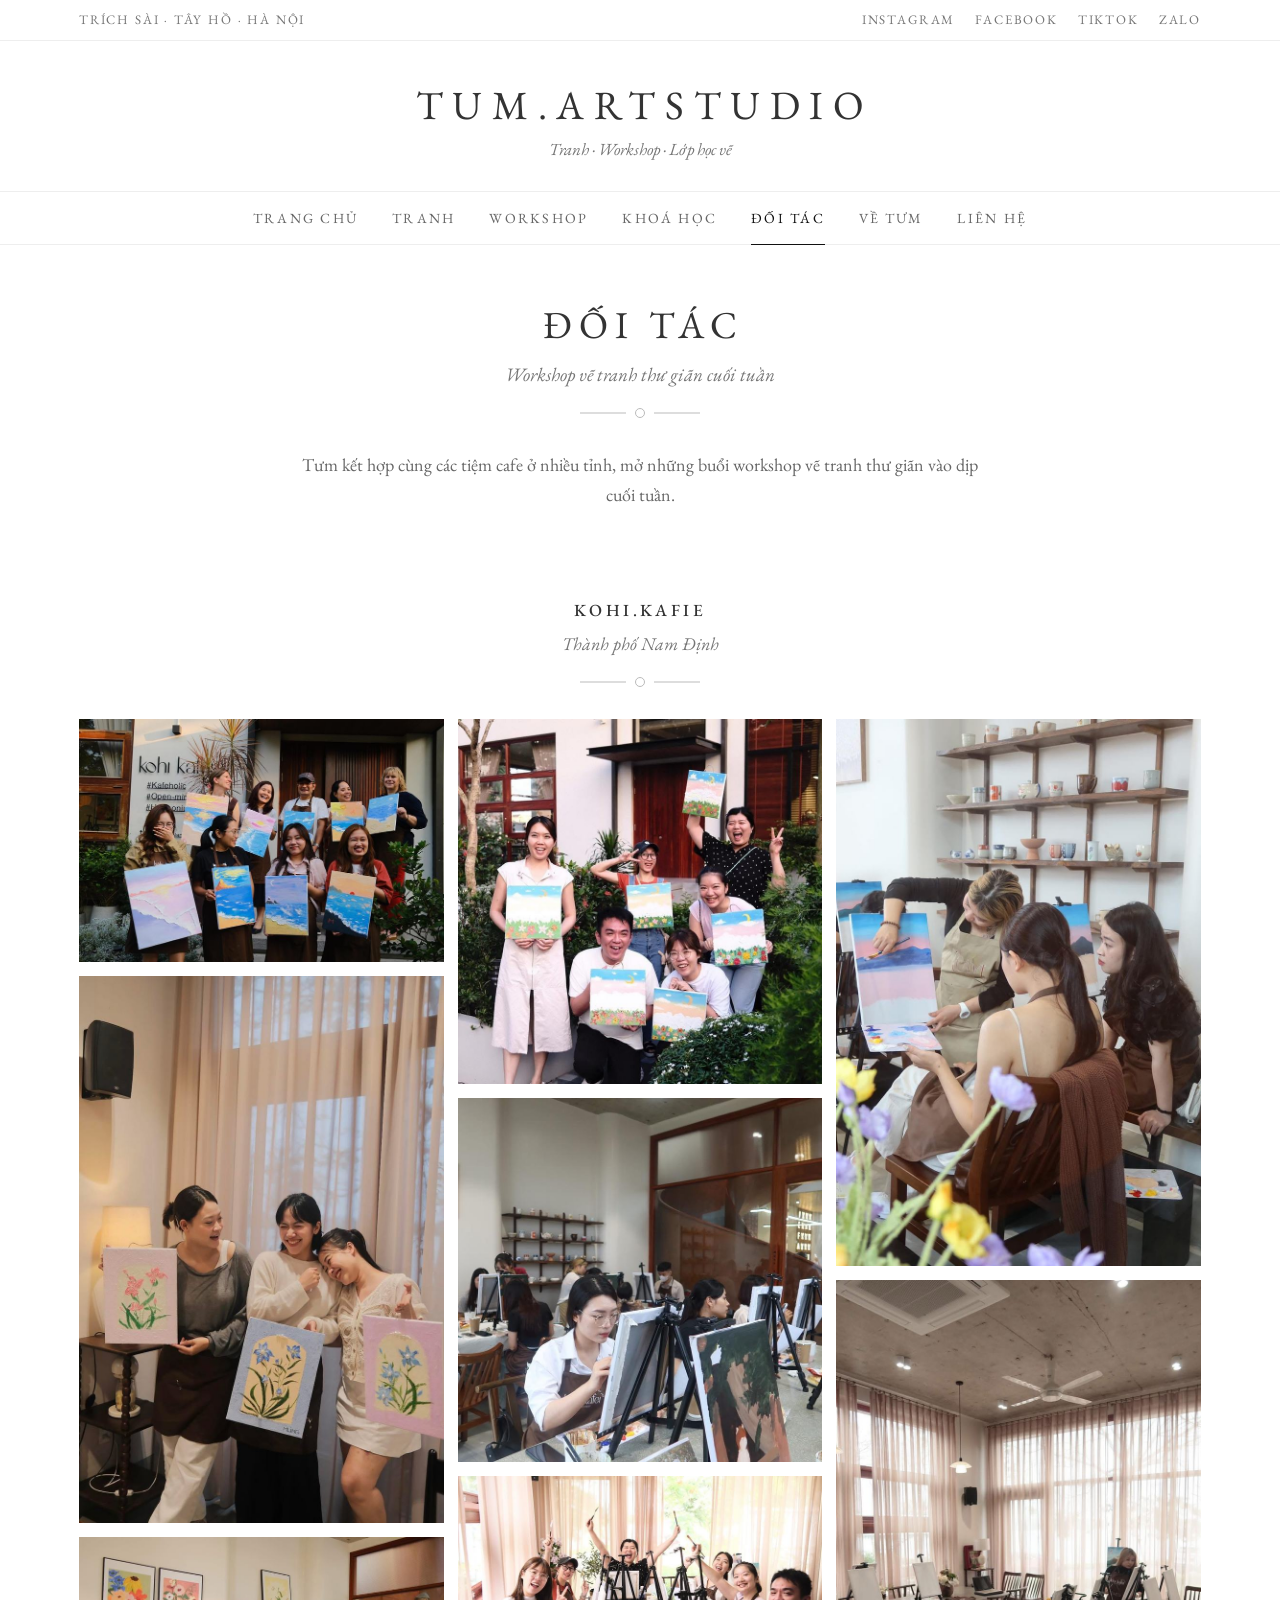
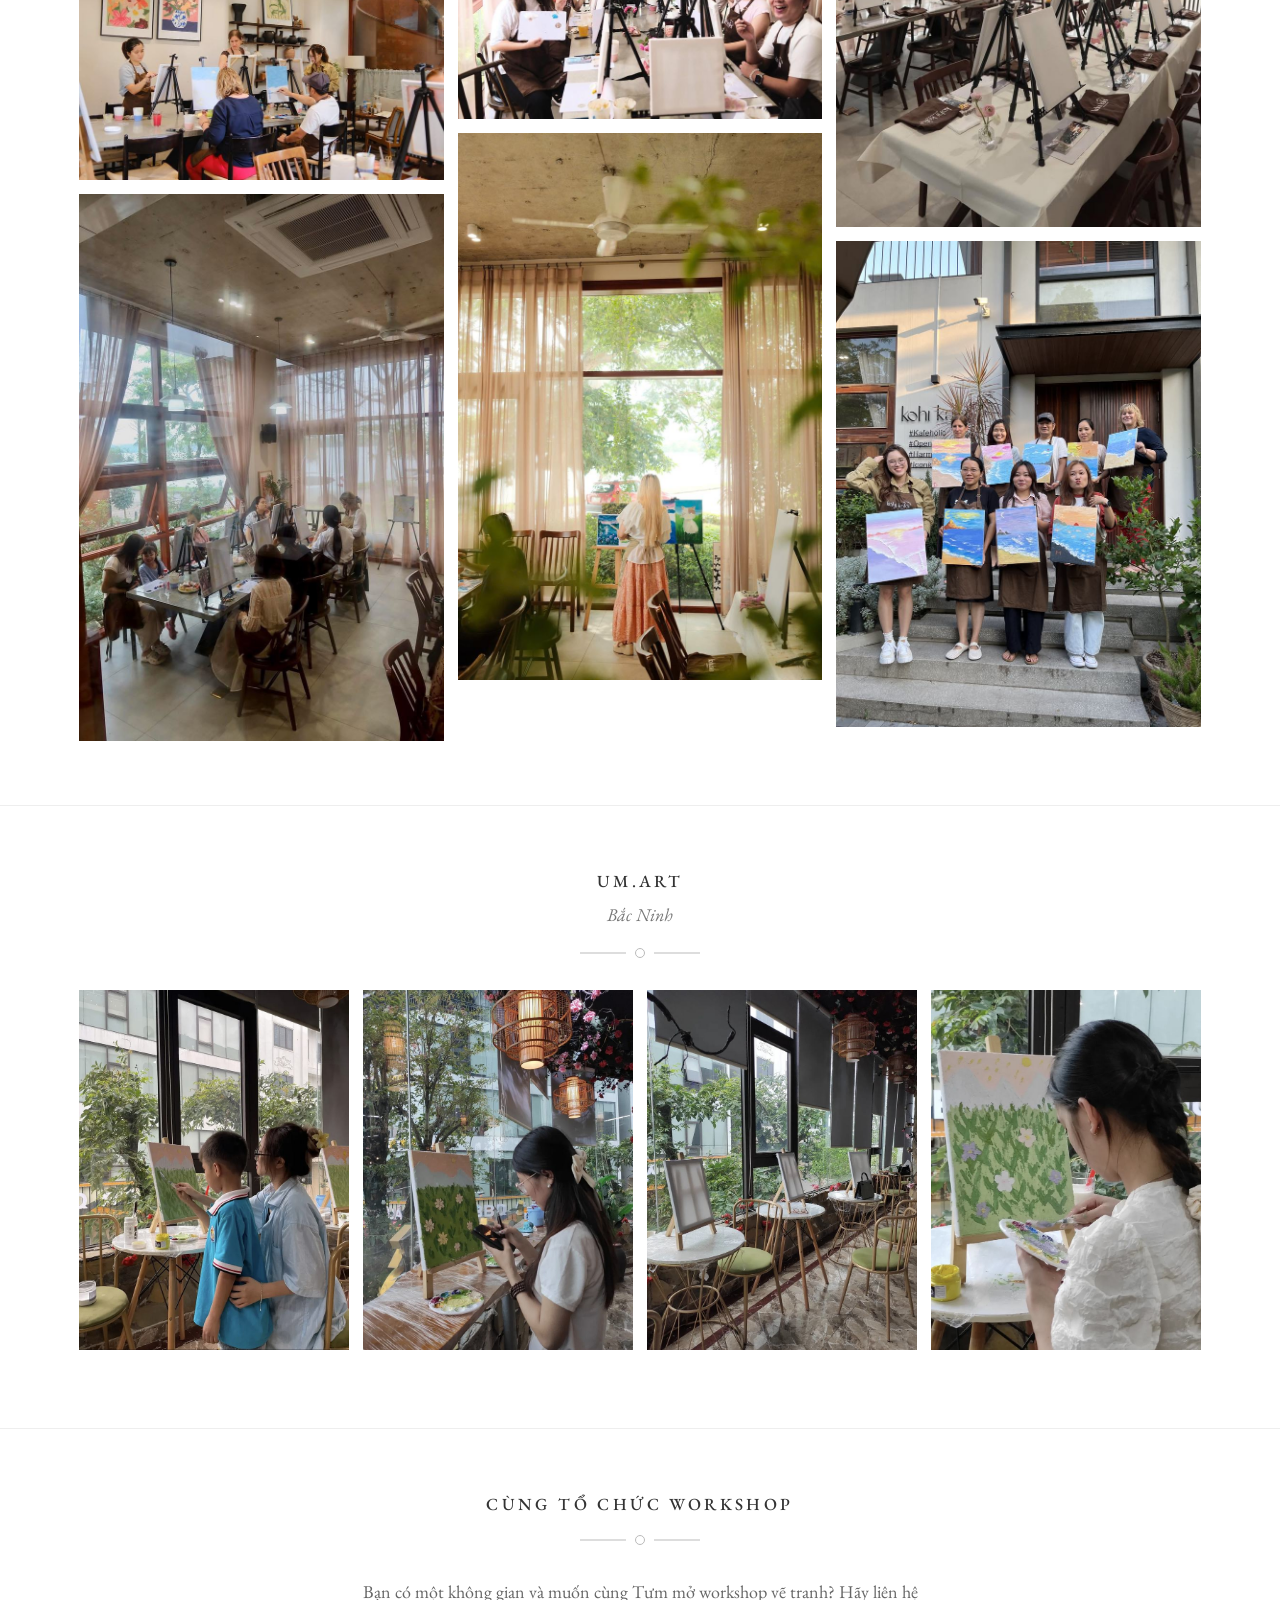
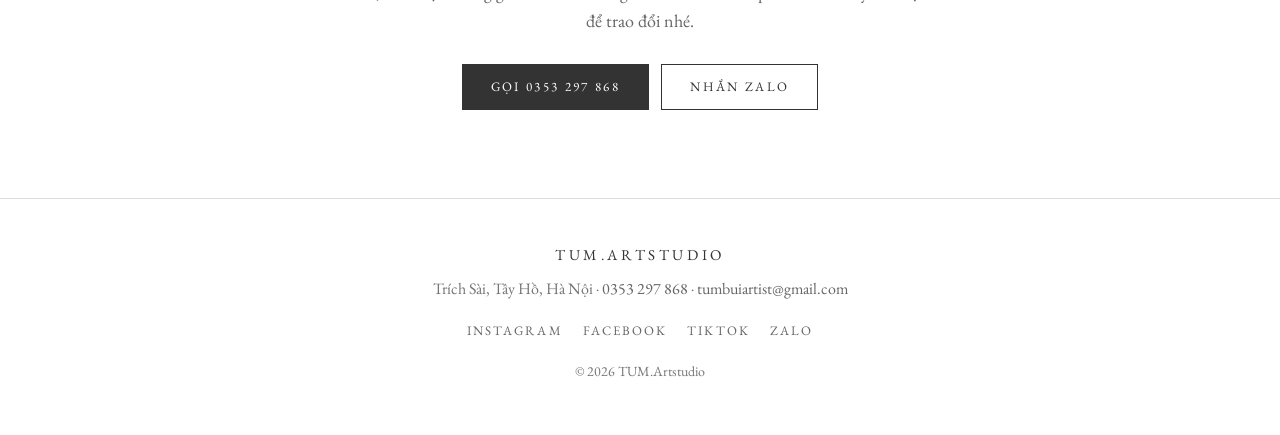
==== doi-tac.html @ c4fb4a0b "Website TUM.Artstudio – bản xem trước đầu tiên 7 trang tĩnh (trang chủ, tranh, workshop, khoá học, đ" ====
<!doctype html>
<html lang="vi">
<head>
  <meta charset="utf-8">
  <meta name="viewport" content="width=device-width, initial-scale=1">
  <title>Đối tác — TUM.Artstudio</title>
  <meta name="description" content="Workshop vẽ tranh cuối tuần cùng các tiệm cafe đối tác: Kohi.kafie (Nam Định) và Um.art (Bắc Ninh).">
  <!-- TẠM: ẩn khỏi Google khi đang duyệt — xoá dòng dưới khi công bố chính thức -->
  <meta name="robots" content="noindex">
  <meta property="og:type" content="website">
  <meta property="og:locale" content="vi_VN">
  <meta property="og:site_name" content="TUM.Artstudio">
  <meta property="og:title" content="Đối tác — TUM.Artstudio">
  <meta property="og:description" content="Workshop vẽ tranh cuối tuần cùng các tiệm cafe đối tác: Kohi.kafie (Nam Định) và Um.art (Bắc Ninh).">
  <link rel="icon" href="data:image/svg+xml,%3Csvg xmlns='http://www.w3.org/2000/svg' viewBox='0 0 64 64'%3E%3Crect width='64' height='64' fill='%23fff'/%3E%3Ctext x='32' y='47' text-anchor='middle' font-family='Georgia,serif' font-size='46' fill='%23333'%3ET%3C/text%3E%3C/svg%3E">
  <link rel="preconnect" href="https://fonts.googleapis.com">
  <link rel="preconnect" href="https://fonts.gstatic.com" crossorigin>
  <link rel="stylesheet" href="https://fonts.googleapis.com/css2?family=EB+Garamond:ital,wght@0,400;0,500;1,400&amp;display=swap">
  <link rel="stylesheet" href="assets/css/style.css">
  <noscript><style>.menu-toggle{display:none!important}.main-nav{display:block!important;position:static!important;padding:0!important}.nav-list{flex-direction:row!important}</style></noscript>
</head>
<body>
<a class="skip-link" href="#main">Bỏ qua, tới nội dung chính</a>

<div class="topbar">
  <div class="container">
    <span>Trích Sài · Tây Hồ · Hà Nội</span>
    <ul class="social"><li><a href="https://www.instagram.com/tum.artstudio/" target="_blank" rel="noopener">Instagram</a></li><!-- TẠM: kiểm tra lại link Facebook --><li><a href="https://www.facebook.com/TUM.Artstudio" target="_blank" rel="noopener">Facebook</a></li><!-- TẠM: kiểm tra lại link TikTok --><li><a href="https://www.tiktok.com/@tum.artstudio" target="_blank" rel="noopener">TikTok</a></li><li><a href="https://zalo.me/0353297868" target="_blank" rel="noopener">Zalo</a></li></ul>
  </div>
</div>

<header class="site-header">
  <div class="container">
    <p class="site-title"><a href="index.html">TUM.Artstudio</a></p>
    <p class="tagline">Tranh · Workshop · Lớp học vẽ</p>
    <button class="menu-toggle" type="button" aria-expanded="false" aria-controls="site-nav"><span class="burger" aria-hidden="true"></span>Menu</button>
  </div>
  <nav class="main-nav" id="site-nav" aria-label="Menu chính">
    <button class="nav-close" type="button" aria-label="Đóng menu"><svg width="22" height="22" viewBox="0 0 24 24" aria-hidden="true"><path d="M5 5l14 14M19 5L5 19" fill="none" stroke="currentColor" stroke-width="1.5"/></svg></button>
    <ul class="nav-list">
        <li><a href="index.html">Trang chủ</a></li>
        <li><a href="tranh.html">Tranh</a></li>
        <li><a href="workshop.html">Workshop</a></li>
        <li><a href="khoa-hoc.html">Khoá học</a></li>
        <li><a href="doi-tac.html" aria-current="page">Đối tác</a></li>
        <li><a href="ve-tum.html">Về Tưm</a></li>
        <li><a href="lien-he.html">Liên hệ</a></li>
    </ul>
    <ul class="social social--nav"><li><a href="https://www.instagram.com/tum.artstudio/" target="_blank" rel="noopener">Instagram</a></li><!-- TẠM: kiểm tra lại link Facebook --><li><a href="https://www.facebook.com/TUM.Artstudio" target="_blank" rel="noopener">Facebook</a></li><!-- TẠM: kiểm tra lại link TikTok --><li><a href="https://www.tiktok.com/@tum.artstudio" target="_blank" rel="noopener">TikTok</a></li><li><a href="https://zalo.me/0353297868" target="_blank" rel="noopener">Zalo</a></li></ul>
  </nav>
</header>

<main id="main">
<header class="page-head container">
  <h1 class="page-title">Đối tác</h1>
  <p class="page-sub">Workshop vẽ tranh thư giãn cuối tuần</p>
  <svg class="ornament" viewBox="0 0 120 14" aria-hidden="true" focusable="false"><path d="M0 7h46M74 7h46" stroke="currentColor" stroke-width="1"/><circle cx="60" cy="7" r="4.5" fill="none" stroke="currentColor" stroke-width="1"/></svg>
  <div class="block-intro"><p>Tưm kết hợp cùng các tiệm cafe ở nhiều tỉnh, mở những buổi workshop vẽ tranh thư giãn vào dịp cuối tuần.</p></div>
</header>

<section class="block" id="kohi-kafie">
  <div class="container">
    <div class="block-head"><h2 class="h-section">Kohi.kafie</h2><p class="meta">Thành phố Nam Định</p><svg class="ornament" viewBox="0 0 120 14" aria-hidden="true" focusable="false"><path d="M0 7h46M74 7h46" stroke="currentColor" stroke-width="1"/><circle cx="60" cy="7" r="4.5" fill="none" stroke="currentColor" stroke-width="1"/></svg></div>
    <div class="gallery" data-gallery>
      <a href="assets/img/doi-tac/kohi-1631.jpg" data-caption="Học viên khoe tranh biển trước quán Kohi.kafie"><img src="assets/img/doi-tac/kohi-1631-t.jpg" srcset="assets/img/doi-tac/kohi-1631-t.jpg 760w, assets/img/doi-tac/kohi-1631.jpg 1440w" sizes="(max-width: 640px) 100vw, (max-width: 992px) 50vw, 380px" width="760" height="507" alt="Học viên khoe tranh biển trước quán Kohi.kafie" loading="lazy" decoding="async"></a>
      <a href="assets/img/doi-tac/kohi-1634.jpg" data-caption="Ba bạn khoe tranh hoa vừa hoàn thành"><img src="assets/img/doi-tac/kohi-1634-t.jpg" srcset="assets/img/doi-tac/kohi-1634-t.jpg 760w, assets/img/doi-tac/kohi-1634.jpg 960w" sizes="(max-width: 640px) 100vw, (max-width: 992px) 50vw, 380px" width="760" height="1140" alt="Ba bạn khoe tranh hoa vừa hoàn thành" loading="lazy" decoding="async"></a>
      <a href="assets/img/doi-tac/kohi-1633.jpg" data-caption="Buổi workshop vẽ tranh trong quán Kohi.kafie"><img src="assets/img/doi-tac/kohi-1633-t.jpg" srcset="assets/img/doi-tac/kohi-1633-t.jpg 760w, assets/img/doi-tac/kohi-1633.jpg 1440w" sizes="(max-width: 640px) 100vw, (max-width: 992px) 50vw, 380px" width="760" height="507" alt="Buổi workshop vẽ tranh trong quán Kohi.kafie" loading="lazy" decoding="async"></a>
      <a href="assets/img/doi-tac/kohi-1640.jpg" data-caption="Không gian Kohi.kafie trong buổi workshop"><img src="assets/img/doi-tac/kohi-1640-t.jpg" srcset="assets/img/doi-tac/kohi-1640-t.jpg 760w, assets/img/doi-tac/kohi-1640.jpg 960w" sizes="(max-width: 640px) 100vw, (max-width: 992px) 50vw, 380px" width="760" height="1140" alt="Không gian Kohi.kafie trong buổi workshop" loading="lazy" decoding="async"></a>
      <a href="assets/img/doi-tac/kohi-1636.jpg" data-caption="Học viên vui vẻ khoe tranh trước quán"><img src="assets/img/doi-tac/kohi-1636-t.jpg" srcset="assets/img/doi-tac/kohi-1636-t.jpg 760w, assets/img/doi-tac/kohi-1636.jpg 913w" sizes="(max-width: 640px) 100vw, (max-width: 992px) 50vw, 380px" width="760" height="760" alt="Học viên vui vẻ khoe tranh trước quán" loading="lazy" decoding="async"></a>
      <a href="assets/img/doi-tac/kohi-1641.jpg" data-caption="Học viên tập trung vẽ tại Kohi.kafie"><img src="assets/img/doi-tac/kohi-1641-t.jpg" srcset="assets/img/doi-tac/kohi-1641-t.jpg 760w, assets/img/doi-tac/kohi-1641.jpg 956w" sizes="(max-width: 640px) 100vw, (max-width: 992px) 50vw, 380px" width="760" height="759" alt="Học viên tập trung vẽ tại Kohi.kafie" loading="lazy" decoding="async"></a>
      <a href="assets/img/doi-tac/kohi-1638.jpg" data-caption="Học viên hào hứng giơ cọ trong buổi workshop"><img src="assets/img/doi-tac/kohi-1638-t.jpg" srcset="assets/img/doi-tac/kohi-1638-t.jpg 760w, assets/img/doi-tac/kohi-1638.jpg 1440w" sizes="(max-width: 640px) 100vw, (max-width: 992px) 50vw, 380px" width="760" height="507" alt="Học viên hào hứng giơ cọ trong buổi workshop" loading="lazy" decoding="async"></a>
      <a href="assets/img/doi-tac/kohi-4723.jpg" data-caption="Góc cửa sổ của Kohi.kafie trong buổi workshop"><img src="assets/img/doi-tac/kohi-4723-t.jpg" srcset="assets/img/doi-tac/kohi-4723-t.jpg 760w, assets/img/doi-tac/kohi-4723.jpg 1066w" sizes="(max-width: 640px) 100vw, (max-width: 992px) 50vw, 380px" width="760" height="1140" alt="Góc cửa sổ của Kohi.kafie trong buổi workshop" loading="lazy" decoding="async"></a>
      <a href="assets/img/doi-tac/kohi-1643.jpg" data-caption="Học viên khoe tranh biển trong buổi workshop"><img src="assets/img/doi-tac/kohi-1643-t.jpg" srcset="assets/img/doi-tac/kohi-1643-t.jpg 760w, assets/img/doi-tac/kohi-1643.jpg 960w" sizes="(max-width: 640px) 100vw, (max-width: 992px) 50vw, 380px" width="760" height="1140" alt="Học viên khoe tranh biển trong buổi workshop" loading="lazy" decoding="async"></a>
      <a href="assets/img/doi-tac/kohi-1305.jpg" data-caption="Không gian quán bày sẵn giá vẽ trước giờ workshop"><img src="assets/img/doi-tac/kohi-1305-t.jpg" srcset="assets/img/doi-tac/kohi-1305-t.jpg 760w, assets/img/doi-tac/kohi-1305.jpg 960w" sizes="(max-width: 640px) 100vw, (max-width: 992px) 50vw, 380px" width="760" height="1140" alt="Không gian quán bày sẵn giá vẽ trước giờ workshop" loading="lazy" decoding="async"></a>
      <a href="assets/img/doi-tac/kohi-6273.jpg" data-caption="Ảnh tập thể học viên trên bậc thềm Kohi.kafie"><img src="assets/img/doi-tac/kohi-6273-t.jpg" srcset="assets/img/doi-tac/kohi-6273-t.jpg 760w, assets/img/doi-tac/kohi-6273.jpg 1200w" sizes="(max-width: 640px) 100vw, (max-width: 992px) 50vw, 380px" width="760" height="1013" alt="Ảnh tập thể học viên trên bậc thềm Kohi.kafie" loading="lazy" decoding="async"></a>
    </div>
  </div>
</section>

<section class="block" id="um-art">
  <div class="container">
    <div class="block-head"><h2 class="h-section">Um.art</h2><p class="meta">Bắc Ninh</p><svg class="ornament" viewBox="0 0 120 14" aria-hidden="true" focusable="false"><path d="M0 7h46M74 7h46" stroke="currentColor" stroke-width="1"/><circle cx="60" cy="7" r="4.5" fill="none" stroke="currentColor" stroke-width="1"/></svg></div>
    <div class="gallery gallery--4" data-gallery>
      <a href="assets/img/doi-tac/umart-1622.jpg" data-caption="Mẹ và bé cùng vẽ tại Um.art"><img src="assets/img/doi-tac/umart-1622-t.jpg" srcset="assets/img/doi-tac/umart-1622-t.jpg 760w, assets/img/doi-tac/umart-1622.jpg 1097w" sizes="(max-width: 640px) 100vw, (max-width: 992px) 50vw, 380px" width="760" height="1014" alt="Mẹ và bé cùng vẽ tại Um.art" loading="lazy" decoding="async"></a>
      <a href="assets/img/doi-tac/umart-1623.jpg" data-caption="Học viên vẽ tranh đồng cỏ hoa tại Um.art"><img src="assets/img/doi-tac/umart-1623-t.jpg" srcset="assets/img/doi-tac/umart-1623-t.jpg 760w, assets/img/doi-tac/umart-1623.jpg 1088w" sizes="(max-width: 640px) 100vw, (max-width: 992px) 50vw, 380px" width="760" height="1014" alt="Học viên vẽ tranh đồng cỏ hoa tại Um.art" loading="lazy" decoding="async"></a>
      <a href="assets/img/doi-tac/umart-1627.jpg" data-caption="Không gian Um.art bày sẵn giá vẽ bên cửa kính"><img src="assets/img/doi-tac/umart-1627-t.jpg" srcset="assets/img/doi-tac/umart-1627-t.jpg 760w, assets/img/doi-tac/umart-1627.jpg 1086w" sizes="(max-width: 640px) 100vw, (max-width: 992px) 50vw, 380px" width="760" height="1013" alt="Không gian Um.art bày sẵn giá vẽ bên cửa kính" loading="lazy" decoding="async"></a>
      <a href="assets/img/doi-tac/umart-1624.jpg" data-caption="Học viên cầm bảng màu vẽ tranh cỏ hoa"><img src="assets/img/doi-tac/umart-1624-t.jpg" srcset="assets/img/doi-tac/umart-1624-t.jpg 760w, assets/img/doi-tac/umart-1624.jpg 1092w" sizes="(max-width: 640px) 100vw, (max-width: 992px) 50vw, 380px" width="760" height="1013" alt="Học viên cầm bảng màu vẽ tranh cỏ hoa" loading="lazy" decoding="async"></a>
    </div>
  </div>
</section>

<section class="section section--line cta">
  <div class="container">
    <h2 class="h-section">Cùng tổ chức workshop</h2>
    <svg class="ornament" viewBox="0 0 120 14" aria-hidden="true" focusable="false"><path d="M0 7h46M74 7h46" stroke="currentColor" stroke-width="1"/><circle cx="60" cy="7" r="4.5" fill="none" stroke="currentColor" stroke-width="1"/></svg>
    <p>Bạn có một không gian và muốn cùng Tưm mở workshop vẽ tranh? Hãy liên hệ để trao đổi nhé.</p>
    <div class="btn-row">
      <a class="btn btn--solid" href="tel:+84353297868">Gọi 0353 297 868</a>
      <a class="btn" href="https://zalo.me/0353297868" target="_blank" rel="noopener">Nhắn Zalo</a>
    </div>
  </div>
</section>
</main>

<footer class="site-footer">
  <div class="container">
    <p class="footer-title">TUM.Artstudio</p>
    <p>Trích Sài, Tây Hồ, Hà Nội · <a href="tel:+84353297868">0353 297 868</a> · <a href="mailto:tumbuiartist@gmail.com">tumbuiartist@gmail.com</a></p>
    <ul class="social"><li><a href="https://www.instagram.com/tum.artstudio/" target="_blank" rel="noopener">Instagram</a></li><!-- TẠM: kiểm tra lại link Facebook --><li><a href="https://www.facebook.com/TUM.Artstudio" target="_blank" rel="noopener">Facebook</a></li><!-- TẠM: kiểm tra lại link TikTok --><li><a href="https://www.tiktok.com/@tum.artstudio" target="_blank" rel="noopener">TikTok</a></li><li><a href="https://zalo.me/0353297868" target="_blank" rel="noopener">Zalo</a></li></ul>
    <p class="copy">© <span data-year>2026</span> TUM.Artstudio</p>
  </div>
</footer>

<script src="assets/js/main.js" defer></script>
</body>
</html>
---- assets/css/style.css ----
/* =========================================================
   TUM.Artstudio — stylesheet
   Phong cách tối giản theo trang mẫu (FASO, template "jeremy2"):
   nền trắng, chữ xám, một font serif cổ điển (EB Garamond),
   để ảnh là thứ duy nhất có màu.
   ========================================================= */

:root {
  /* Màu */
  --bg: #ffffff;
  --text: #666666;      /* chữ thường — giống trang mẫu */
  --heading: #333333;   /* tiêu đề */
  --ink: #111111;       /* hover / mục đang chọn */
  --muted: #767676;     /* chữ phụ — mức xám nhạt nhất vẫn đủ tương phản */
  --line: #dddddd;
  --line-soft: #eeeeee;
  --tint: #f5f5f5;      /* nền chờ ảnh tải */
  --overlay: #141414;

  /* Chữ */
  --font: "EB Garamond", Garamond, Georgia, "Times New Roman", serif;

  /* Bố cục */
  --max: 1170px;
  --text-max: 700px;
  --gutter: 16px;
}

@media (min-width: 768px) {
  :root { --gutter: 24px; }
}

/* ---------- Nền tảng ---------- */

*, *::before, *::after { box-sizing: border-box; }

html { -webkit-text-size-adjust: 100%; }

@media (prefers-reduced-motion: no-preference) {
  html { scroll-behavior: smooth; }
}

body {
  margin: 0;
  background: var(--bg);
  color: var(--text);
  font: 400 18px/1.65 var(--font);
  -webkit-font-smoothing: antialiased;
  text-rendering: optimizeLegibility;
}

body.no-scroll { overflow: hidden; }

img { display: block; max-width: 100%; height: auto; }

a { color: var(--heading); text-decoration-thickness: 1px; text-underline-offset: 3px; }
a:hover { color: var(--ink); }

:focus-visible { outline: 2px solid var(--ink); outline-offset: 3px; }

p { margin: 0 0 1em; }

.container {
  max-width: var(--max);
  margin: 0 auto;
  padding: 0 var(--gutter);
}

.visually-hidden {
  position: absolute !important;
  width: 1px; height: 1px;
  margin: -1px; padding: 0;
  overflow: hidden;
  clip: rect(0 0 0 0);
  white-space: nowrap;
  border: 0;
}

.skip-link {
  position: absolute;
  left: 16px; top: -60px;
  z-index: 2000;
  padding: 10px 16px;
  background: var(--bg);
  color: var(--ink);
  border: 1px solid var(--ink);
}
.skip-link:focus { top: 16px; }

/* ---------- Thanh trên cùng ---------- */

.topbar {
  border-bottom: 1px solid var(--line-soft);
  font-size: 13px;
  letter-spacing: 0.14em;
  text-transform: uppercase;
  color: var(--muted);
}
.topbar .container {
  display: flex;
  align-items: center;
  justify-content: space-between;
  gap: 16px;
  min-height: 40px;
}
.topbar a { color: var(--muted); text-decoration: none; }
.topbar a:hover { color: var(--ink); }

.social {
  display: flex;
  flex-wrap: wrap;
  gap: 4px 20px;
  margin: 0;
  padding: 0;
  list-style: none;
}

/* ---------- Header ---------- */

.site-header { text-align: center; padding-top: 40px; }

.site-title {
  margin: 0;
  font-size: clamp(26px, 4.4vw, 40px);
  font-weight: 400;
  line-height: 1.2;
  letter-spacing: 0.24em;
  text-transform: uppercase;
  padding-left: 0.24em; /* bù khoảng cách chữ để chữ nằm giữa */
}
.site-title a { color: var(--heading); text-decoration: none; }

.tagline {
  margin: 6px 0 0;
  font-size: 17px;
  font-style: italic;
  color: var(--muted);
}

.main-nav {
  margin-top: 28px;
  border-top: 1px solid var(--line-soft);
  border-bottom: 1px solid var(--line-soft);
}
.nav-list {
  display: flex;
  flex-wrap: wrap;
  justify-content: center;
  gap: 0 34px;
  margin: 0;
  padding: 0 var(--gutter);
  list-style: none;
}
.nav-list a {
  display: block;
  padding: 15px 0 14px;
  margin-bottom: -1px;
  border-bottom: 1px solid transparent;
  font-size: 14px;
  letter-spacing: 0.16em;
  text-transform: uppercase;
  color: var(--text);
  text-decoration: none;
  transition: color 0.2s, border-color 0.2s;
}
.nav-list a:hover { color: var(--ink); }
.nav-list a[aria-current="page"] { color: var(--ink); border-bottom-color: var(--ink); }

.menu-toggle, .nav-close, .social--nav { display: none; }

@media (max-width: 900px) {
  .topbar { display: none; }
  .site-header { padding-top: 28px; padding-bottom: 8px; }

  .menu-toggle {
    display: inline-flex;
    align-items: center;
    gap: 10px;
    min-height: 44px;
    margin-top: 18px;
    padding: 8px 20px;
    border: 1px solid var(--line);
    background: none;
    font: inherit;
    font-size: 13px;
    letter-spacing: 0.2em;
    text-transform: uppercase;
    color: var(--heading);
    cursor: pointer;
  }
  .burger, .burger::before, .burger::after {
    display: block;
    width: 18px; height: 1px;
    background: currentColor;
  }
  .burger { position: relative; }
  .burger::before, .burger::after { content: ""; position: absolute; left: 0; }
  .burger::before { top: -6px; }
  .burger::after { top: 6px; }

  .main-nav {
    display: none;
    position: fixed;
    inset: 0;
    z-index: 900;
    margin: 0;
    padding: 72px 24px 40px;
    border: 0;
    background: var(--bg);
    overflow-y: auto;
  }
  body.nav-open .main-nav {
    display: flex;
    flex-direction: column;
    align-items: center;
    justify-content: center;
  }
  .nav-list { flex-direction: column; align-items: center; gap: 2px; }
  .nav-list a { font-size: 19px; padding: 10px 0; }

  .nav-close {
    display: grid;
    place-items: center;
    position: absolute;
    top: 12px; right: 12px;
    width: 48px; height: 48px;
    border: 0;
    background: none;
    color: var(--heading);
    cursor: pointer;
  }
  .social--nav {
    display: flex;
    justify-content: center;
    margin-top: 32px;
    font-size: 13px;
    letter-spacing: 0.16em;
    text-transform: uppercase;
  }
  .social--nav a { color: var(--muted); text-decoration: none; }
}

/* ---------- Tiêu đề & chữ ---------- */

.page-head { text-align: center; padding-top: 56px; padding-bottom: 8px; }

.page-title {
  margin: 0;
  font-size: clamp(28px, 4vw, 38px);
  font-weight: 400;
  line-height: 1.25;
  letter-spacing: 0.18em;
  text-transform: uppercase;
  color: var(--heading);
  padding-left: 0.18em;
}

.page-sub { margin: 10px 0 0; font-size: 19px; font-style: italic; color: var(--muted); }

.h-section {
  margin: 0;
  font-size: 17px;
  font-weight: 500;
  line-height: 1.4;
  letter-spacing: 0.2em;
  text-transform: uppercase;
  text-align: center;
  color: var(--heading);
}

.h-sub {
  margin: 2em 0 0.5em;
  font-size: 22px;
  font-weight: 400;
  font-style: italic;
  color: var(--heading);
}

.h-mini {
  margin: 0 0 12px;
  font-size: 14px;
  font-weight: 500;
  letter-spacing: 0.2em;
  text-transform: uppercase;
  color: var(--heading);
}

.ornament {
  display: block;
  width: 120px; height: 14px;
  margin: 16px auto 30px;
  color: #bbbbbb;
}

.prose { max-width: var(--text-max); margin: 0 auto; }
.prose > .h-section + .ornament { margin-bottom: 34px; }

.lead { font-size: 21px; line-height: 1.6; color: #555555; }
.center { text-align: center; }

.link-more {
  font-size: 14px;
  letter-spacing: 0.18em;
  text-transform: uppercase;
  text-decoration: none;
  border-bottom: 1px solid var(--line);
  padding-bottom: 4px;
}
.link-more:hover { border-color: var(--ink); }

/* ---------- Khối & nút ---------- */

.section { padding: 64px 0; }
.section--line { border-top: 1px solid var(--line-soft); }

.btn {
  display: inline-flex;
  align-items: center;
  justify-content: center;
  min-height: 46px;
  padding: 10px 28px;
  border: 1px solid var(--heading);
  background: transparent;
  color: var(--heading);
  font-size: 13px;
  letter-spacing: 0.18em;
  text-transform: uppercase;
  text-decoration: none;
  transition: background 0.2s, color 0.2s;
}
.btn:hover { background: var(--heading); color: #ffffff; }
.btn--solid { background: var(--heading); color: #ffffff; }
.btn--solid:hover { background: var(--ink); border-color: var(--ink); }

.btn-row {
  display: flex;
  flex-wrap: wrap;
  justify-content: center;
  gap: 12px;
  margin-top: 28px;
}
.btn-row--left { justify-content: flex-start; }

.cta { text-align: center; }
.cta p { max-width: 560px; margin-left: auto; margin-right: auto; }

/* ---------- Slideshow trang chủ ---------- */

.hero { padding-top: 32px; }

.slideshow { position: relative; }

.slides {
  position: relative;
  height: clamp(340px, 74vh, 780px);
}

.slide {
  position: absolute;
  inset: 0;
  display: grid;
  grid-template-rows: minmax(0, 1fr) auto;
  margin: 0;
  opacity: 0;
  visibility: hidden;
  transition: opacity 0.9s ease, visibility 0s linear 0.9s;
}
.slide.is-active {
  opacity: 1;
  visibility: visible;
  transition: opacity 0.9s ease;
}
.slide img { width: 100%; height: 100%; object-fit: contain; }
.slide figcaption {
  padding-top: 14px;
  text-align: center;
  font-size: 17px;
  color: var(--muted);
}
.slide figcaption em { color: var(--heading); }

.slide-arrow {
  position: absolute;
  top: calc(50% - 22px);
  transform: translateY(-50%);
  display: grid;
  place-items: center;
  width: 48px; height: 48px;
  border: 0;
  border-radius: 50%;
  background: rgba(255, 255, 255, 0.75);
  color: var(--heading);
  cursor: pointer;
  transition: background 0.2s;
}
.slide-arrow:hover { background: #ffffff; color: var(--ink); }
.slide-prev { left: 0; }
.slide-next { right: 0; }

.slide-dots {
  display: flex;
  justify-content: center;
  flex-wrap: wrap;
  margin-top: 6px;
}
.slide-dots button {
  width: 30px; height: 30px;
  padding: 0;
  border: 0;
  background: none;
  cursor: pointer;
}
.slide-dots button::before {
  content: "";
  display: block;
  width: 8px; height: 8px;
  margin: auto;
  border: 1px solid #999999;
  border-radius: 50%;
  transition: background 0.2s;
}
.slide-dots button[aria-current="true"]::before { background: var(--heading); border-color: var(--heading); }

@media (max-width: 640px) {
  .slides { height: clamp(320px, 66vh, 620px); }
  .slide-arrow { width: 40px; height: 40px; }
}

@media (prefers-reduced-motion: reduce) {
  .slide, .slide.is-active { transition: none; }
}

/* ---------- Ô hoạt động (trang chủ) ---------- */

.tiles {
  display: grid;
  grid-template-columns: repeat(4, 1fr);
  gap: 32px 28px;
}
@media (max-width: 992px) { .tiles { grid-template-columns: repeat(2, 1fr); } }
@media (max-width: 560px) {
  .tiles { gap: 24px 12px; }
  .tile h3 { margin-top: 12px; font-size: 13px; letter-spacing: 0.16em; }
  .tile p { font-size: 15px; line-height: 1.45; }
}

.tile { display: block; text-align: center; color: inherit; text-decoration: none; }
.tile img {
  width: 100%;
  aspect-ratio: 4 / 5;
  object-fit: cover;
  background: var(--tint);
  transition: opacity 0.3s;
}
.tile:hover img { opacity: 0.85; }
.tile h3 {
  margin: 18px 0 4px;
  font-size: 15px;
  font-weight: 500;
  letter-spacing: 0.2em;
  text-transform: uppercase;
  color: var(--heading);
}
.tile p { margin: 0; font-size: 17px; font-style: italic; color: var(--muted); }

/* ---------- Trích dẫn ---------- */

.quote {
  max-width: 820px;
  margin: 0 auto;
  text-align: center;
  font-size: clamp(22px, 3vw, 30px);
  font-style: italic;
  line-height: 1.45;
  color: var(--heading);
}
.quote p { margin: 0; }
.quote footer {
  margin-top: 16px;
  font-size: 14px;
  font-style: normal;
  letter-spacing: 0.2em;
  text-transform: uppercase;
  color: var(--muted);
}

/* ---------- Thư viện ảnh ---------- */

.gallery { columns: 3 280px; column-gap: 14px; }
.gallery a {
  display: block;
  margin: 0 0 14px;
  break-inside: avoid;
  cursor: zoom-in;
}
.gallery img { width: 100%; background: var(--tint); transition: opacity 0.3s; }
.gallery a:hover img { opacity: 0.88; }

.thumbs {
  display: grid;
  grid-template-columns: repeat(4, 1fr);
  gap: 12px;
  margin-top: 32px;
}
@media (max-width: 640px) { .thumbs { grid-template-columns: repeat(2, 1fr); } }
.thumbs a { position: relative; display: block; cursor: zoom-in; }
.thumbs img {
  width: 100%;
  aspect-ratio: 3 / 4;
  object-fit: cover;
  background: var(--tint);
  transition: opacity 0.3s;
}
.thumbs a:hover img { opacity: 0.88; }
.thumbs .more {
  position: absolute;
  inset: 0;
  display: grid;
  place-items: center;
  background: rgba(255, 255, 255, 0.7);
  font-size: 15px;
  letter-spacing: 0.16em;
  text-transform: uppercase;
  color: var(--ink);
}

.figure { margin: 0; }
.figure img { width: 100%; background: var(--tint); }
.figure figcaption { padding-top: 10px; font-size: 16px; font-style: italic; color: var(--muted); text-align: center; }

/* ---------- Trang Workshop / Đối tác ---------- */

.block { padding: 64px 0; }
.block + .block { border-top: 1px solid var(--line-soft); }
.block-head { text-align: center; }
.block-head .meta { margin: 6px 0 0; font-style: italic; color: var(--muted); }
.block-intro { max-width: var(--text-max); margin: 0 auto 40px; }

/* ---------- Trang Khoá học ---------- */

.subnav {
  display: flex;
  flex-wrap: wrap;
  justify-content: center;
  gap: 8px 24px;
  margin: 30px 0 0;
  padding: 0;
  list-style: none;
}
.subnav a {
  display: inline-block;
  padding: 6px 0;
  border-bottom: 1px solid var(--line);
  font-size: 13px;
  letter-spacing: 0.16em;
  text-transform: uppercase;
  color: var(--text);
  text-decoration: none;
}
.subnav a:hover { color: var(--ink); border-color: var(--ink); }

.course { padding: 64px 0; border-top: 1px solid var(--line-soft); scroll-margin-top: 16px; }
.course-head { text-align: center; }
.course-meta { margin: 6px 0 0; font-style: italic; color: var(--muted); }

.course-cols {
  display: grid;
  grid-template-columns: 1fr 1fr;
  gap: 48px;
  max-width: 980px;
  margin: 0 auto;
}
.course-text { max-width: var(--text-max); margin: 0 auto; }

.steps { margin: 0; padding: 0; list-style: none; }
.steps li {
  display: flex;
  justify-content: space-between;
  gap: 16px;
  padding: 9px 0;
  border-bottom: 1px solid var(--line-soft);
}
.steps li:first-child { border-top: 1px solid var(--line-soft); }
.steps .when { flex: none; font-style: italic; color: var(--muted); }

.ticks { margin: 0; padding-left: 1.1em; }
.ticks li { margin: 0 0 8px; padding-left: 4px; }
.ticks li::marker { color: #aaaaaa; }

.kids { display: grid; grid-template-columns: 1fr 1fr; gap: 56px; }
.kid-class .age { display: block; margin-top: 4px; font-size: 17px; font-style: italic; font-weight: 400; letter-spacing: 0; text-transform: none; color: var(--muted); }
.kid-class .ask { margin: 0 0 10px; font-style: italic; color: var(--heading); }
.kid-class .thumbs { grid-template-columns: repeat(2, 1fr); }

.course-pair { display: grid; grid-template-columns: 1fr 1fr; gap: 56px; }
.course-pair .course-head { margin-bottom: 0; }
.course-pair .h-mini { margin-top: 28px; }

@media (max-width: 820px) {
  .course-cols, .kids, .course-pair { grid-template-columns: 1fr; gap: 40px; }
}

/* ---------- Trang Về Tưm ---------- */

.story .h-sub { text-align: center; }
.story .figure { margin: 40px auto; max-width: 560px; }
.story .pull {
  margin: 44px 0;
  padding: 26px 0;
  border-top: 1px solid var(--line);
  border-bottom: 1px solid var(--line);
  font-size: 24px;
  font-style: italic;
  line-height: 1.5;
  text-align: center;
  color: var(--heading);
}
.story .closing { margin-top: 48px; text-align: center; }
.story .closing strong {
  display: block;
  margin-bottom: 8px;
  font-size: 15px;
  font-weight: 500;
  letter-spacing: 0.2em;
  text-transform: uppercase;
  color: var(--heading);
}

/* ---------- Trang Liên hệ ---------- */

.contact-grid {
  display: grid;
  grid-template-columns: 1.1fr 0.9fr;
  gap: 56px;
  align-items: start;
}
@media (max-width: 820px) { .contact-grid { grid-template-columns: 1fr; gap: 40px; } }

.contact-list {
  display: grid;
  grid-template-columns: auto 1fr;
  gap: 14px 28px;
  margin: 0;
}
.contact-list dt {
  padding-top: 5px;
  font-size: 13px;
  letter-spacing: 0.18em;
  text-transform: uppercase;
  color: var(--muted);
}
.contact-list dd { margin: 0; font-size: 20px; color: var(--heading); }
.contact-list .small-link { font-size: 16px; }

@media (max-width: 480px) {
  .contact-list { grid-template-columns: 1fr; gap: 2px; }
  .contact-list dd { margin-bottom: 14px; }
}

/* ---------- Footer ---------- */

.site-footer {
  margin-top: 24px;
  padding: 44px 0 52px;
  border-top: 1px solid var(--line);
  text-align: center;
  font-size: 16px;
  color: var(--muted);
}
.site-footer a { color: var(--text); text-decoration: none; }
.site-footer a:hover { color: var(--ink); text-decoration: underline; }
.footer-title {
  margin: 0 0 8px;
  font-size: 15px;
  letter-spacing: 0.24em;
  text-transform: uppercase;
  color: var(--heading);
}
.site-footer .social {
  justify-content: center;
  margin: 18px 0;
  font-size: 13px;
  letter-spacing: 0.16em;
  text-transform: uppercase;
}
.site-footer .copy { margin: 0; font-size: 14px; }

/* ---------- Lightbox xem ảnh lớn ---------- */

.lightbox {
  position: fixed;
  inset: 0;
  z-index: 1000;
  padding: 60px 72px 20px;
  background: var(--overlay);
}
.lightbox[hidden] { display: none; }
.lightbox figure {
  display: grid;
  grid-template-rows: minmax(0, 1fr) auto;
  height: 100%;
  margin: 0;
}
.lightbox img { width: 100%; height: 100%; object-fit: contain; }
.lightbox figcaption {
  min-height: 2.4em;
  padding-top: 12px;
  text-align: center;
  font-style: italic;
  color: #dddddd;
}
.lb-count {
  position: absolute;
  top: 18px; left: 22px;
  margin: 0;
  font-size: 14px;
  letter-spacing: 0.16em;
  color: #bbbbbb;
}
.lb-btn {
  position: absolute;
  display: grid;
  place-items: center;
  width: 52px; height: 52px;
  border: 0;
  background: none;
  color: #ffffff;
  opacity: 0.8;
  cursor: pointer;
}
.lb-btn:hover { opacity: 1; }
.lb-close { top: 6px; right: 8px; }
.lb-prev, .lb-next { top: 50%; transform: translateY(-50%); }
.lb-prev { left: 8px; }
.lb-next { right: 8px; }

@media (max-width: 640px) {
  .lightbox { padding: 60px 6px 16px; }
  .lb-prev, .lb-next { top: auto; bottom: 8px; transform: none; }
  .lightbox figcaption { padding: 12px 56px 0; }
}

/* ---------- Bổ sung ---------- */

.section--tight { padding-top: 8px; }
.more-row { margin-top: 36px; text-align: center; }

.kid-class { display: flex; flex-direction: column; }
.kid-class .ticks { margin-bottom: 28px; }
.kid-class .thumbs { margin-top: auto; }

.course-pair article { scroll-margin-top: 16px; }
.page-head .block-intro { margin-bottom: 0; }
.gallery--4 { columns: 4 200px; }
.lightbox :focus-visible { outline-color: #ffffff; }

/* Chừa vùng "tai thỏ" trên điện thoại cho các lớp phủ toàn màn hình */
@media (max-width: 900px) {
  .main-nav { padding-top: calc(72px + env(safe-area-inset-top, 0px)); }
  .nav-close { top: calc(12px + env(safe-area-inset-top, 0px)); }
}
.lightbox { padding-top: calc(60px + env(safe-area-inset-top, 0px)); padding-bottom: calc(20px + env(safe-area-inset-bottom, 0px)); }
.lb-close { top: calc(6px + env(safe-area-inset-top, 0px)); }
.lb-count { top: calc(18px + env(safe-area-inset-top, 0px)); }
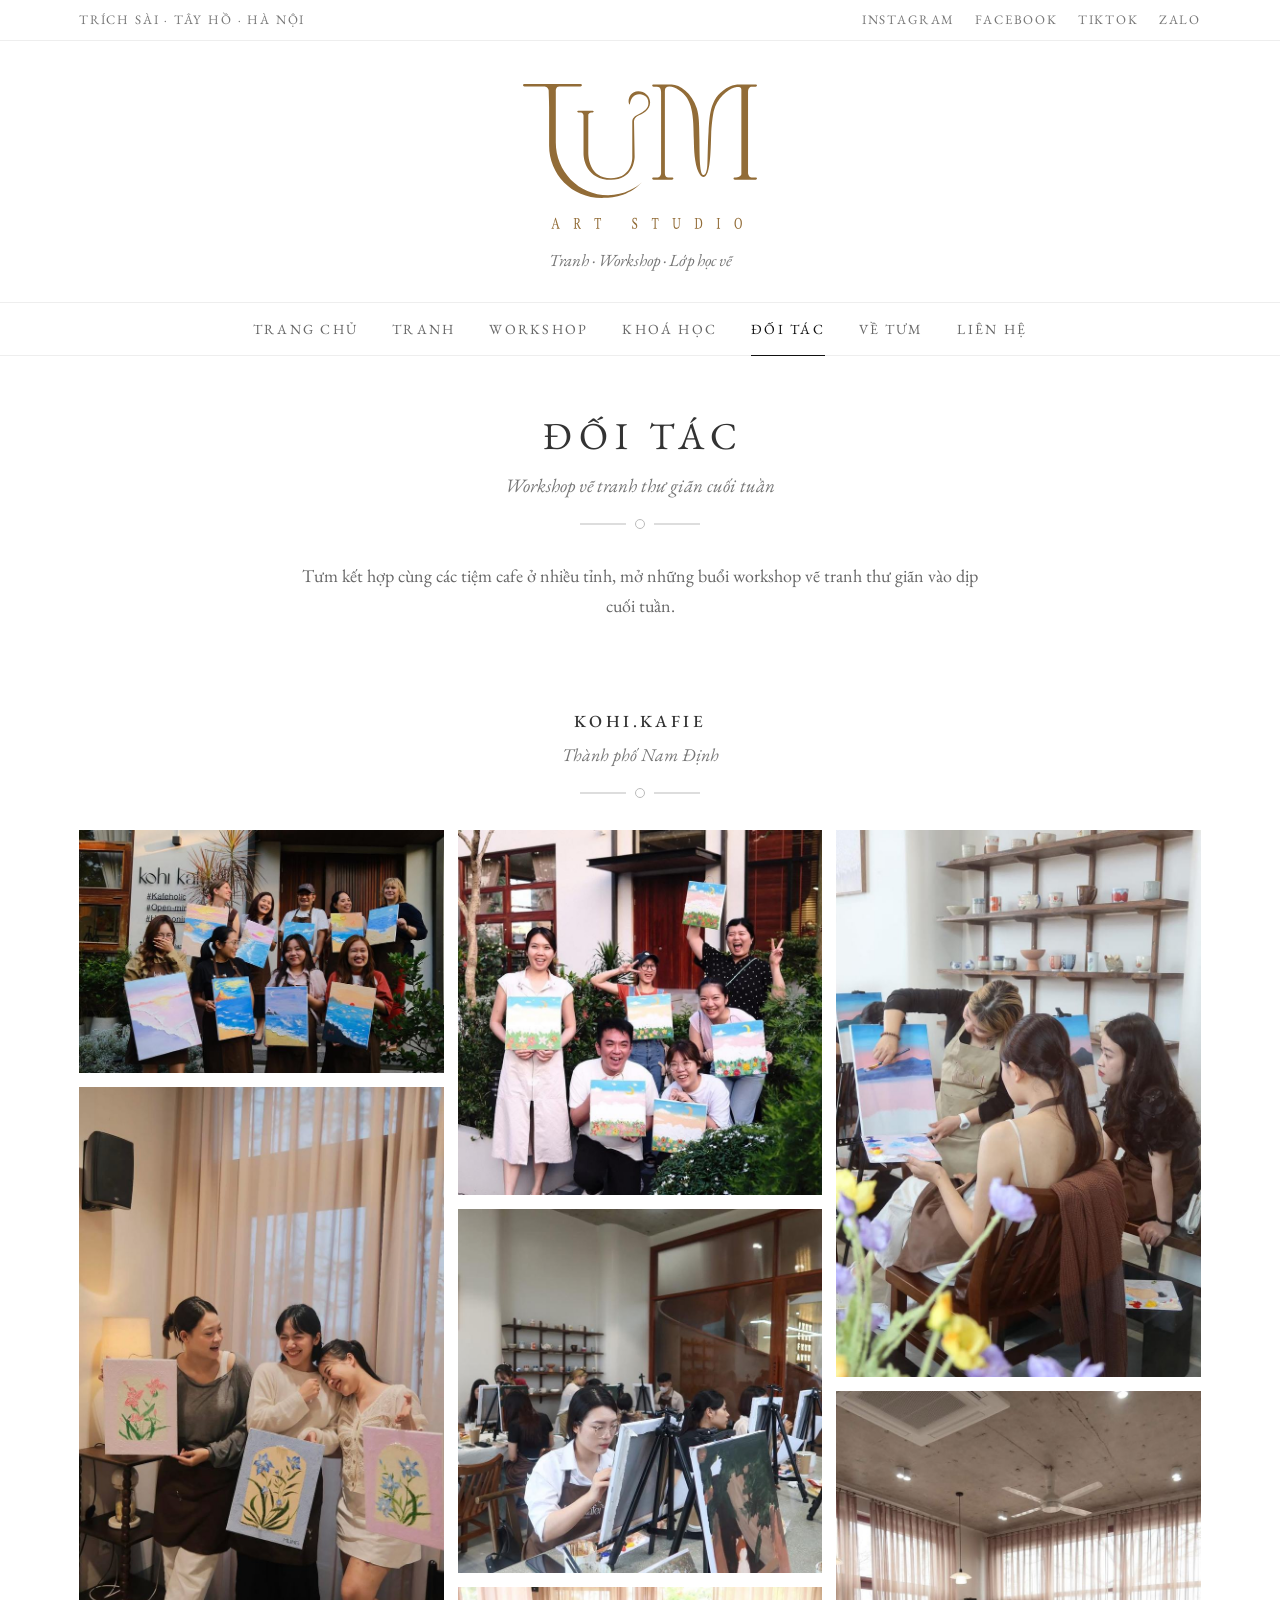
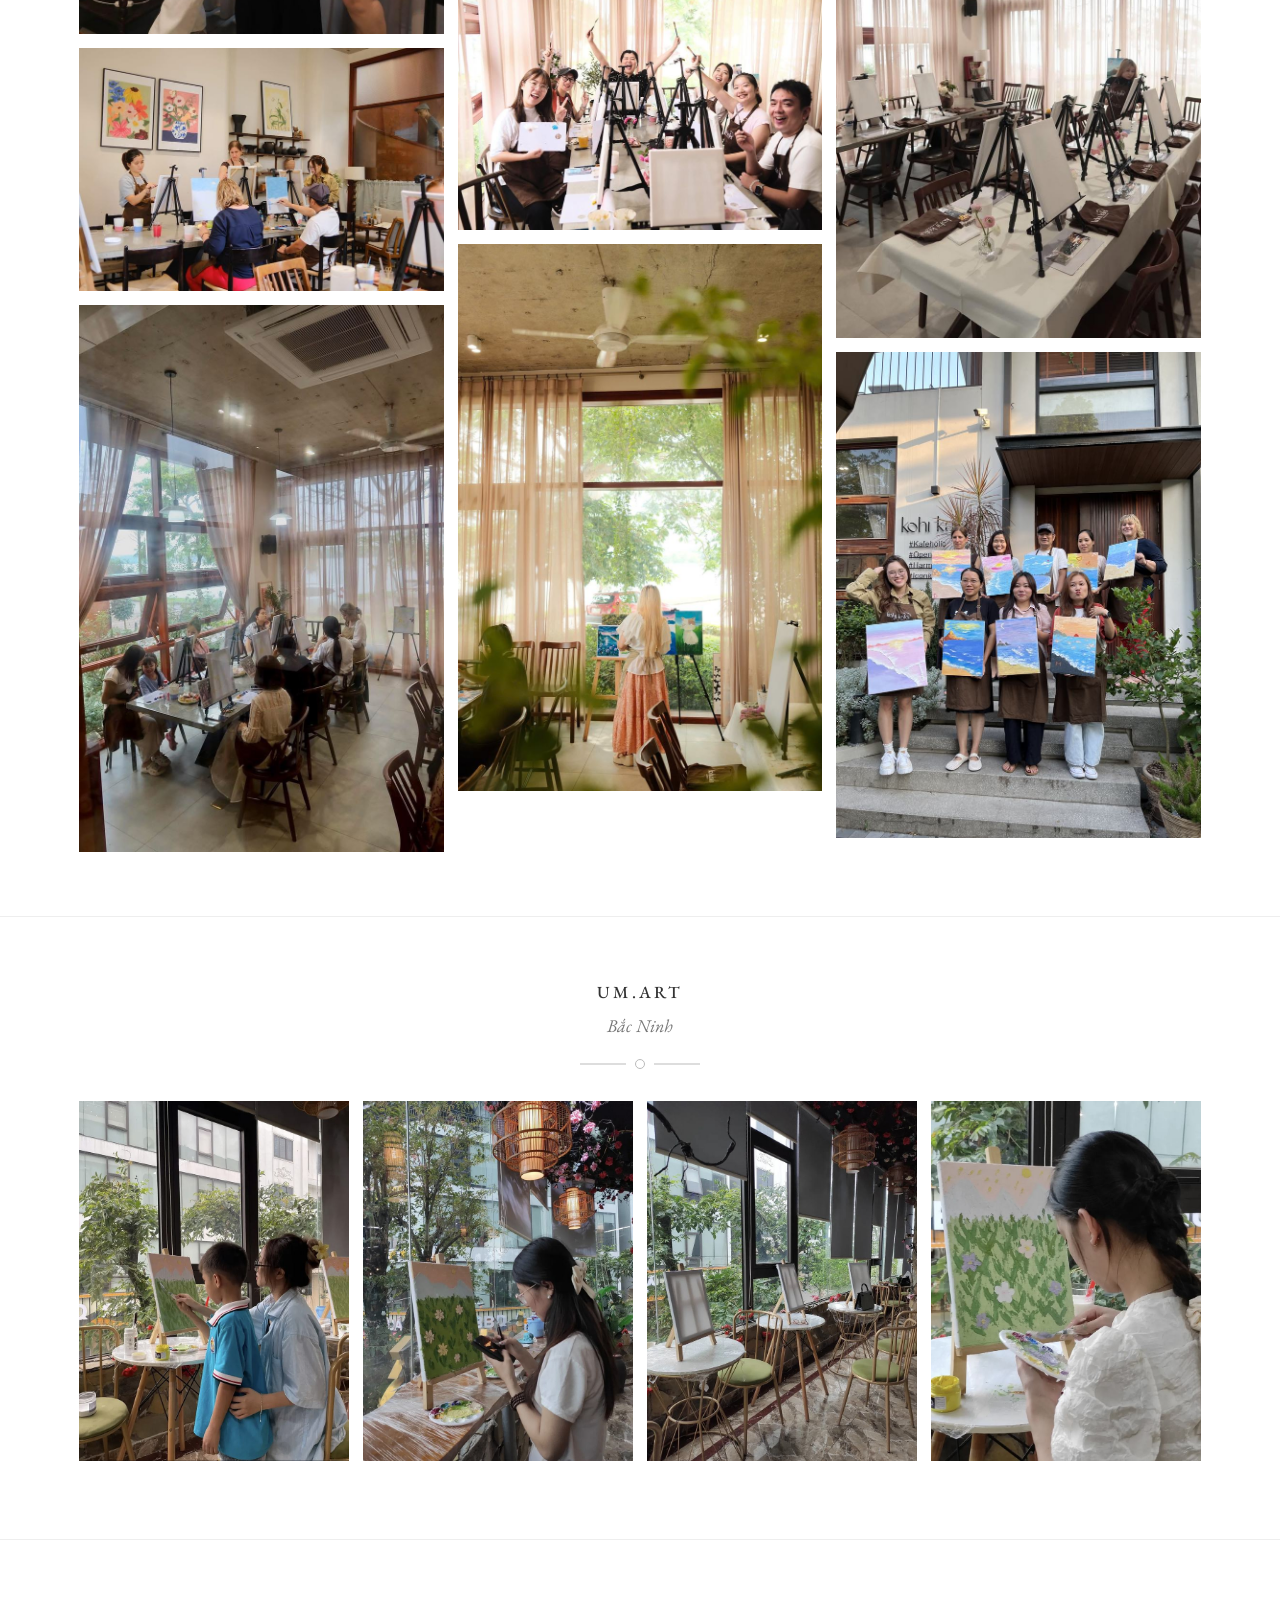
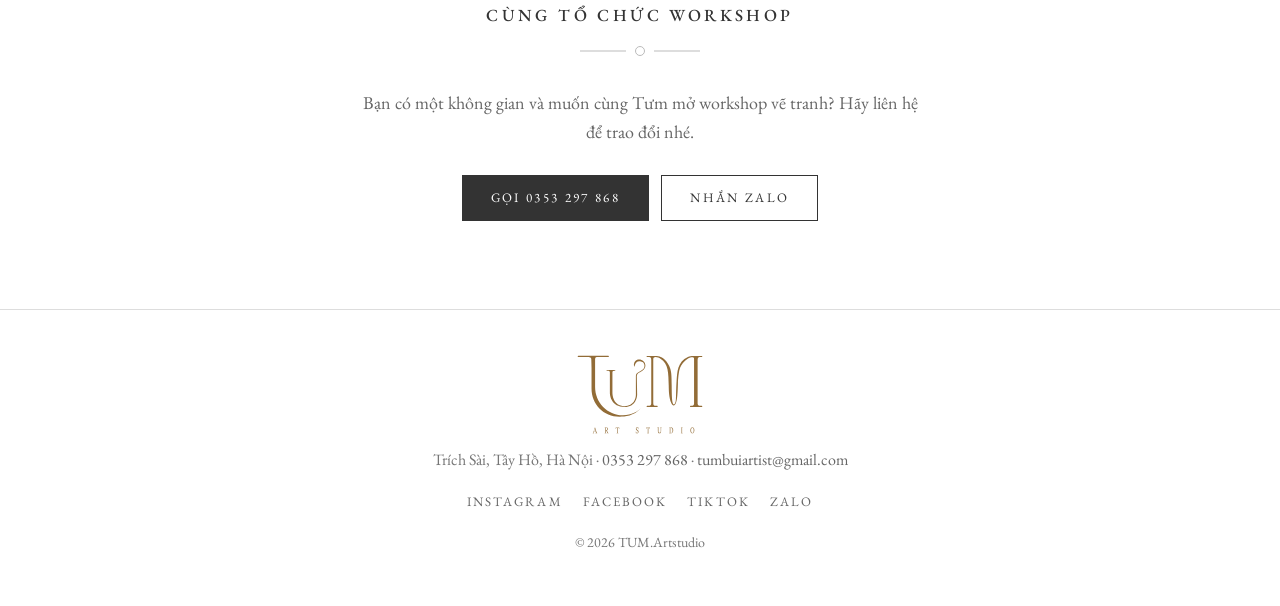
==== commit 360a46f7: "Thêm logo TUM Art Studio dạng vector (SVG) Logo vẽ lại từ ảnh gốc thành SVG chuẩn, màu #926C37: dùng" ====
--- a/doi-tac.html
+++ b/doi-tac.html
@@ -12,7 +12,12 @@
   <meta property="og:site_name" content="TUM.Artstudio">
   <meta property="og:title" content="Đối tác — TUM.Artstudio">
   <meta property="og:description" content="Workshop vẽ tranh cuối tuần cùng các tiệm cafe đối tác: Kohi.kafie (Nam Định) và Um.art (Bắc Ninh).">
-  <link rel="icon" href="data:image/svg+xml,%3Csvg xmlns='http://www.w3.org/2000/svg' viewBox='0 0 64 64'%3E%3Crect width='64' height='64' fill='%23fff'/%3E%3Ctext x='32' y='47' text-anchor='middle' font-family='Georgia,serif' font-size='46' fill='%23333'%3ET%3C/text%3E%3C/svg%3E">
+  <meta property="og:image" content="https://adrian9596.github.io/tum-artstudio/assets/img/logo/og-image.png">
+  <meta property="og:image:width" content="1200">
+  <meta property="og:image:height" content="630">
+  <link rel="icon" href="assets/img/logo/favicon-32.png" type="image/png" sizes="32x32">
+  <link rel="icon" href="assets/img/logo/tum-favicon.svg" type="image/svg+xml">
+  <link rel="apple-touch-icon" href="assets/img/logo/apple-touch-icon.png">
   <link rel="preconnect" href="https://fonts.googleapis.com">
   <link rel="preconnect" href="https://fonts.gstatic.com" crossorigin>
   <link rel="stylesheet" href="https://fonts.googleapis.com/css2?family=EB+Garamond:ital,wght@0,400;0,500;1,400&amp;display=swap">
@@ -31,7 +36,7 @@
 
 <header class="site-header">
   <div class="container">
-    <p class="site-title"><a href="index.html">TUM.Artstudio</a></p>
+    <p class="site-title"><a href="index.html"><img src="assets/img/logo/tum-logo.svg" width="626" height="394" alt="TUM Art Studio"></a></p>
     <p class="tagline">Tranh · Workshop · Lớp học vẽ</p>
     <button class="menu-toggle" type="button" aria-expanded="false" aria-controls="site-nav"><span class="burger" aria-hidden="true"></span>Menu</button>
   </div>
@@ -104,7 +109,7 @@
 
 <footer class="site-footer">
   <div class="container">
-    <p class="footer-title">TUM.Artstudio</p>
+    <p class="footer-logo"><img src="assets/img/logo/tum-logo.svg" width="626" height="394" alt="TUM Art Studio" loading="lazy" decoding="async"></p>
     <p>Trích Sài, Tây Hồ, Hà Nội · <a href="tel:+84353297868">0353 297 868</a> · <a href="mailto:tumbuiartist@gmail.com">tumbuiartist@gmail.com</a></p>
     <ul class="social"><li><a href="https://www.instagram.com/tum.artstudio/" target="_blank" rel="noopener">Instagram</a></li><!-- TẠM: kiểm tra lại link Facebook --><li><a href="https://www.facebook.com/TUM.Artstudio" target="_blank" rel="noopener">Facebook</a></li><!-- TẠM: kiểm tra lại link TikTok --><li><a href="https://www.tiktok.com/@tum.artstudio" target="_blank" rel="noopener">TikTok</a></li><li><a href="https://zalo.me/0353297868" target="_blank" rel="noopener">Zalo</a></li></ul>
     <p class="copy">© <span data-year>2026</span> TUM.Artstudio</p>
--- a/assets/css/style.css
+++ b/assets/css/style.css
@@ -119,19 +119,12 @@
 
 .site-header { text-align: center; padding-top: 40px; }
 
-.site-title {
-  margin: 0;
-  font-size: clamp(26px, 4.4vw, 40px);
-  font-weight: 400;
-  line-height: 1.2;
-  letter-spacing: 0.24em;
-  text-transform: uppercase;
-  padding-left: 0.24em; /* bù khoảng cách chữ để chữ nằm giữa */
-}
-.site-title a { color: var(--heading); text-decoration: none; }
+.site-title { margin: 0; line-height: 0; }
+.site-title a { display: inline-block; }
+.site-title img { width: 240px; height: auto; }
 
 .tagline {
-  margin: 6px 0 0;
+  margin: 14px 0 0;
   font-size: 17px;
   font-style: italic;
   color: var(--muted);
@@ -171,6 +164,7 @@
 @media (max-width: 900px) {
   .topbar { display: none; }
   .site-header { padding-top: 28px; padding-bottom: 8px; }
+  .site-title img { width: 184px; }
 
   .menu-toggle {
     display: inline-flex;
@@ -669,13 +663,8 @@
 }
 .site-footer a { color: var(--text); text-decoration: none; }
 .site-footer a:hover { color: var(--ink); text-decoration: underline; }
-.footer-title {
-  margin: 0 0 8px;
-  font-size: 15px;
-  letter-spacing: 0.24em;
-  text-transform: uppercase;
-  color: var(--heading);
-}
+.footer-logo { margin: 0 0 12px; line-height: 0; }
+.footer-logo img { width: 128px; height: auto; margin: 0 auto; }
 .site-footer .social {
   justify-content: center;
   margin: 18px 0;
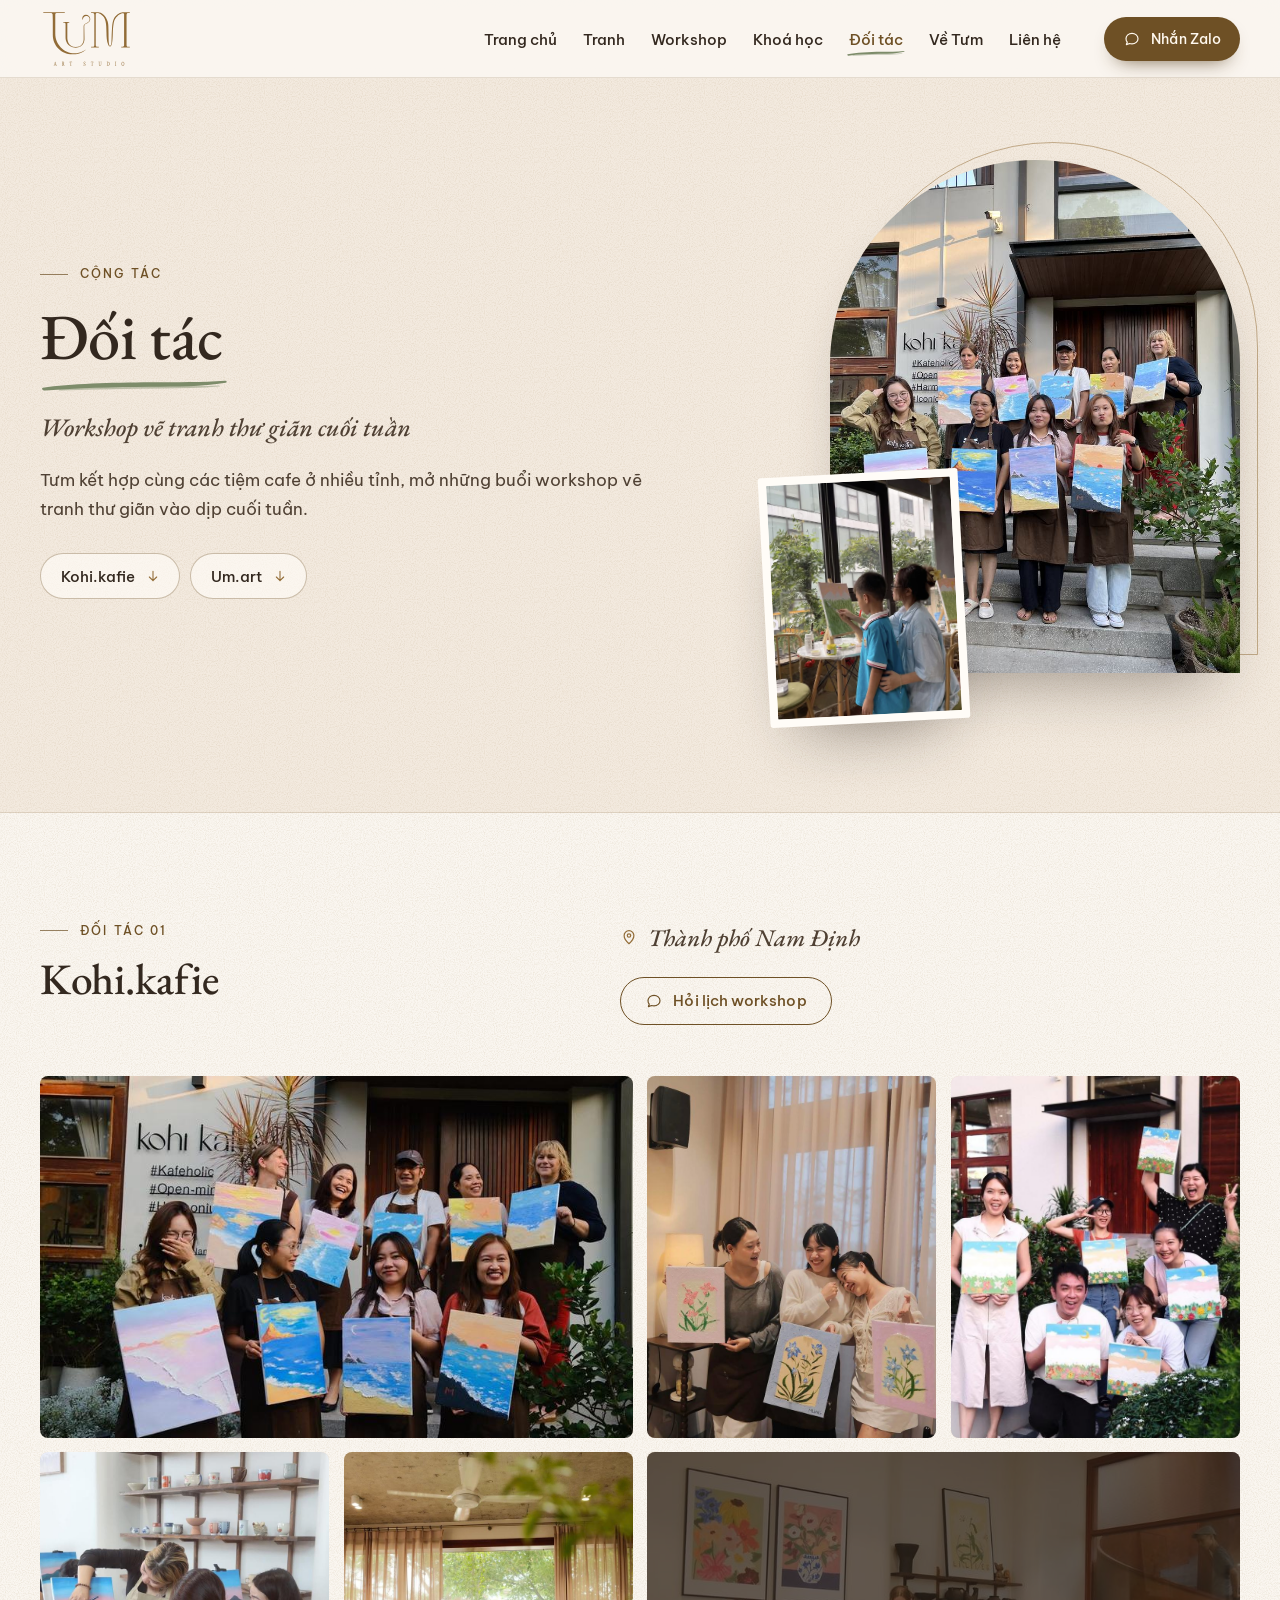
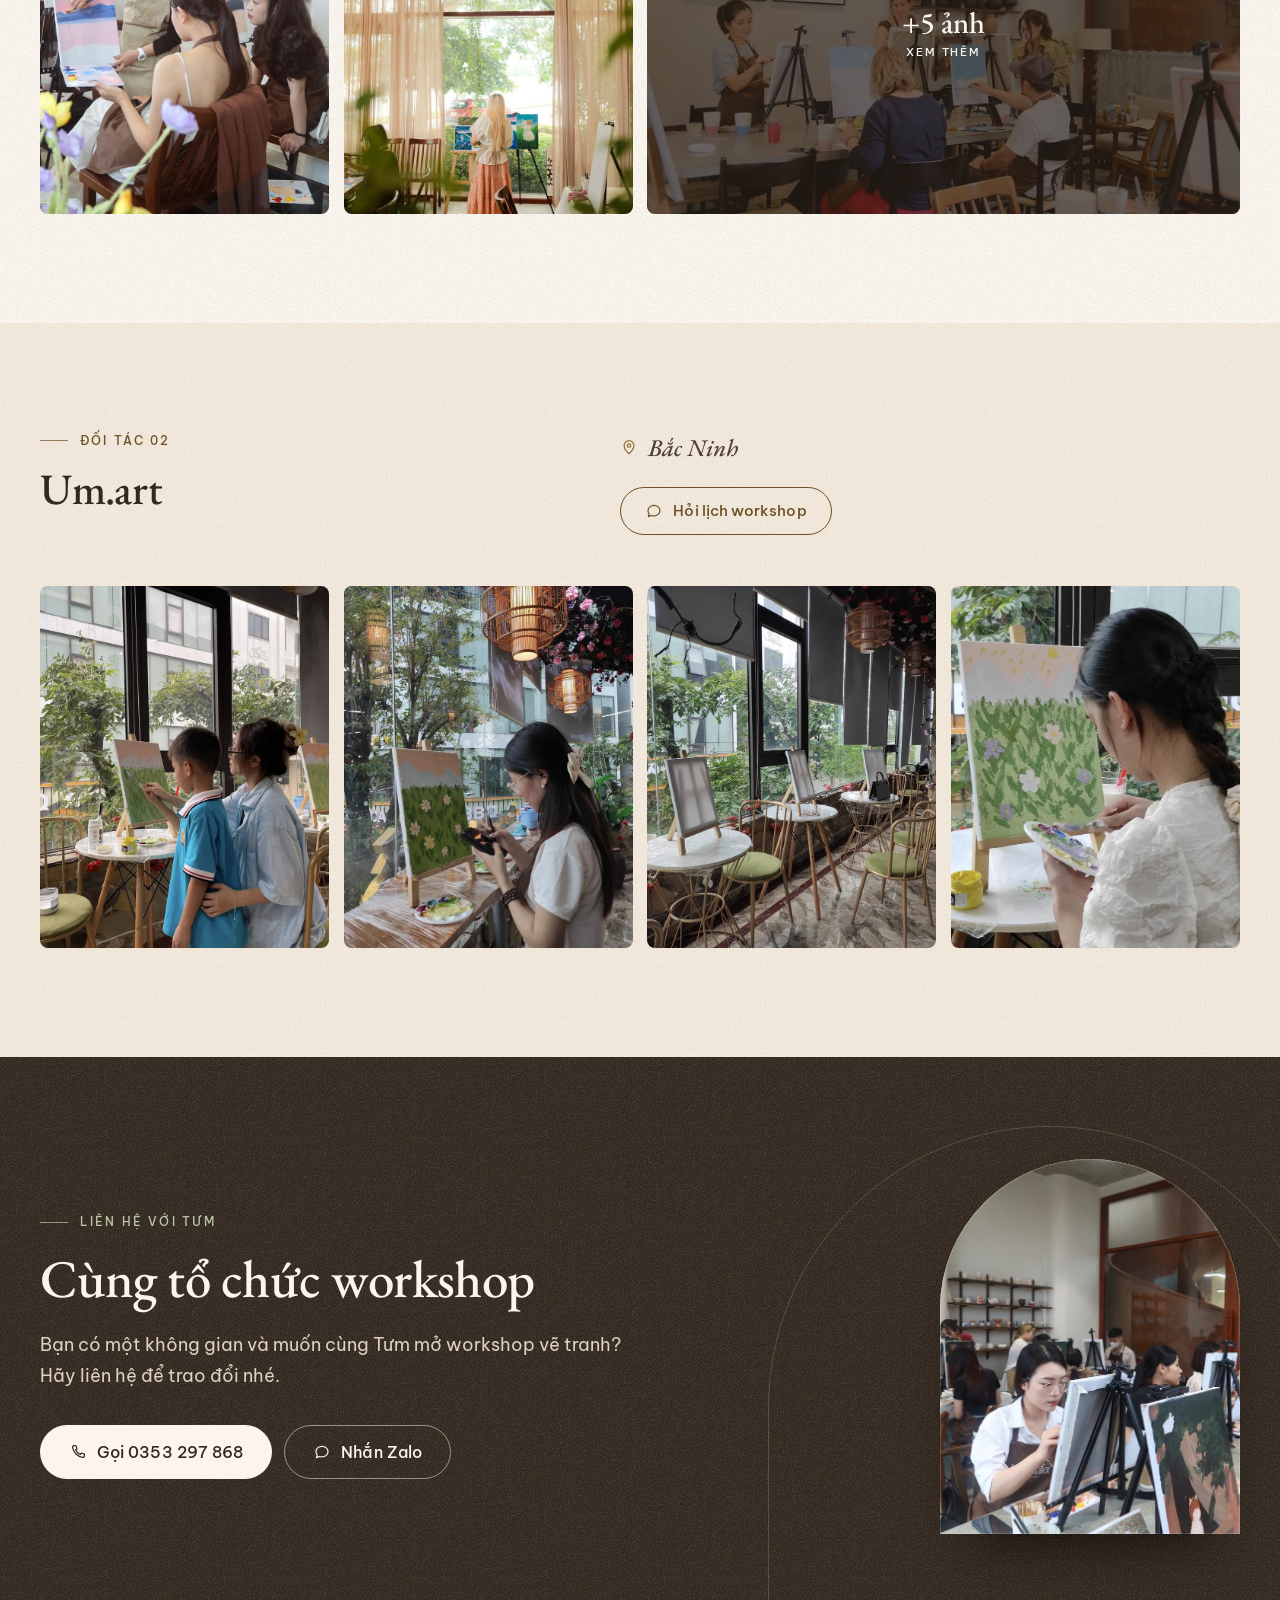
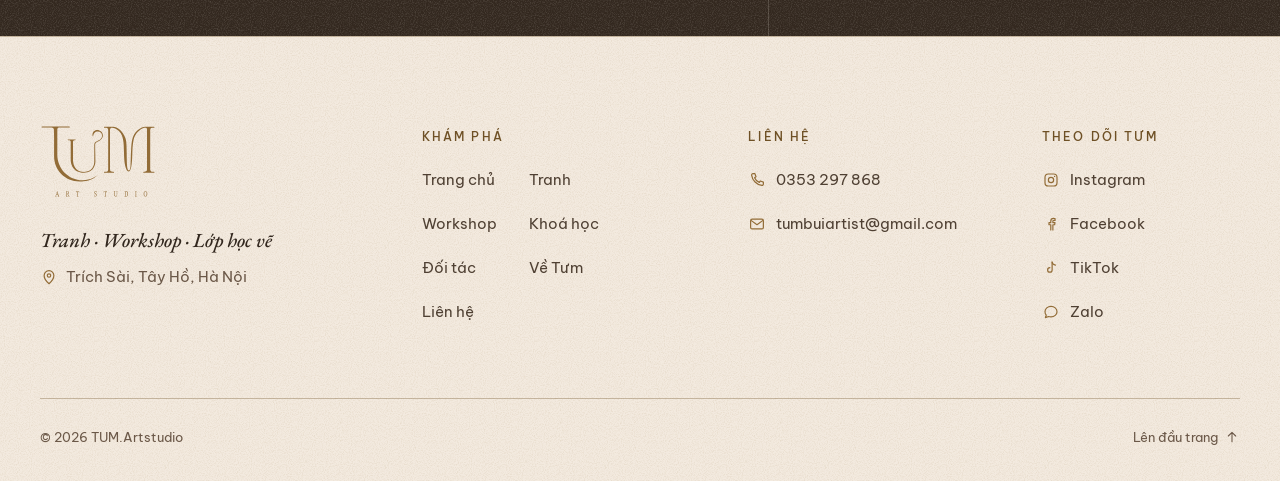
==== commit 12c62432: "Làm mới giao diện: phong cách xưởng vẽ ấm áp Nền giấy kem, chữ nâu theo màu logo, khung ảnh vòm, hea" ====
--- a/doi-tac.html
+++ b/doi-tac.html
@@ -7,6 +7,7 @@
   <meta name="description" content="Workshop vẽ tranh cuối tuần cùng các tiệm cafe đối tác: Kohi.kafie (Nam Định) và Um.art (Bắc Ninh).">
   <!-- TẠM: ẩn khỏi Google khi đang duyệt — xoá dòng dưới khi công bố chính thức -->
   <meta name="robots" content="noindex">
+  <meta name="theme-color" content="#FAF6F0">
   <meta property="og:type" content="website">
   <meta property="og:locale" content="vi_VN">
   <meta property="og:site_name" content="TUM.Artstudio">
@@ -20,99 +21,164 @@
   <link rel="apple-touch-icon" href="assets/img/logo/apple-touch-icon.png">
   <link rel="preconnect" href="https://fonts.googleapis.com">
   <link rel="preconnect" href="https://fonts.gstatic.com" crossorigin>
-  <link rel="stylesheet" href="https://fonts.googleapis.com/css2?family=EB+Garamond:ital,wght@0,400;0,500;1,400&amp;display=swap">
+  <link rel="stylesheet" href="https://fonts.googleapis.com/css2?family=Be+Vietnam+Pro:wght@400;500&amp;family=EB+Garamond:ital,wght@0,500;1,500&amp;display=swap">
   <link rel="stylesheet" href="assets/css/style.css">
-  <noscript><style>.menu-toggle{display:none!important}.main-nav{display:block!important;position:static!important;padding:0!important}.nav-list{flex-direction:row!important}</style></noscript>
+  <noscript><style>.menu-toggle{display:none!important}.main-nav{display:block!important;position:static!important;inset:auto!important;padding:0!important;background:none!important;overflow:visible!important;width:auto!important}.nav-top,.nav-extra{display:none!important}.nav-list{display:flex!important;flex-wrap:wrap!important;margin:0!important}.nav-list li{border:0!important}.nav-list a{min-height:44px!important;font:500 15px/1.4 "Be Vietnam Pro",sans-serif!important;padding:10px!important}.nav-list a::after{display:none!important}@media (max-width:959px){.site-header{position:relative!important}.header-bar{flex-wrap:wrap!important;padding-bottom:6px}.main-nav{order:3;width:100%!important}}</style></noscript>
 </head>
 <body>
 <a class="skip-link" href="#main">Bỏ qua, tới nội dung chính</a>
 
-<div class="topbar">
-  <div class="container">
-    <span>Trích Sài · Tây Hồ · Hà Nội</span>
-    <ul class="social"><li><a href="https://www.instagram.com/tum.artstudio/" target="_blank" rel="noopener">Instagram</a></li><!-- TẠM: kiểm tra lại link Facebook --><li><a href="https://www.facebook.com/TUM.Artstudio" target="_blank" rel="noopener">Facebook</a></li><!-- TẠM: kiểm tra lại link TikTok --><li><a href="https://www.tiktok.com/@tum.artstudio" target="_blank" rel="noopener">TikTok</a></li><li><a href="https://zalo.me/0353297868" target="_blank" rel="noopener">Zalo</a></li></ul>
+<header class="site-header" data-header>
+  <div class="container header-bar">
+    <p class="brand"><a href="index.html"><img src="assets/img/logo/tum-logo.svg" width="626" height="394" alt="TUM Art Studio"></a></p>
+    <nav class="main-nav" id="site-nav" aria-label="Menu chính">
+      <div class="nav-top">
+        <img class="nav-logo" src="assets/img/logo/tum-logo.svg" width="626" height="394" alt="">
+        <button class="nav-close" type="button" aria-label="Đóng menu"><svg class="icon" width="24" height="24" viewBox="0 0 24 24" aria-hidden="true" focusable="false" fill="none" stroke="currentColor" stroke-width="1.6" stroke-linecap="round" stroke-linejoin="round"><path d="M6 6l12 12M18 6 6 18"/></svg></button>
+      </div>
+      <ul class="nav-list">
+          <li><a href="index.html">Trang chủ</a></li>
+          <li><a href="tranh.html">Tranh</a></li>
+          <li><a href="workshop.html">Workshop</a></li>
+          <li><a href="khoa-hoc.html">Khoá học</a></li>
+          <li><a href="doi-tac.html" aria-current="page">Đối tác</a></li>
+          <li><a href="ve-tum.html">Về Tưm</a></li>
+          <li><a href="lien-he.html">Liên hệ</a></li>
+      </ul>
+      <div class="nav-extra">
+        <p class="nav-extra-title">Trích Sài · Tây Hồ · Hà Nội</p>
+        <div class="btn-row">
+          <a class="btn btn--primary" href="tel:+84353297868"><svg class="icon" width="20" height="20" viewBox="0 0 24 24" aria-hidden="true" focusable="false" fill="none" stroke="currentColor" stroke-width="1.6" stroke-linecap="round" stroke-linejoin="round"><path d="M6.6 3.5h2.6l1.5 4.1-1.9 1.3a11.5 11.5 0 0 0 6.3 6.3l1.3-1.9 4.1 1.5v2.6a1.8 1.8 0 0 1-1.9 1.8A16.2 16.2 0 0 1 4.8 5.4a1.8 1.8 0 0 1 1.8-1.9z"/></svg><span>Gọi 0353 297 868</span></a>
+          <a class="btn btn--ghost" href="https://zalo.me/0353297868" target="_blank" rel="noopener"><svg class="icon" width="20" height="20" viewBox="0 0 24 24" aria-hidden="true" focusable="false" fill="none" stroke="currentColor" stroke-width="1.6" stroke-linecap="round" stroke-linejoin="round"><path d="M20 11.5c0 4-3.6 7-8 7-1.1 0-2.2-.2-3.1-.5l-4.4 1.5 1.2-3.4A6.7 6.7 0 0 1 4 11.5c0-4 3.6-7 8-7s8 3 8 7z"/></svg><span>Nhắn Zalo</span></a>
+        </div>
+        <ul class="social social--nav"><li><a href="https://www.instagram.com/tum.artstudio/" target="_blank" rel="noopener"><span>Instagram</span></a></li><!-- TẠM: kiểm tra lại link Facebook --><li><a href="https://www.facebook.com/TUM.Artstudio" target="_blank" rel="noopener"><span>Facebook</span></a></li><!-- TẠM: kiểm tra lại link TikTok --><li><a href="https://www.tiktok.com/@tum.artstudio" target="_blank" rel="noopener"><span>TikTok</span></a></li><li><a href="https://zalo.me/0353297868" target="_blank" rel="noopener"><span>Zalo</span></a></li></ul>
+      </div>
+    </nav>
+    <div class="header-actions">
+      <a class="btn btn--primary btn--sm header-zalo" href="https://zalo.me/0353297868" target="_blank" rel="noopener"><svg class="icon" width="18" height="18" viewBox="0 0 24 24" aria-hidden="true" focusable="false" fill="none" stroke="currentColor" stroke-width="1.6" stroke-linecap="round" stroke-linejoin="round"><path d="M20 11.5c0 4-3.6 7-8 7-1.1 0-2.2-.2-3.1-.5l-4.4 1.5 1.2-3.4A6.7 6.7 0 0 1 4 11.5c0-4 3.6-7 8-7s8 3 8 7z"/></svg><span><span class="hide-xs">Nhắn </span>Zalo</span></a>
+      <button class="menu-toggle" type="button" aria-expanded="false" aria-controls="site-nav"><span class="burger" aria-hidden="true"></span>Menu</button>
+    </div>
   </div>
-</div>
-
-<header class="site-header">
-  <div class="container">
-    <p class="site-title"><a href="index.html"><img src="assets/img/logo/tum-logo.svg" width="626" height="394" alt="TUM Art Studio"></a></p>
-    <p class="tagline">Tranh · Workshop · Lớp học vẽ</p>
-    <button class="menu-toggle" type="button" aria-expanded="false" aria-controls="site-nav"><span class="burger" aria-hidden="true"></span>Menu</button>
-  </div>
-  <nav class="main-nav" id="site-nav" aria-label="Menu chính">
-    <button class="nav-close" type="button" aria-label="Đóng menu"><svg width="22" height="22" viewBox="0 0 24 24" aria-hidden="true"><path d="M5 5l14 14M19 5L5 19" fill="none" stroke="currentColor" stroke-width="1.5"/></svg></button>
-    <ul class="nav-list">
-        <li><a href="index.html">Trang chủ</a></li>
-        <li><a href="tranh.html">Tranh</a></li>
-        <li><a href="workshop.html">Workshop</a></li>
-        <li><a href="khoa-hoc.html">Khoá học</a></li>
-        <li><a href="doi-tac.html" aria-current="page">Đối tác</a></li>
-        <li><a href="ve-tum.html">Về Tưm</a></li>
-        <li><a href="lien-he.html">Liên hệ</a></li>
-    </ul>
-    <ul class="social social--nav"><li><a href="https://www.instagram.com/tum.artstudio/" target="_blank" rel="noopener">Instagram</a></li><!-- TẠM: kiểm tra lại link Facebook --><li><a href="https://www.facebook.com/TUM.Artstudio" target="_blank" rel="noopener">Facebook</a></li><!-- TẠM: kiểm tra lại link TikTok --><li><a href="https://www.tiktok.com/@tum.artstudio" target="_blank" rel="noopener">TikTok</a></li><li><a href="https://zalo.me/0353297868" target="_blank" rel="noopener">Zalo</a></li></ul>
-  </nav>
 </header>
 
 <main id="main">
-<header class="page-head container">
-  <h1 class="page-title">Đối tác</h1>
-  <p class="page-sub">Workshop vẽ tranh thư giãn cuối tuần</p>
-  <svg class="ornament" viewBox="0 0 120 14" aria-hidden="true" focusable="false"><path d="M0 7h46M74 7h46" stroke="currentColor" stroke-width="1"/><circle cx="60" cy="7" r="4.5" fill="none" stroke="currentColor" stroke-width="1"/></svg>
-  <div class="block-intro"><p>Tưm kết hợp cùng các tiệm cafe ở nhiều tỉnh, mở những buổi workshop vẽ tranh thư giãn vào dịp cuối tuần.</p></div>
-</header>
-
-<section class="block" id="kohi-kafie">
-  <div class="container">
-    <div class="block-head"><h2 class="h-section">Kohi.kafie</h2><p class="meta">Thành phố Nam Định</p><svg class="ornament" viewBox="0 0 120 14" aria-hidden="true" focusable="false"><path d="M0 7h46M74 7h46" stroke="currentColor" stroke-width="1"/><circle cx="60" cy="7" r="4.5" fill="none" stroke="currentColor" stroke-width="1"/></svg></div>
-    <div class="gallery" data-gallery>
-      <a href="assets/img/doi-tac/kohi-1631.jpg" data-caption="Học viên khoe tranh biển trước quán Kohi.kafie"><img src="assets/img/doi-tac/kohi-1631-t.jpg" srcset="assets/img/doi-tac/kohi-1631-t.jpg 760w, assets/img/doi-tac/kohi-1631.jpg 1440w" sizes="(max-width: 640px) 100vw, (max-width: 992px) 50vw, 380px" width="760" height="507" alt="Học viên khoe tranh biển trước quán Kohi.kafie" loading="lazy" decoding="async"></a>
-      <a href="assets/img/doi-tac/kohi-1634.jpg" data-caption="Ba bạn khoe tranh hoa vừa hoàn thành"><img src="assets/img/doi-tac/kohi-1634-t.jpg" srcset="assets/img/doi-tac/kohi-1634-t.jpg 760w, assets/img/doi-tac/kohi-1634.jpg 960w" sizes="(max-width: 640px) 100vw, (max-width: 992px) 50vw, 380px" width="760" height="1140" alt="Ba bạn khoe tranh hoa vừa hoàn thành" loading="lazy" decoding="async"></a>
-      <a href="assets/img/doi-tac/kohi-1633.jpg" data-caption="Buổi workshop vẽ tranh trong quán Kohi.kafie"><img src="assets/img/doi-tac/kohi-1633-t.jpg" srcset="assets/img/doi-tac/kohi-1633-t.jpg 760w, assets/img/doi-tac/kohi-1633.jpg 1440w" sizes="(max-width: 640px) 100vw, (max-width: 992px) 50vw, 380px" width="760" height="507" alt="Buổi workshop vẽ tranh trong quán Kohi.kafie" loading="lazy" decoding="async"></a>
-      <a href="assets/img/doi-tac/kohi-1640.jpg" data-caption="Không gian Kohi.kafie trong buổi workshop"><img src="assets/img/doi-tac/kohi-1640-t.jpg" srcset="assets/img/doi-tac/kohi-1640-t.jpg 760w, assets/img/doi-tac/kohi-1640.jpg 960w" sizes="(max-width: 640px) 100vw, (max-width: 992px) 50vw, 380px" width="760" height="1140" alt="Không gian Kohi.kafie trong buổi workshop" loading="lazy" decoding="async"></a>
-      <a href="assets/img/doi-tac/kohi-1636.jpg" data-caption="Học viên vui vẻ khoe tranh trước quán"><img src="assets/img/doi-tac/kohi-1636-t.jpg" srcset="assets/img/doi-tac/kohi-1636-t.jpg 760w, assets/img/doi-tac/kohi-1636.jpg 913w" sizes="(max-width: 640px) 100vw, (max-width: 992px) 50vw, 380px" width="760" height="760" alt="Học viên vui vẻ khoe tranh trước quán" loading="lazy" decoding="async"></a>
-      <a href="assets/img/doi-tac/kohi-1641.jpg" data-caption="Học viên tập trung vẽ tại Kohi.kafie"><img src="assets/img/doi-tac/kohi-1641-t.jpg" srcset="assets/img/doi-tac/kohi-1641-t.jpg 760w, assets/img/doi-tac/kohi-1641.jpg 956w" sizes="(max-width: 640px) 100vw, (max-width: 992px) 50vw, 380px" width="760" height="759" alt="Học viên tập trung vẽ tại Kohi.kafie" loading="lazy" decoding="async"></a>
-      <a href="assets/img/doi-tac/kohi-1638.jpg" data-caption="Học viên hào hứng giơ cọ trong buổi workshop"><img src="assets/img/doi-tac/kohi-1638-t.jpg" srcset="assets/img/doi-tac/kohi-1638-t.jpg 760w, assets/img/doi-tac/kohi-1638.jpg 1440w" sizes="(max-width: 640px) 100vw, (max-width: 992px) 50vw, 380px" width="760" height="507" alt="Học viên hào hứng giơ cọ trong buổi workshop" loading="lazy" decoding="async"></a>
-      <a href="assets/img/doi-tac/kohi-4723.jpg" data-caption="Góc cửa sổ của Kohi.kafie trong buổi workshop"><img src="assets/img/doi-tac/kohi-4723-t.jpg" srcset="assets/img/doi-tac/kohi-4723-t.jpg 760w, assets/img/doi-tac/kohi-4723.jpg 1066w" sizes="(max-width: 640px) 100vw, (max-width: 992px) 50vw, 380px" width="760" height="1140" alt="Góc cửa sổ của Kohi.kafie trong buổi workshop" loading="lazy" decoding="async"></a>
-      <a href="assets/img/doi-tac/kohi-1643.jpg" data-caption="Học viên khoe tranh biển trong buổi workshop"><img src="assets/img/doi-tac/kohi-1643-t.jpg" srcset="assets/img/doi-tac/kohi-1643-t.jpg 760w, assets/img/doi-tac/kohi-1643.jpg 960w" sizes="(max-width: 640px) 100vw, (max-width: 992px) 50vw, 380px" width="760" height="1140" alt="Học viên khoe tranh biển trong buổi workshop" loading="lazy" decoding="async"></a>
-      <a href="assets/img/doi-tac/kohi-1305.jpg" data-caption="Không gian quán bày sẵn giá vẽ trước giờ workshop"><img src="assets/img/doi-tac/kohi-1305-t.jpg" srcset="assets/img/doi-tac/kohi-1305-t.jpg 760w, assets/img/doi-tac/kohi-1305.jpg 960w" sizes="(max-width: 640px) 100vw, (max-width: 992px) 50vw, 380px" width="760" height="1140" alt="Không gian quán bày sẵn giá vẽ trước giờ workshop" loading="lazy" decoding="async"></a>
-      <a href="assets/img/doi-tac/kohi-6273.jpg" data-caption="Ảnh tập thể học viên trên bậc thềm Kohi.kafie"><img src="assets/img/doi-tac/kohi-6273-t.jpg" srcset="assets/img/doi-tac/kohi-6273-t.jpg 760w, assets/img/doi-tac/kohi-6273.jpg 1200w" sizes="(max-width: 640px) 100vw, (max-width: 992px) 50vw, 380px" width="760" height="1013" alt="Ảnh tập thể học viên trên bậc thềm Kohi.kafie" loading="lazy" decoding="async"></a>
+<section class="page-head">
+  <div class="container page-head-grid">
+    <div class="page-head-copy">
+      <p class="label">Cộng tác</p>
+      <h1 class="page-title">Đối tác</h1>
+      <p class="page-sub">Workshop vẽ tranh thư giãn cuối tuần</p>
+      <div class="page-intro"><p>Tưm kết hợp cùng các tiệm cafe ở nhiều tỉnh, mở những buổi workshop vẽ tranh thư giãn vào dịp cuối tuần.</p></div>
+      <ul class="jumps"><li><a href="#kohi-kafie"><span>Kohi.kafie</span><svg class="icon" width="16" height="16" viewBox="0 0 24 24" aria-hidden="true" focusable="false" fill="none" stroke="currentColor" stroke-width="1.6" stroke-linecap="round" stroke-linejoin="round"><path d="M12 5v14M6.5 13.5 12 19l5.5-5.5"/></svg></a></li><li><a href="#um-art"><span>Um.art</span><svg class="icon" width="16" height="16" viewBox="0 0 24 24" aria-hidden="true" focusable="false" fill="none" stroke="currentColor" stroke-width="1.6" stroke-linecap="round" stroke-linejoin="round"><path d="M12 5v14M6.5 13.5 12 19l5.5-5.5"/></svg></a></li></ul>
+    </div>
+    <div class="head-media has-inset">
+      <div class="arch head-arch"><img src="assets/img/doi-tac/kohi-6273-t.jpg" srcset="assets/img/doi-tac/kohi-6273-t.jpg 760w, assets/img/doi-tac/kohi-6273.jpg 1200w" sizes="(max-width: 900px) 62vw, 400px" width="760" height="1013" alt="Ảnh tập thể học viên trên bậc thềm Kohi.kafie" fetchpriority="high" decoding="async" style="object-position:50% 38%"></div>
+      <div class="head-inset"><span class="inset-clip"><img src="assets/img/doi-tac/umart-1622-t.jpg" srcset="assets/img/doi-tac/umart-1622-t.jpg 760w, assets/img/doi-tac/umart-1622.jpg 1097w" sizes="(max-width: 900px) 34vw, 190px" width="760" height="1014" alt="Mẹ và bé cùng vẽ tại Um.art" loading="lazy" decoding="async" style="object-position:50% 40%"></span></div>
     </div>
   </div>
 </section>
 
-<section class="block" id="um-art">
+<section class="section split-section" id="kohi-kafie">
   <div class="container">
-    <div class="block-head"><h2 class="h-section">Um.art</h2><p class="meta">Bắc Ninh</p><svg class="ornament" viewBox="0 0 120 14" aria-hidden="true" focusable="false"><path d="M0 7h46M74 7h46" stroke="currentColor" stroke-width="1"/><circle cx="60" cy="7" r="4.5" fill="none" stroke="currentColor" stroke-width="1"/></svg></div>
-    <div class="gallery gallery--4" data-gallery>
-      <a href="assets/img/doi-tac/umart-1622.jpg" data-caption="Mẹ và bé cùng vẽ tại Um.art"><img src="assets/img/doi-tac/umart-1622-t.jpg" srcset="assets/img/doi-tac/umart-1622-t.jpg 760w, assets/img/doi-tac/umart-1622.jpg 1097w" sizes="(max-width: 640px) 100vw, (max-width: 992px) 50vw, 380px" width="760" height="1014" alt="Mẹ và bé cùng vẽ tại Um.art" loading="lazy" decoding="async"></a>
-      <a href="assets/img/doi-tac/umart-1623.jpg" data-caption="Học viên vẽ tranh đồng cỏ hoa tại Um.art"><img src="assets/img/doi-tac/umart-1623-t.jpg" srcset="assets/img/doi-tac/umart-1623-t.jpg 760w, assets/img/doi-tac/umart-1623.jpg 1088w" sizes="(max-width: 640px) 100vw, (max-width: 992px) 50vw, 380px" width="760" height="1014" alt="Học viên vẽ tranh đồng cỏ hoa tại Um.art" loading="lazy" decoding="async"></a>
-      <a href="assets/img/doi-tac/umart-1627.jpg" data-caption="Không gian Um.art bày sẵn giá vẽ bên cửa kính"><img src="assets/img/doi-tac/umart-1627-t.jpg" srcset="assets/img/doi-tac/umart-1627-t.jpg 760w, assets/img/doi-tac/umart-1627.jpg 1086w" sizes="(max-width: 640px) 100vw, (max-width: 992px) 50vw, 380px" width="760" height="1013" alt="Không gian Um.art bày sẵn giá vẽ bên cửa kính" loading="lazy" decoding="async"></a>
-      <a href="assets/img/doi-tac/umart-1624.jpg" data-caption="Học viên cầm bảng màu vẽ tranh cỏ hoa"><img src="assets/img/doi-tac/umart-1624-t.jpg" srcset="assets/img/doi-tac/umart-1624-t.jpg 760w, assets/img/doi-tac/umart-1624.jpg 1092w" sizes="(max-width: 640px) 100vw, (max-width: 992px) 50vw, 380px" width="760" height="1013" alt="Học viên cầm bảng màu vẽ tranh cỏ hoa" loading="lazy" decoding="async"></a>
+    <div class="split-head">
+      <div class="split-head-title">
+        <p class="label">Đối tác 01</p>
+        <h2 class="h2">Kohi.kafie</h2>
+      </div>
+      <div class="split-head-body">
+        <p class="place"><svg class="icon" width="18" height="18" viewBox="0 0 24 24" aria-hidden="true" focusable="false" fill="none" stroke="currentColor" stroke-width="1.6" stroke-linecap="round" stroke-linejoin="round"><path d="M12 21s-6.5-5.7-6.5-11a6.5 6.5 0 0 1 13 0c0 5.3-6.5 11-6.5 11z"/><circle cx="12" cy="10" r="2.3"/></svg><span>Thành phố Nam Định</span></p>
+        <div class="btn-row"><a class="btn btn--ghost" href="https://zalo.me/0353297868" target="_blank" rel="noopener"><svg class="icon" width="20" height="20" viewBox="0 0 24 24" aria-hidden="true" focusable="false" fill="none" stroke="currentColor" stroke-width="1.6" stroke-linecap="round" stroke-linejoin="round"><path d="M20 11.5c0 4-3.6 7-8 7-1.1 0-2.2-.2-3.1-.5l-4.4 1.5 1.2-3.4A6.7 6.7 0 0 1 4 11.5c0-4 3.6-7 8-7s8 3 8 7z"/></svg><span>Hỏi lịch workshop</span></a></div>
+      </div>
+    </div>
+    <div class="mosaic" data-gallery>
+      <a class="tile tile--wide" href="assets/img/doi-tac/kohi-1631.jpg" data-caption="Học viên khoe tranh biển trước quán Kohi.kafie"><img src="assets/img/doi-tac/kohi-1631-t.jpg" srcset="assets/img/doi-tac/kohi-1631-t.jpg 760w, assets/img/doi-tac/kohi-1631.jpg 1440w" sizes="(max-width: 700px) 100vw, (max-width: 1240px) 50vw, 620px" width="760" height="507" alt="Học viên khoe tranh biển trước quán Kohi.kafie" loading="lazy" decoding="async" style="object-position:50% 40%"></a>
+      <a class="tile" href="assets/img/doi-tac/kohi-1634.jpg" data-caption="Ba bạn khoe tranh hoa vừa hoàn thành"><img src="assets/img/doi-tac/kohi-1634-t.jpg" srcset="assets/img/doi-tac/kohi-1634-t.jpg 760w, assets/img/doi-tac/kohi-1634.jpg 960w" sizes="(max-width: 700px) 50vw, (max-width: 1240px) 25vw, 300px" width="760" height="1140" alt="Ba bạn khoe tranh hoa vừa hoàn thành" loading="lazy" decoding="async" style="object-position:50% 35%"></a>
+      <a class="tile" href="assets/img/doi-tac/kohi-1636.jpg" data-caption="Học viên vui vẻ khoe tranh trước quán"><img src="assets/img/doi-tac/kohi-1636-t.jpg" srcset="assets/img/doi-tac/kohi-1636-t.jpg 760w, assets/img/doi-tac/kohi-1636.jpg 913w" sizes="(max-width: 700px) 50vw, (max-width: 1240px) 25vw, 300px" width="760" height="760" alt="Học viên vui vẻ khoe tranh trước quán" loading="lazy" decoding="async"></a>
+      <a class="tile" href="assets/img/doi-tac/kohi-1643.jpg" data-caption="Học viên khoe tranh biển trong buổi workshop"><img src="assets/img/doi-tac/kohi-1643-t.jpg" srcset="assets/img/doi-tac/kohi-1643-t.jpg 760w, assets/img/doi-tac/kohi-1643.jpg 960w" sizes="(max-width: 700px) 50vw, (max-width: 1240px) 25vw, 300px" width="760" height="1140" alt="Học viên khoe tranh biển trong buổi workshop" loading="lazy" decoding="async"></a>
+      <a class="tile" href="assets/img/doi-tac/kohi-4723.jpg" data-caption="Góc cửa sổ của Kohi.kafie trong buổi workshop"><img src="assets/img/doi-tac/kohi-4723-t.jpg" srcset="assets/img/doi-tac/kohi-4723-t.jpg 760w, assets/img/doi-tac/kohi-4723.jpg 1066w" sizes="(max-width: 700px) 50vw, (max-width: 1240px) 25vw, 300px" width="760" height="1140" alt="Góc cửa sổ của Kohi.kafie trong buổi workshop" loading="lazy" decoding="async"></a>
+      <a class="tile tile--wide" href="assets/img/doi-tac/kohi-1633.jpg" data-caption="Buổi workshop vẽ tranh trong quán Kohi.kafie"><img src="assets/img/doi-tac/kohi-1633-t.jpg" srcset="assets/img/doi-tac/kohi-1633-t.jpg 760w, assets/img/doi-tac/kohi-1633.jpg 1440w" sizes="(max-width: 700px) 100vw, (max-width: 1240px) 50vw, 620px" width="760" height="507" alt="Buổi workshop vẽ tranh trong quán Kohi.kafie" loading="lazy" decoding="async" style="object-position:50% 50%"><span class="more" aria-hidden="true">+5 ảnh</span><span class="visually-hidden"> (xem thêm 5 ảnh)</span></a>
+      <a href="assets/img/doi-tac/kohi-1640.jpg" data-alt="Không gian Kohi.kafie trong buổi workshop" hidden tabindex="-1" aria-hidden="true"></a>
+      <a href="assets/img/doi-tac/kohi-1641.jpg" data-alt="Học viên tập trung vẽ tại Kohi.kafie" hidden tabindex="-1" aria-hidden="true"></a>
+      <a href="assets/img/doi-tac/kohi-1638.jpg" data-alt="Học viên hào hứng giơ cọ trong buổi workshop" hidden tabindex="-1" aria-hidden="true"></a>
+      <a href="assets/img/doi-tac/kohi-1305.jpg" data-alt="Không gian quán bày sẵn giá vẽ trước giờ workshop" hidden tabindex="-1" aria-hidden="true"></a>
+      <a href="assets/img/doi-tac/kohi-6273.jpg" data-alt="Ảnh tập thể học viên trên bậc thềm Kohi.kafie" hidden tabindex="-1" aria-hidden="true"></a>
     </div>
   </div>
 </section>
 
-<section class="section section--line cta">
+<section class="section split-section band" id="um-art">
   <div class="container">
-    <h2 class="h-section">Cùng tổ chức workshop</h2>
-    <svg class="ornament" viewBox="0 0 120 14" aria-hidden="true" focusable="false"><path d="M0 7h46M74 7h46" stroke="currentColor" stroke-width="1"/><circle cx="60" cy="7" r="4.5" fill="none" stroke="currentColor" stroke-width="1"/></svg>
-    <p>Bạn có một không gian và muốn cùng Tưm mở workshop vẽ tranh? Hãy liên hệ để trao đổi nhé.</p>
-    <div class="btn-row">
-      <a class="btn btn--solid" href="tel:+84353297868">Gọi 0353 297 868</a>
-      <a class="btn" href="https://zalo.me/0353297868" target="_blank" rel="noopener">Nhắn Zalo</a>
+    <div class="split-head">
+      <div class="split-head-title">
+        <p class="label">Đối tác 02</p>
+        <h2 class="h2">Um.art</h2>
+      </div>
+      <div class="split-head-body">
+        <p class="place"><svg class="icon" width="18" height="18" viewBox="0 0 24 24" aria-hidden="true" focusable="false" fill="none" stroke="currentColor" stroke-width="1.6" stroke-linecap="round" stroke-linejoin="round"><path d="M12 21s-6.5-5.7-6.5-11a6.5 6.5 0 0 1 13 0c0 5.3-6.5 11-6.5 11z"/><circle cx="12" cy="10" r="2.3"/></svg><span>Bắc Ninh</span></p>
+        <div class="btn-row"><a class="btn btn--ghost" href="https://zalo.me/0353297868" target="_blank" rel="noopener"><svg class="icon" width="20" height="20" viewBox="0 0 24 24" aria-hidden="true" focusable="false" fill="none" stroke="currentColor" stroke-width="1.6" stroke-linecap="round" stroke-linejoin="round"><path d="M20 11.5c0 4-3.6 7-8 7-1.1 0-2.2-.2-3.1-.5l-4.4 1.5 1.2-3.4A6.7 6.7 0 0 1 4 11.5c0-4 3.6-7 8-7s8 3 8 7z"/></svg><span>Hỏi lịch workshop</span></a></div>
+      </div>
+    </div>
+    <div class="mosaic" data-gallery>
+      <a class="tile" href="assets/img/doi-tac/umart-1622.jpg" data-caption="Mẹ và bé cùng vẽ tại Um.art"><img src="assets/img/doi-tac/umart-1622-t.jpg" srcset="assets/img/doi-tac/umart-1622-t.jpg 760w, assets/img/doi-tac/umart-1622.jpg 1097w" sizes="(max-width: 700px) 50vw, (max-width: 1240px) 25vw, 300px" width="760" height="1014" alt="Mẹ và bé cùng vẽ tại Um.art" loading="lazy" decoding="async" style="object-position:50% 40%"></a>
+      <a class="tile" href="assets/img/doi-tac/umart-1623.jpg" data-caption="Học viên vẽ tranh đồng cỏ hoa tại Um.art"><img src="assets/img/doi-tac/umart-1623-t.jpg" srcset="assets/img/doi-tac/umart-1623-t.jpg 760w, assets/img/doi-tac/umart-1623.jpg 1088w" sizes="(max-width: 700px) 50vw, (max-width: 1240px) 25vw, 300px" width="760" height="1014" alt="Học viên vẽ tranh đồng cỏ hoa tại Um.art" loading="lazy" decoding="async"></a>
+      <a class="tile" href="assets/img/doi-tac/umart-1627.jpg" data-caption="Không gian Um.art bày sẵn giá vẽ bên cửa kính"><img src="assets/img/doi-tac/umart-1627-t.jpg" srcset="assets/img/doi-tac/umart-1627-t.jpg 760w, assets/img/doi-tac/umart-1627.jpg 1086w" sizes="(max-width: 700px) 50vw, (max-width: 1240px) 25vw, 300px" width="760" height="1013" alt="Không gian Um.art bày sẵn giá vẽ bên cửa kính" loading="lazy" decoding="async"></a>
+      <a class="tile" href="assets/img/doi-tac/umart-1624.jpg" data-caption="Học viên cầm bảng màu vẽ tranh cỏ hoa"><img src="assets/img/doi-tac/umart-1624-t.jpg" srcset="assets/img/doi-tac/umart-1624-t.jpg 760w, assets/img/doi-tac/umart-1624.jpg 1092w" sizes="(max-width: 700px) 50vw, (max-width: 1240px) 25vw, 300px" width="760" height="1013" alt="Học viên cầm bảng màu vẽ tranh cỏ hoa" loading="lazy" decoding="async"></a>
+    </div>
+  </div>
+</section>
+
+<section class="cta-band" aria-labelledby="cta-title">
+  <div class="container cta-grid">
+    <div class="cta-copy">
+      <p class="label label--light">Liên hệ với Tưm</p>
+      <h2 class="cta-title" id="cta-title">Cùng tổ chức workshop</h2>
+      <p class="cta-text">Bạn có một không gian và muốn cùng Tưm mở workshop vẽ tranh? Hãy liên hệ để trao đổi nhé.</p>
+      <div class="btn-row">
+        <a class="btn btn--light btn--lg" href="tel:+84353297868"><svg class="icon" width="20" height="20" viewBox="0 0 24 24" aria-hidden="true" focusable="false" fill="none" stroke="currentColor" stroke-width="1.6" stroke-linecap="round" stroke-linejoin="round"><path d="M6.6 3.5h2.6l1.5 4.1-1.9 1.3a11.5 11.5 0 0 0 6.3 6.3l1.3-1.9 4.1 1.5v2.6a1.8 1.8 0 0 1-1.9 1.8A16.2 16.2 0 0 1 4.8 5.4a1.8 1.8 0 0 1 1.8-1.9z"/></svg><span>Gọi 0353 297 868</span></a>
+        <a class="btn btn--outline-light btn--lg" href="https://zalo.me/0353297868" target="_blank" rel="noopener"><svg class="icon" width="20" height="20" viewBox="0 0 24 24" aria-hidden="true" focusable="false" fill="none" stroke="currentColor" stroke-width="1.6" stroke-linecap="round" stroke-linejoin="round"><path d="M20 11.5c0 4-3.6 7-8 7-1.1 0-2.2-.2-3.1-.5l-4.4 1.5 1.2-3.4A6.7 6.7 0 0 1 4 11.5c0-4 3.6-7 8-7s8 3 8 7z"/></svg><span>Nhắn Zalo</span></a>
+      </div>
+    </div>
+    <div class="cta-media" aria-hidden="true">
+      <div class="arch cta-arch"><img src="assets/img/doi-tac/kohi-1641-t.jpg" srcset="assets/img/doi-tac/kohi-1641-t.jpg 760w, assets/img/doi-tac/kohi-1641.jpg 956w" sizes="(max-width: 900px) 40vw, 320px" width="760" height="759" alt="" loading="lazy" decoding="async" style="object-position:50% 50%"></div>
     </div>
   </div>
 </section>
 </main>
 
 <footer class="site-footer">
-  <div class="container">
-    <p class="footer-logo"><img src="assets/img/logo/tum-logo.svg" width="626" height="394" alt="TUM Art Studio" loading="lazy" decoding="async"></p>
-    <p>Trích Sài, Tây Hồ, Hà Nội · <a href="tel:+84353297868">0353 297 868</a> · <a href="mailto:tumbuiartist@gmail.com">tumbuiartist@gmail.com</a></p>
-    <ul class="social"><li><a href="https://www.instagram.com/tum.artstudio/" target="_blank" rel="noopener">Instagram</a></li><!-- TẠM: kiểm tra lại link Facebook --><li><a href="https://www.facebook.com/TUM.Artstudio" target="_blank" rel="noopener">Facebook</a></li><!-- TẠM: kiểm tra lại link TikTok --><li><a href="https://www.tiktok.com/@tum.artstudio" target="_blank" rel="noopener">TikTok</a></li><li><a href="https://zalo.me/0353297868" target="_blank" rel="noopener">Zalo</a></li></ul>
+  <div class="container footer-grid">
+    <div class="footer-brand">
+      <a class="footer-logo" href="index.html"><img src="assets/img/logo/tum-logo.svg" width="626" height="394" alt="TUM Art Studio" loading="lazy" decoding="async"></a>
+      <p class="footer-tagline">Tranh · Workshop · Lớp học vẽ</p>
+      <p class="footer-addr"><svg class="icon" width="18" height="18" viewBox="0 0 24 24" aria-hidden="true" focusable="false" fill="none" stroke="currentColor" stroke-width="1.6" stroke-linecap="round" stroke-linejoin="round"><path d="M12 21s-6.5-5.7-6.5-11a6.5 6.5 0 0 1 13 0c0 5.3-6.5 11-6.5 11z"/><circle cx="12" cy="10" r="2.3"/></svg><span>Trích Sài, Tây Hồ, Hà Nội</span></p>
+    </div>
+    <div class="footer-col footer-col--nav">
+      <p class="footer-title">Khám phá</p>
+      <ul class="footer-links footer-links--2">
+          <li><a href="index.html">Trang chủ</a></li>
+          <li><a href="tranh.html">Tranh</a></li>
+          <li><a href="workshop.html">Workshop</a></li>
+          <li><a href="khoa-hoc.html">Khoá học</a></li>
+          <li><a href="doi-tac.html">Đối tác</a></li>
+          <li><a href="ve-tum.html">Về Tưm</a></li>
+          <li><a href="lien-he.html">Liên hệ</a></li>
+      </ul>
+    </div>
+    <div class="footer-col footer-col--contact">
+      <p class="footer-title">Liên hệ</p>
+      <ul class="footer-links">
+        <li><a href="tel:+84353297868"><svg class="icon" width="18" height="18" viewBox="0 0 24 24" aria-hidden="true" focusable="false" fill="none" stroke="currentColor" stroke-width="1.6" stroke-linecap="round" stroke-linejoin="round"><path d="M6.6 3.5h2.6l1.5 4.1-1.9 1.3a11.5 11.5 0 0 0 6.3 6.3l1.3-1.9 4.1 1.5v2.6a1.8 1.8 0 0 1-1.9 1.8A16.2 16.2 0 0 1 4.8 5.4a1.8 1.8 0 0 1 1.8-1.9z"/></svg><span>0353 297 868</span></a></li>
+        <li><a href="mailto:tumbuiartist@gmail.com"><svg class="icon" width="18" height="18" viewBox="0 0 24 24" aria-hidden="true" focusable="false" fill="none" stroke="currentColor" stroke-width="1.6" stroke-linecap="round" stroke-linejoin="round"><rect x="3.5" y="5.5" width="17" height="13" rx="2"/><path d="m4.5 7.5 7.5 5.5 7.5-5.5"/></svg><span>tumbuiartist@gmail.com</span></a></li>
+      </ul>
+    </div>
+    <div class="footer-col footer-col--social">
+      <p class="footer-title">Theo dõi Tưm</p>
+      <ul class="social social--footer"><li><a href="https://www.instagram.com/tum.artstudio/" target="_blank" rel="noopener"><svg class="icon" width="18" height="18" viewBox="0 0 24 24" aria-hidden="true" focusable="false" fill="none" stroke="currentColor" stroke-width="1.6" stroke-linecap="round" stroke-linejoin="round"><rect x="4" y="4" width="16" height="16" rx="4.5"/><circle cx="12" cy="12" r="3.5"/><circle cx="16.8" cy="7.2" r=".9" fill="currentColor" stroke="none"/></svg><span>Instagram</span></a></li><!-- TẠM: kiểm tra lại link Facebook --><li><a href="https://www.facebook.com/TUM.Artstudio" target="_blank" rel="noopener"><svg class="icon" width="18" height="18" viewBox="0 0 24 24" aria-hidden="true" focusable="false" fill="none" stroke="currentColor" stroke-width="1.6" stroke-linecap="round" stroke-linejoin="round"><path d="M14.5 20v-7h2.4l.4-2.8h-2.8V8.6c0-.8.3-1.4 1.4-1.4h1.5V4.7c-.3 0-1.1-.1-2.1-.1-2.1 0-3.6 1.3-3.6 3.7v1.9h-2.4V13h2.4v7"/></svg><span>Facebook</span></a></li><!-- TẠM: kiểm tra lại link TikTok --><li><a href="https://www.tiktok.com/@tum.artstudio" target="_blank" rel="noopener"><svg class="icon" width="18" height="18" viewBox="0 0 24 24" aria-hidden="true" focusable="false" fill="none" stroke="currentColor" stroke-width="1.6" stroke-linecap="round" stroke-linejoin="round"><path d="M13.5 4v10.5a3 3 0 1 1-3-3"/><path d="M13.5 4c.3 2.3 1.9 3.9 4.5 4.1"/></svg><span>TikTok</span></a></li><li><a href="https://zalo.me/0353297868" target="_blank" rel="noopener"><svg class="icon" width="18" height="18" viewBox="0 0 24 24" aria-hidden="true" focusable="false" fill="none" stroke="currentColor" stroke-width="1.6" stroke-linecap="round" stroke-linejoin="round"><path d="M20 11.5c0 4-3.6 7-8 7-1.1 0-2.2-.2-3.1-.5l-4.4 1.5 1.2-3.4A6.7 6.7 0 0 1 4 11.5c0-4 3.6-7 8-7s8 3 8 7z"/></svg><span>Zalo</span></a></li></ul>
+    </div>
+  </div>
+  <div class="container footer-bottom">
     <p class="copy">© <span data-year>2026</span> TUM.Artstudio</p>
+    <p class="footer-top"><a href="#main">Lên đầu trang <svg class="icon icon--up" width="16" height="16" viewBox="0 0 24 24" aria-hidden="true" focusable="false" fill="none" stroke="currentColor" stroke-width="1.6" stroke-linecap="round" stroke-linejoin="round"><path d="M12 5v14M6.5 13.5 12 19l5.5-5.5"/></svg></a></p>
   </div>
 </footer>
 
--- a/assets/css/style.css
+++ b/assets/css/style.css
@@ -1,40 +1,104 @@
 /* =========================================================
-   TUM.Artstudio — stylesheet
-   Phong cách tối giản theo trang mẫu (FASO, template "jeremy2"):
-   nền trắng, chữ xám, một font serif cổ điển (EB Garamond),
-   để ảnh là thứ duy nhất có màu.
+   TUM.Artstudio — phương án A: "Warm atelier"
+   Một cuốn brochure in trên giấy ấm, mực nâu umber.
+   · Màu: từ logo (#926C37) và ảnh studio — nền kem giấy, chữ nâu đậm,
+     nâu sẫm cho link/nút, xanh lá xám (sage) của hàng cây ngoài cửa sổ.
+   · Chữ: EB Garamond (tiêu đề, nghiêng làm điểm nhấn)
+          + Be Vietnam Pro (nội dung & giao diện). Cả hai có bộ chữ tiếng Việt.
+   · Chi tiết: khung ảnh hình vòm, đường kẻ nâu mảnh, nhãn chữ hoa nhỏ,
+     nét cọ vẽ tay dưới chữ, vân giấy làm hoàn toàn bằng CSS.
    ========================================================= */
 
+/* ---------- 1. Design tokens ---------- */
+
 :root {
-  /* Màu */
-  --bg: #ffffff;
-  --text: #666666;      /* chữ thường — giống trang mẫu */
-  --heading: #333333;   /* tiêu đề */
-  --ink: #111111;       /* hover / mục đang chọn */
-  --muted: #767676;     /* chữ phụ — mức xám nhạt nhất vẫn đủ tương phản */
-  --line: #dddddd;
-  --line-soft: #eeeeee;
-  --tint: #f5f5f5;      /* nền chờ ảnh tải */
-  --overlay: #141414;
+  /* Giấy */
+  --paper: #FAF6F0;        /* nền chính */
+  --paper-2: #F3EADF;      /* dải nền xen kẽ */
+  --paper-3: #EADCC8;      /* nền chờ ảnh, viền đậm */
+  --card: #FFFCF7;         /* thẻ, khung tranh */
+
+  /* Mực */
+  --ink: #33281F;          /* tiêu đề — 13.3:1 trên --paper */
+  --ink-2: #4F4033;        /* chữ thường — 9.2:1 */
+  --ink-3: #6B5848;        /* chữ phụ — 5.7:1 trên --paper-2 */
+
+  /* Nâu thương hiệu */
+  --brown: #926C37;        /* màu logo: chỉ cho hoạ tiết & chữ ≥ 24px (4.4:1) */
+  --brown-deep: #6E5025;   /* link, nút, nhãn — 6.2:1 trên --paper-2 */
+  --brown-dark: #573E1C;   /* hover */
+  --brown-tint: #EFE2CF;
+
+  /* Màu phụ: sage — hàng cây ngoài cửa sổ studio */
+  --sage: #7D8C6A;         /* hoạ tiết */
+  --sage-deep: #4E5C40;    /* chữ trên nền sage nhạt — 5.7:1 */
+  --sage-tint: #E4E6D5;
+  --sage-light: #BAC5A6;   /* chữ trên nền tối — 7.9:1 */
+
+  /* Dải tối */
+  --umber: #33281F;
+  --umber-2: #271E17;
+  --cream: #FBF5EC;
+  --cream-2: #DCD1C4;      /* chữ thường trên nền tối — 9.6:1 */
+
+  /* Đường kẻ */
+  --rule: rgba(110, 80, 37, .16);
+  --rule-2: rgba(110, 80, 37, .34);
+  --rule-light: rgba(251, 245, 236, .16);
 
   /* Chữ */
-  --font: "EB Garamond", Garamond, Georgia, "Times New Roman", serif;
-
-  /* Bố cục */
-  --max: 1170px;
-  --text-max: 700px;
-  --gutter: 16px;
-}
-
-@media (min-width: 768px) {
-  :root { --gutter: 24px; }
-}
-
-/* ---------- Nền tảng ---------- */
+  --f-display: "EB Garamond", Garamond, Georgia, "Times New Roman", serif;
+  --f-body: "Be Vietnam Pro", -apple-system, BlinkMacSystemFont, "Segoe UI", Roboto, Arial, sans-serif;
+  --fs-hero: clamp(2.5rem, 1.45rem + 3.9vw, 4.625rem);   /* 40 → 74 */
+  --fs-h1: clamp(2.5rem, 1.7rem + 2.9vw, 4.25rem);       /* 40 → 68 */
+  --fs-h2: clamp(1.875rem, 1.4rem + 1.65vw, 3rem);       /* 30 → 48 */
+  --fs-h3: clamp(1.375rem, 1.25rem + .5vw, 1.75rem);     /* 22 → 28 */
+  --fs-lead: clamp(1.25rem, 1.13rem + .45vw, 1.5625rem); /* 20 → 25, serif nghiêng */
+  --fs-body: clamp(1rem, .96rem + .18vw, 1.0625rem);     /* 16 → 17 */
+  --fs-sm: .9375rem;                                     /* 15 */
+  --fs-xs: .75rem;                                       /* 12 — nhãn chữ hoa */
+
+  /* Khoảng cách (thang 4px) */
+  --s-1: 4px;  --s-2: 8px;  --s-3: 12px; --s-4: 16px; --s-5: 24px;
+  --s-6: 32px; --s-7: 48px; --s-8: 64px; --s-9: 96px; --s-10: 128px;
+  --section-y: clamp(64px, 8.5vw, 128px);
+  --gutter: clamp(16px, 5vw, 40px);
+  --max: 1240px;
+  --prose: 38rem;
+  --header-h: 64px;
+
+  /* Bo góc */
+  --r-xs: 4px; --r-sm: 8px; --r-md: 14px; --r-lg: 22px; --r-pill: 999px;
+  --r-arch: 1000px 1000px 0 0;          /* khung vòm: nửa hình tròn phía trên */
+
+  /* Bóng (ấm, mềm) */
+  --shadow-sm: 0 1px 2px rgba(51, 40, 31, .05), 0 3px 10px -4px rgba(51, 40, 31, .10);
+  --shadow-md: 0 16px 36px -18px rgba(51, 40, 31, .32);
+  --shadow-lg: 0 34px 64px -30px rgba(51, 40, 31, .48);
+
+  --ease: cubic-bezier(.2, .7, .2, 1);
+
+  /* Hoạ tiết: vân giấy, nét cọ, biểu tượng nhỏ (SVG nhúng trong CSS) */
+  --grain: url("data:image/svg+xml,%3Csvg xmlns='http://www.w3.org/2000/svg' width='220' height='220'%3E%3Cfilter id='g'%3E%3CfeTurbulence type='fractalNoise' baseFrequency='.92' numOctaves='3' stitchTiles='stitch'/%3E%3CfeColorMatrix values='0 0 0 0 .43 0 0 0 0 .31 0 0 0 0 .16 0 0 0 .36 -.145'/%3E%3C/filter%3E%3Crect width='220' height='220' filter='url(%23g)'/%3E%3C/svg%3E");
+  --grain-dark: url("data:image/svg+xml,%3Csvg xmlns='http://www.w3.org/2000/svg' width='220' height='220'%3E%3Cfilter id='g'%3E%3CfeTurbulence type='fractalNoise' baseFrequency='.92' numOctaves='3' stitchTiles='stitch'/%3E%3CfeColorMatrix values='0 0 0 0 .98 0 0 0 0 .94 0 0 0 0 .88 0 0 0 .3 -.125'/%3E%3C/filter%3E%3Crect width='220' height='220' filter='url(%23g)'/%3E%3C/svg%3E");
+  --brush: url("data:image/svg+xml,%3Csvg xmlns='http://www.w3.org/2000/svg' viewBox='0 0 300 30' preserveAspectRatio='none'%3E%3Cpath fill='%237D8C6A' d='M3 21.6C46 12.4 112 8.6 176 8.2c42-.3 82 .7 118-3.6 3-.4 4.6 3.7 1.6 4.6-38 9.6-78 9.6-120 10-62 .6-118 3.4-169 9.6-4 .5-6.5-5.9-3.6-7.2z'/%3E%3Cpath fill='%237D8C6A' opacity='.45' d='M30 25.4c50-5.8 112-7.4 170-7.6 30-.1 58 .3 84-1.6 2.4-.2 2.8 2.4.5 2.8-28 4.2-58 4.4-90 4.6-56 .4-108 2.6-164 5.4-2.6.1-3.2-3.3-.5-3.6z'/%3E%3C/svg%3E");
+  --i-check: url("data:image/svg+xml,%3Csvg xmlns='http://www.w3.org/2000/svg' viewBox='0 0 24 24' fill='none' stroke='%234E5C40' stroke-width='2.6' stroke-linecap='round' stroke-linejoin='round'%3E%3Cpath d='M5 12.5l4.5 4.5L19 7.5'/%3E%3C/svg%3E");
+  --i-arrow: url("data:image/svg+xml,%3Csvg xmlns='http://www.w3.org/2000/svg' viewBox='0 0 24 24' fill='none' stroke='%236E5025' stroke-width='1.6' stroke-linecap='round' stroke-linejoin='round'%3E%3Cpath d='M5 12h14M13.5 6.5 19 12l-5.5 5.5'/%3E%3C/svg%3E");
+  --i-zoom: url("data:image/svg+xml,%3Csvg xmlns='http://www.w3.org/2000/svg' viewBox='0 0 24 24' fill='none' stroke='%2333281F' stroke-width='1.8' stroke-linecap='round'%3E%3Ccircle cx='11' cy='11' r='6.5'/%3E%3Cpath d='m20 20-4.4-4.4M11 8v6M8 11h6'/%3E%3C/svg%3E");
+}
+
+@media (min-width: 960px) {
+  :root { --header-h: 78px; }
+}
+
+/* ---------- 2. Nền tảng ---------- */
 
 *, *::before, *::after { box-sizing: border-box; }
 
-html { -webkit-text-size-adjust: 100%; }
+html {
+  -webkit-text-size-adjust: 100%;
+  scroll-padding-top: calc(var(--header-h) + 20px);
+}
 
 @media (prefers-reduced-motion: no-preference) {
   html { scroll-behavior: smooth; }
@@ -42,28 +106,43 @@
 
 body {
   margin: 0;
-  background: var(--bg);
-  color: var(--text);
-  font: 400 18px/1.65 var(--font);
+  background: var(--paper) var(--grain);
+  color: var(--ink-2);
+  font: 400 var(--fs-body)/1.75 var(--f-body);
   -webkit-font-smoothing: antialiased;
+  -moz-osx-font-smoothing: grayscale;
   text-rendering: optimizeLegibility;
 }
 
 body.no-scroll { overflow: hidden; }
 
 img { display: block; max-width: 100%; height: auto; }
-
-a { color: var(--heading); text-decoration-thickness: 1px; text-underline-offset: 3px; }
-a:hover { color: var(--ink); }
-
-:focus-visible { outline: 2px solid var(--ink); outline-offset: 3px; }
+svg { flex: none; }
+
+a {
+  color: var(--brown-deep);
+  text-decoration-thickness: 1px;
+  text-underline-offset: .22em;
+  transition: color .2s;
+}
+a:hover { color: var(--brown-dark); }
+
+:focus-visible {
+  outline: 2px solid var(--brown-deep);
+  outline-offset: 3px;
+  border-radius: 3px;
+}
 
 p { margin: 0 0 1em; }
+h1, h2, h3, h4 { margin: 0; color: var(--ink); text-wrap: balance; }
+p, li, dd, figcaption { text-wrap: pretty; }
+ul, ol { margin: 0; padding: 0; }
+figure { margin: 0; }
+b, strong { font-weight: 500; }
 
 .container {
-  max-width: var(--max);
-  margin: 0 auto;
-  padding: 0 var(--gutter);
+  width: min(100% - 2 * var(--gutter), var(--max));
+  margin-inline: auto;
 }
 
 .visually-hidden {
@@ -78,610 +157,1602 @@
 
 .skip-link {
   position: absolute;
-  left: 16px; top: -60px;
+  left: 16px; top: -80px;
   z-index: 2000;
-  padding: 10px 16px;
-  background: var(--bg);
+  padding: 12px 18px;
+  border-radius: var(--r-sm);
+  background: var(--ink);
+  color: var(--cream);
+  font-weight: 500;
+  text-decoration: none;
+}
+.skip-link:focus { top: 12px; color: var(--cream); }
+
+/* ---------- 3. Chữ ---------- */
+
+.label {
+  display: flex;
+  align-items: center;
+  gap: 12px;
+  margin: 0 0 18px;
+  font: 500 var(--fs-xs)/1.5 var(--f-body);
+  letter-spacing: .18em;
+  text-transform: uppercase;
+  color: var(--brown-deep);
+}
+.label::before {
+  content: "";
+  flex: none;
+  width: 28px; height: 1px;
+  background: currentColor;
+  opacity: .7;
+}
+.label--light { color: var(--sage-light); }
+
+.h2 {
+  font: 500 var(--fs-h2)/1.14 var(--f-display);
+  letter-spacing: -.006em;
   color: var(--ink);
-  border: 1px solid var(--ink);
-}
-.skip-link:focus { top: 16px; }
-
-/* ---------- Thanh trên cùng ---------- */
-
-.topbar {
-  border-bottom: 1px solid var(--line-soft);
-  font-size: 13px;
-  letter-spacing: 0.14em;
-  text-transform: uppercase;
-  color: var(--muted);
-}
-.topbar .container {
-  display: flex;
-  align-items: center;
-  justify-content: space-between;
-  gap: 16px;
-  min-height: 40px;
-}
-.topbar a { color: var(--muted); text-decoration: none; }
-.topbar a:hover { color: var(--ink); }
-
-.social {
+}
+.h2 i, .page-title i { font-style: italic; color: var(--brown); white-space: nowrap; }
+
+.lead-serif {
+  margin: 0 0 .75em;
+  font: italic 500 var(--fs-lead)/1.38 var(--f-display);
+  color: var(--ink);
+}
+
+.h3-serif {
+  display: flex;
+  align-items: center;
+  gap: 14px;
+  margin: 1.7em 0 .55em;
+  font: 500 var(--fs-h3)/1.25 var(--f-display);
+  color: var(--ink);
+}
+.h3-serif::before {
+  content: "";
+  flex: none;
+  width: 22px; height: 1px;
+  background: var(--brown);
+}
+
+.brush {
+  padding: 0 .04em .1em;
+  background: var(--brush) no-repeat 0 100% / 100% .32em;
+}
+
+.prose { max-width: var(--prose); }
+
+/* ---------- 4. Nút, link, nhãn nhỏ ---------- */
+
+.btn {
+  display: inline-flex;
+  align-items: center;
+  justify-content: center;
+  gap: 10px;
+  min-height: 48px;
+  padding: 12px 24px;
+  border: 1.5px solid transparent;
+  border-radius: var(--r-pill);
+  font: 500 var(--fs-sm)/1.2 var(--f-body);
+  letter-spacing: .005em;
+  text-decoration: none;
+  white-space: nowrap;
+  cursor: pointer;
+  transition: background-color .25s var(--ease), color .25s, border-color .25s, transform .25s var(--ease), box-shadow .25s;
+}
+.btn .icon { width: 18px; height: 18px; }
+.btn:hover { transform: translateY(-1px); }
+
+.btn--primary {
+  background: var(--brown-deep);
+  color: #FFF8EE;
+  box-shadow: 0 10px 20px -12px rgba(87, 62, 28, .9);
+}
+.btn--primary:hover { background: var(--brown-dark); color: #FFF8EE; }
+
+.btn--ghost {
+  border-color: var(--brown-deep);
+  background: transparent;
+  color: var(--brown-deep);
+}
+.btn--ghost:hover { background: var(--brown-deep); color: #FFF8EE; }
+
+.btn--light { background: var(--cream); color: var(--umber); }
+.btn--light:hover { background: #FFFFFF; color: var(--umber); }
+
+.btn--outline-light { border-color: rgba(251, 245, 236, .5); color: var(--cream); }
+.btn--outline-light:hover { border-color: var(--cream); background: rgba(251, 245, 236, .1); color: var(--cream); }
+
+.btn--sm { min-height: 44px; padding: 8px 18px; font-size: .875rem; }
+.btn--lg { min-height: 54px; padding: 14px 28px; font-size: 1rem; }
+
+.btn-row {
   display: flex;
   flex-wrap: wrap;
-  gap: 4px 20px;
-  margin: 0;
-  padding: 0;
-  list-style: none;
-}
-
-/* ---------- Header ---------- */
-
-.site-header { text-align: center; padding-top: 40px; }
-
-.site-title { margin: 0; line-height: 0; }
-.site-title a { display: inline-block; }
-.site-title img { width: 240px; height: auto; }
-
-.tagline {
-  margin: 14px 0 0;
-  font-size: 17px;
-  font-style: italic;
-  color: var(--muted);
-}
-
-.main-nav {
-  margin-top: 28px;
-  border-top: 1px solid var(--line-soft);
-  border-bottom: 1px solid var(--line-soft);
-}
-.nav-list {
-  display: flex;
-  flex-wrap: wrap;
-  justify-content: center;
-  gap: 0 34px;
-  margin: 0;
-  padding: 0 var(--gutter);
-  list-style: none;
-}
-.nav-list a {
-  display: block;
-  padding: 15px 0 14px;
-  margin-bottom: -1px;
-  border-bottom: 1px solid transparent;
-  font-size: 14px;
-  letter-spacing: 0.16em;
-  text-transform: uppercase;
-  color: var(--text);
+  gap: 12px;
+  margin-top: var(--s-6);
+}
+
+.link-arrow {
+  display: inline-flex;
+  align-items: center;
+  gap: 10px;
+  min-height: 44px;
+  font: 500 var(--fs-sm)/1.3 var(--f-body);
+  color: var(--brown-deep);
   text-decoration: none;
-  transition: color 0.2s, border-color 0.2s;
-}
-.nav-list a:hover { color: var(--ink); }
-.nav-list a[aria-current="page"] { color: var(--ink); border-bottom-color: var(--ink); }
-
-.menu-toggle, .nav-close, .social--nav { display: none; }
-
-@media (max-width: 900px) {
-  .topbar { display: none; }
-  .site-header { padding-top: 28px; padding-bottom: 8px; }
-  .site-title img { width: 184px; }
-
+}
+.link-arrow span {
+  padding-bottom: 3px;
+  background: linear-gradient(currentColor, currentColor) no-repeat 0 100% / 100% 1px;
+}
+.link-arrow .icon { transition: transform .3s var(--ease); }
+.link-arrow:hover .icon { transform: translateX(4px); }
+
+.more-row { margin: 28px 0 0; }
+.unit-cta { margin: 22px 0 0; }
+
+.chip {
+  display: inline-flex;
+  align-items: center;
+  gap: 7px;
+  padding: 6px 14px 6px 11px;
+  border-radius: var(--r-pill);
+  background: var(--sage-tint);
+  color: var(--sage-deep);
+  font: 500 .875rem/1.3 var(--f-body);
+  white-space: nowrap;
+}
+.chip .icon { width: 16px; height: 16px; }
+
+/* ---------- 5. Bố cục chung ---------- */
+
+.section { padding-block: var(--section-y); }
+
+.band { background: var(--paper-2) var(--grain); }
+
+.section-head { margin-bottom: clamp(32px, 4vw, 56px); }
+
+/* Khung vòm — chữ ký hình ảnh của cả trang */
+.arch {
+  position: relative;
+  overflow: hidden;
+  border-radius: var(--r-arch);
+  background: var(--paper-3);
+  isolation: isolate;
+}
+.arch img {
+  width: 100%;
+  height: 100%;
+  object-fit: cover;
+  object-position: 50% 40%;
+}
+
+/* ---------- 6. Header ---------- */
+
+.site-header {
+  position: sticky;
+  top: 0;
+  z-index: 100;
+}
+/* Nền mờ nằm ở lớp giả để menu toàn màn hình (position: fixed) vẫn bám theo màn hình */
+.site-header::before {
+  content: "";
+  position: absolute;
+  inset: 0;
+  z-index: -1;
+  background: rgba(250, 246, 240, .9);
+  -webkit-backdrop-filter: saturate(1.3) blur(12px);
+  backdrop-filter: saturate(1.3) blur(12px);
+  border-bottom: 1px solid var(--rule);
+  transition: box-shadow .3s var(--ease), background-color .3s;
+}
+.site-header.is-scrolled::before {
+  background: rgba(250, 246, 240, .96);
+  box-shadow: 0 12px 30px -24px rgba(51, 40, 31, .6);
+}
+
+.header-bar {
+  display: flex;
+  align-items: center;
+  gap: clamp(12px, 2vw, 28px);
+  min-height: var(--header-h);
+}
+
+.brand { margin: 0; line-height: 0; flex: none; }
+.brand a { display: inline-block; padding: 6px 2px; border-radius: 4px; }
+.brand img { width: auto; height: 44px; }
+
+.header-actions {
+  display: flex;
+  align-items: center;
+  gap: 10px;
+  margin-left: auto;
+}
+
+.menu-toggle, .nav-top, .nav-extra { display: none; }
+
+@media (min-width: 960px) {
+  .brand img { height: 56px; }
+  .main-nav { margin-left: auto; }
+  .header-actions { margin-left: 6px; }
+  .nav-list {
+    display: flex;
+    align-items: center;
+    gap: 2px;
+    list-style: none;
+  }
+  .nav-list a {
+    position: relative;
+    display: inline-flex;
+    align-items: center;
+    min-height: 44px;
+    padding: 0 12px;
+    font: 500 .9375rem/1 var(--f-body);
+    color: var(--ink);
+    text-decoration: none;
+  }
+  .nav-list a::after {
+    content: "";
+    position: absolute;
+    left: 10px; right: 10px; bottom: 5px;
+    height: 6px;
+    background: var(--brush) no-repeat 0 50% / 100% 100%;
+    transform: scaleX(0);
+    transform-origin: left;
+    transition: transform .35s var(--ease);
+  }
+  .nav-list a:hover { color: var(--brown-deep); }
+  .nav-list a:hover::after,
+  .nav-list a[aria-current="page"]::after { transform: scaleX(1); }
+  .nav-list a[aria-current="page"] { color: var(--brown-deep); }
+}
+
+@media (min-width: 960px) and (max-width: 1119px) {
+  .nav-list a { padding: 0 8px; font-size: .875rem; }
+  .nav-list a::after { left: 6px; right: 6px; }
+  .header-bar { gap: 14px; }
+}
+
+/* Menu trên điện thoại / máy tính bảng */
+@media (max-width: 959px) {
   .menu-toggle {
     display: inline-flex;
     align-items: center;
     gap: 10px;
     min-height: 44px;
-    margin-top: 18px;
-    padding: 8px 20px;
-    border: 1px solid var(--line);
-    background: none;
-    font: inherit;
-    font-size: 13px;
-    letter-spacing: 0.2em;
-    text-transform: uppercase;
-    color: var(--heading);
+    padding: 0 16px 0 14px;
+    border: 1px solid var(--rule-2);
+    border-radius: var(--r-pill);
+    background: rgba(255, 252, 247, .7);
+    color: var(--ink);
+    font: 500 .875rem/1 var(--f-body);
     cursor: pointer;
   }
   .burger, .burger::before, .burger::after {
     display: block;
-    width: 18px; height: 1px;
+    width: 18px; height: 1.5px;
+    border-radius: 2px;
     background: currentColor;
   }
   .burger { position: relative; }
   .burger::before, .burger::after { content: ""; position: absolute; left: 0; }
-  .burger::before { top: -6px; }
-  .burger::after { top: 6px; }
+  .burger::before { top: -5px; }
+  .burger::after { top: 5px; width: 12px; }
 
   .main-nav {
     display: none;
     position: fixed;
     inset: 0;
     z-index: 900;
-    margin: 0;
-    padding: 72px 24px 40px;
-    border: 0;
-    background: var(--bg);
+    flex-direction: column;
+    padding: 0 var(--gutter) calc(28px + env(safe-area-inset-bottom, 0px));
+    background: var(--paper) var(--grain);
     overflow-y: auto;
   }
-  body.nav-open .main-nav {
+  body.nav-open .main-nav { display: flex; }
+
+  .nav-top {
     display: flex;
-    flex-direction: column;
     align-items: center;
-    justify-content: center;
+    justify-content: space-between;
+    min-height: var(--header-h);
+    padding-top: env(safe-area-inset-top, 0px);
+    border-bottom: 1px solid var(--rule);
   }
-  .nav-list { flex-direction: column; align-items: center; gap: 2px; }
-  .nav-list a { font-size: 19px; padding: 10px 0; }
-
+  .nav-logo { width: auto; height: 42px; }
   .nav-close {
     display: grid;
     place-items: center;
-    position: absolute;
-    top: 12px; right: 12px;
     width: 48px; height: 48px;
-    border: 0;
-    background: none;
-    color: var(--heading);
+    margin-right: -6px;
+    border: 1px solid var(--rule-2);
+    border-radius: 50%;
+    background: var(--card);
+    color: var(--ink);
     cursor: pointer;
   }
+  .nav-close .icon { width: 22px; height: 22px; }
+
+  .nav-list { list-style: none; margin-top: 6px; }
+  .nav-list li { border-bottom: 1px solid var(--rule); }
+  .nav-list a {
+    display: flex;
+    align-items: center;
+    justify-content: space-between;
+    gap: 16px;
+    min-height: 58px;
+    padding: 6px 2px;
+    font: 500 1.625rem/1.2 var(--f-display);
+    color: var(--ink);
+    text-decoration: none;
+  }
+  .nav-list a::after {
+    content: "";
+    flex: none;
+    width: 22px; height: 22px;
+    background: var(--i-arrow) no-repeat center / contain;
+    opacity: .55;
+  }
+  .nav-list a[aria-current="page"] { color: var(--brown-deep); font-style: italic; }
+  .nav-list a[aria-current="page"]::after { opacity: 1; }
+
+  .nav-extra { display: block; margin-top: auto; padding-top: 28px; }
+  .nav-extra-title {
+    margin: 0 0 14px;
+    font: 500 var(--fs-xs)/1.5 var(--f-body);
+    letter-spacing: .16em;
+    text-transform: uppercase;
+    color: var(--ink-3);
+  }
+  .nav-extra .btn-row { margin-top: 0; }
+  .nav-extra .btn { flex: 1 1 150px; }
   .social--nav {
     display: flex;
-    justify-content: center;
-    margin-top: 32px;
-    font-size: 13px;
-    letter-spacing: 0.16em;
-    text-transform: uppercase;
+    flex-wrap: wrap;
+    gap: 0 22px;
+    margin-top: 18px;
+    list-style: none;
   }
-  .social--nav a { color: var(--muted); text-decoration: none; }
-}
-
-/* ---------- Tiêu đề & chữ ---------- */
-
-.page-head { text-align: center; padding-top: 56px; padding-bottom: 8px; }
+  .social--nav a {
+    display: inline-flex;
+    align-items: center;
+    min-height: 44px;
+    font-size: .875rem;
+    color: var(--ink-2);
+    text-decoration: none;
+  }
+}
+
+@media (max-width: 374px) {
+  .hide-xs { display: none; }
+  .header-actions { gap: 6px; }
+  .header-zalo { padding: 8px 14px; }
+  .menu-toggle { padding: 0 12px; }
+}
+
+/* ---------- 7. Trang chủ: hero ---------- */
+
+.hero {
+  position: relative;
+  padding-block: clamp(28px, 4vw, 64px) clamp(64px, 8vw, 120px);
+  overflow: hidden;
+}
+
+.hero-grid {
+  display: grid;
+  grid-template-columns: minmax(0, 1.08fr) minmax(0, .92fr);
+  gap: clamp(40px, 5vw, 88px);
+  align-items: center;
+}
+
+.hero-title {
+  font: 500 var(--fs-hero)/1.1 var(--f-display);
+  letter-spacing: -.012em;
+  color: var(--ink);
+}
+.hero-kicker {
+  display: flex;
+  align-items: center;
+  gap: 14px;
+  margin-bottom: clamp(18px, 2.2vw, 30px);
+  font: 500 var(--fs-xs)/1.5 var(--f-body);
+  letter-spacing: .22em;
+  text-transform: uppercase;
+  color: var(--brown-deep);
+}
+.hero-kicker::before {
+  content: "";
+  width: 36px; height: 1px;
+  background: currentColor;
+}
+.hero-line { display: block; }
+.hero-line::first-letter { text-transform: uppercase; }
+.hero-title i { font-style: italic; color: var(--brown); white-space: nowrap; }
+
+.hero-promise {
+  max-width: 30em;
+  margin: clamp(20px, 2.4vw, 30px) 0 0;
+  font-size: clamp(1.0625rem, 1rem + .3vw, 1.25rem);
+  line-height: 1.65;
+  color: var(--ink-2);
+}
+.hero-actions { margin-top: clamp(28px, 3vw, 40px); }
+
+.hero-call {
+  display: flex;
+  flex-wrap: wrap;
+  align-items: center;
+  gap: 4px 8px;
+  margin: 14px 0 0;
+  font-size: var(--fs-sm);
+  color: var(--ink-3);
+}
+.hero-call .icon { color: var(--brown); }
+.hero-call a {
+  display: inline-flex;
+  align-items: center;
+  min-height: 44px;
+  font-weight: 500;
+  color: var(--brown-deep);
+}
+
+.hero-media {
+  position: relative;
+  justify-self: end;
+  width: min(100%, 500px);
+  padding: 22px 0 64px 78px;
+}
+/* đường vòm mảnh lệch nhẹ phía sau — như nét phác thảo */
+.hero-media::before {
+  content: "";
+  position: absolute;
+  top: 0;
+  right: -20px;
+  width: calc(100% - 78px);
+  aspect-ratio: 4 / 5;
+  border: 1px solid var(--brown);
+  border-radius: var(--r-arch);
+  opacity: .5;
+}
+.hero-arch { aspect-ratio: 4 / 5; box-shadow: var(--shadow-lg); }
+
+.hero-inset, .head-inset {
+  position: absolute;
+  left: 0; bottom: 0;
+  width: 42%;
+  aspect-ratio: 4 / 5;
+  padding: 8px;
+  border-radius: 3px;
+  background: var(--card);
+  box-shadow: var(--shadow-lg);
+  transform: rotate(-3deg);
+}
+.inset-clip {
+  display: block;
+  width: 100%;
+  height: 100%;
+  overflow: hidden;
+  border-radius: 1px;
+}
+.hero-inset img, .head-inset img {
+  width: 100%;
+  height: 100%;
+  object-fit: cover;
+}
+
+.hero-badge {
+  position: absolute;
+  top: 10%;
+  left: 6px;
+  display: grid;
+  place-content: center;
+  justify-items: center;
+  width: 132px; height: 132px;
+  margin: 0;
+  padding: 14px;
+  border-radius: 50%;
+  background: var(--paper);
+  box-shadow: var(--shadow-md);
+  text-align: center;
+  color: var(--ink);
+}
+.hero-badge::before {
+  content: "";
+  position: absolute;
+  inset: 6px;
+  border: 1px solid var(--rule-2);
+  border-radius: 50%;
+}
+.hero-badge-num {
+  display: block;
+  font: 500 3.125rem/.9 var(--f-display);
+  color: var(--brown-deep);
+}
+.hero-badge-txt {
+  display: block;
+  max-width: 8.5em;
+  margin-top: 6px;
+  font: 500 .625rem/1.4 var(--f-body);
+  letter-spacing: .1em;
+  text-transform: uppercase;
+  color: var(--ink-2);
+}
+
+@media (max-width: 899px) {
+  .hero-grid { grid-template-columns: minmax(0, 1fr); gap: 40px; }
+  .hero-media { justify-self: center; width: min(100%, 440px); padding: 18px 0 52px 60px; }
+  .hero-media::before { width: calc(100% - 60px); right: -12px; }
+  .hero-badge { width: 108px; height: 108px; left: 0; }
+  .hero-badge-num { font-size: 2.5rem; }
+  .hero-badge-txt { font-size: .5938rem; }
+}
+
+@media (max-width: 479px) {
+  .hero-actions .btn { flex: 1 1 100%; }
+}
+
+/* ---------- 8. Đầu trang con ---------- */
+
+.page-head {
+  position: relative;
+  padding-block: clamp(36px, 5vw, 76px) clamp(56px, 7vw, 104px);
+  border-bottom: 1px solid var(--rule);
+  background: var(--paper-2) var(--grain);
+  overflow: hidden;
+}
+
+.page-head-grid {
+  display: grid;
+  grid-template-columns: minmax(0, 1.15fr) minmax(0, .85fr);
+  gap: clamp(32px, 5vw, 96px);
+  align-items: center;
+}
 
 .page-title {
+  position: relative;
+  padding-bottom: .3em;
+  font: 500 var(--fs-h1)/1.1 var(--f-display);
+  letter-spacing: -.01em;
+}
+.page-title::after {
+  content: "";
+  position: absolute;
+  left: .02em; bottom: 0;
+  width: min(100%, 2.9em);
+  height: .2em;
+  background: var(--brush) no-repeat 0 50% / 100% 100%;
+}
+
+.page-sub {
+  max-width: 24em;
+  margin: 20px 0 0;
+  font: italic 500 clamp(1.25rem, 1.1rem + .6vw, 1.625rem)/1.35 var(--f-display);
+  color: var(--ink-2);
+  text-wrap: balance;
+}
+
+.page-intro { max-width: 36em; margin-top: 20px; }
+.page-intro p:last-child { margin-bottom: 0; }
+
+.head-media {
+  --inset-pad: 0px;
+  position: relative;
+  justify-self: end;
+  width: min(100%, 420px);
   margin: 0;
-  font-size: clamp(28px, 4vw, 38px);
-  font-weight: 400;
-  line-height: 1.25;
-  letter-spacing: 0.18em;
+  padding-top: 18px;
+}
+.head-media.has-inset {
+  --inset-pad: 66px;
+  width: min(100%, 476px);
+  padding-left: var(--inset-pad);
+  padding-bottom: 50px;
+}
+.head-media::before {
+  content: "";
+  position: absolute;
+  top: 0;
+  right: -18px;
+  width: calc(100% - var(--inset-pad));
+  aspect-ratio: 4 / 5;
+  border: 1px solid var(--brown);
+  border-radius: var(--r-arch);
+  opacity: .5;
+}
+.head-arch { aspect-ratio: 4 / 5; box-shadow: var(--shadow-lg); }
+.head-cap {
+  margin-top: 14px;
+  font: italic 500 1.0625rem/1.4 var(--f-display);
+  color: var(--ink-3);
+  text-align: center;
+}
+
+.jumps {
+  display: flex;
+  flex-wrap: wrap;
+  gap: 10px;
+  margin-top: 28px;
+  list-style: none;
+}
+.jumps a:not(.btn) {
+  display: inline-flex;
+  align-items: center;
+  gap: 10px;
+  min-height: 46px;
+  padding: 0 18px 0 20px;
+  border: 1px solid var(--rule-2);
+  border-radius: var(--r-pill);
+  background: rgba(255, 252, 247, .65);
+  font: 500 var(--fs-sm)/1 var(--f-body);
+  color: var(--ink);
+  text-decoration: none;
+  transition: border-color .25s, background-color .25s, color .25s;
+}
+.jumps a:not(.btn):hover { border-color: var(--brown-deep); background: var(--card); color: var(--brown-deep); }
+.jumps a:not(.btn) .icon { width: 16px; height: 16px; color: var(--brown); }
+.jumps .jumps-lead .btn { min-height: 46px; }
+@media (max-width: 479px) {
+  .jumps .jumps-lead { flex: 1 1 100%; }
+  .jumps .jumps-lead .btn { width: 100%; }
+}
+
+@media (max-width: 899px) {
+  .page-head-grid { grid-template-columns: minmax(0, 1fr); gap: 36px; }
+  .head-media { justify-self: center; width: min(86%, 340px); }
+  .head-media.has-inset { --inset-pad: 54px; width: min(100%, 400px); padding-bottom: 42px; }
+}
+
+/* ---------- 9. Trang chủ: câu chuyện, hoạt động, khoảnh khắc ---------- */
+
+.about-grid {
+  display: grid;
+  grid-template-columns: minmax(0, 5fr) minmax(0, 6fr);
+  gap: clamp(40px, 7vw, 120px);
+  align-items: start;
+}
+.about-copy { order: 2; max-width: var(--prose); }
+.about-copy .h2 { margin-bottom: 22px; }
+.about-copy > p:not([class]) { color: var(--ink-2); }
+.about-aside {
+  order: 1;
+  position: sticky;
+  top: calc(var(--header-h) + 32px);
+}
+.about-arch { aspect-ratio: 4 / 5; box-shadow: var(--shadow-lg); }
+
+.stats {
+  display: grid;
+  grid-template-columns: repeat(2, minmax(0, 1fr));
+  margin-top: 28px;
+  list-style: none;
+  border-top: 1px solid var(--rule-2);
+}
+.stats li {
+  padding: 18px 12px 0 0;
+  font-size: var(--fs-sm);
+  line-height: 1.5;
+  color: var(--ink-3);
+}
+.stats li + li { padding-left: 22px; border-left: 1px solid var(--rule); }
+.stats b {
+  display: block;
+  margin-bottom: 6px;
+  font: 500 clamp(2.25rem, 1.8rem + 1.4vw, 3rem)/1 var(--f-display);
+  color: var(--brown-deep);
+}
+
+@media (max-width: 899px) {
+  .about-grid { grid-template-columns: minmax(0, 1fr); }
+  .about-copy, .about-aside { order: 0; }
+  .about-aside { position: static; width: min(100%, 440px); }
+}
+
+.services {
+  display: grid;
+  grid-template-columns: repeat(4, minmax(0, 1fr));
+  gap: clamp(20px, 2.4vw, 36px);
+}
+.services--3 { grid-template-columns: repeat(3, minmax(0, 1fr)); }
+
+.service {
+  display: flex;
+  flex-direction: column;
+  color: inherit;
+  text-decoration: none;
+}
+.service:hover { color: inherit; }
+.service-media { aspect-ratio: 4 / 5; box-shadow: var(--shadow-md); }
+.service-media img { transition: transform .9s var(--ease); }
+.service:hover .service-media img { transform: scale(1.05); }
+.service-body { position: relative; padding: 22px 56px 0 2px; }
+.service-num {
+  display: block;
+  margin-bottom: 6px;
+  font: italic 500 1.0625rem/1 var(--f-display);
+  color: var(--brown);
+}
+.service-title {
+  font: 500 clamp(1.5rem, 1.3rem + .6vw, 1.875rem)/1.15 var(--f-display);
+  color: var(--ink);
+}
+.service-text {
+  margin: 8px 0 0;
+  font-size: var(--fs-sm);
+  line-height: 1.6;
+  color: var(--ink-3);
+}
+.service-go {
+  position: absolute;
+  top: 22px; right: 0;
+  display: grid;
+  place-items: center;
+  width: 44px; height: 44px;
+  border: 1px solid var(--rule-2);
+  border-radius: 50%;
+  color: var(--brown-deep);
+  transition: background-color .3s, color .3s, border-color .3s, transform .3s var(--ease);
+}
+.service:hover .service-go {
+  border-color: var(--brown-deep);
+  background: var(--brown-deep);
+  color: var(--cream);
+  transform: translateX(3px);
+}
+
+@media (max-width: 1023px) {
+  .services { grid-template-columns: repeat(2, minmax(0, 1fr)); row-gap: 40px; }
+  .services--3 { grid-template-columns: repeat(3, minmax(0, 1fr)); }
+}
+@media (max-width: 699px) {
+  .services, .services--3 { grid-template-columns: minmax(0, 1fr); gap: 0; border-top: 1px solid var(--rule-2); }
+  .service { flex-direction: row; align-items: center; gap: 18px; padding: 16px 0; border-bottom: 1px solid var(--rule-2); }
+  .service-media { flex: none; width: 96px; box-shadow: none; }
+  .service-body { flex: 1; padding: 0 52px 0 0; }
+  .service-num { font-size: 1rem; margin-bottom: 2px; }
+  .service-title { font-size: 1.5rem; }
+  .service-text { margin-top: 4px; font-size: .875rem; line-height: 1.5; }
+  .service-go { top: 50%; margin-top: -22px; }
+}
+
+.quote {
+  max-width: 54rem;
+  margin: 0 auto clamp(56px, 7vw, 96px);
+  text-align: center;
+}
+.quote::before {
+  content: "\201C";
+  display: block;
+  height: .5em;
+  font: 500 clamp(5rem, 4rem + 4vw, 8rem)/1 var(--f-display);
+  color: var(--brown);
+  opacity: .6;
+}
+.quote p {
+  margin: 0;
+  font: italic 500 clamp(1.5rem, 1.15rem + 1.6vw, 2.375rem)/1.32 var(--f-display);
+  color: var(--ink);
+  text-wrap: balance;
+}
+.quote footer {
+  display: inline-flex;
+  align-items: center;
+  gap: 12px;
+  margin-top: 24px;
+  font: 500 var(--fs-xs)/1.5 var(--f-body);
+  letter-spacing: .22em;
   text-transform: uppercase;
-  color: var(--heading);
-  padding-left: 0.18em;
-}
-
-.page-sub { margin: 10px 0 0; font-size: 19px; font-style: italic; color: var(--muted); }
-
-.h-section {
+  color: var(--brown-deep);
+}
+.quote footer::before, .quote footer::after {
+  content: "";
+  width: 28px; height: 1px;
+  background: currentColor;
+}
+
+.moments-head {
+  display: flex;
+  align-items: center;
+  gap: 16px;
+  margin-bottom: 26px;
+}
+.rule-title { margin-bottom: clamp(28px, 3.4vw, 44px); }
+.moments-title, .rule-title {
+  display: flex;
+  flex: 1;
+  align-items: center;
+  gap: 16px;
+  font: 500 var(--fs-xs)/1.5 var(--f-body);
+  letter-spacing: .18em;
+  text-transform: uppercase;
+  color: var(--brown-deep);
+}
+.moments-title::after, .rule-title::after {
+  content: "";
+  flex: 1;
+  height: 1px;
+  background: var(--rule-2);
+}
+.swipe-hint { display: none; }
+
+.moments {
+  --gap: 16px;
+  display: grid;
+  grid-template-columns: repeat(5, minmax(0, 1fr));
+  gap: 34px var(--gap);
+}
+.moment a {
+  position: relative;
+  display: block;
+  overflow: hidden;
+  aspect-ratio: 4 / 5;
+  border-radius: var(--r-sm);
+  background: var(--paper-3);
+  cursor: zoom-in;
+}
+.moment img {
+  position: absolute;
+  inset: 0;
+  width: 100%;
+  height: 100%;
+  object-fit: cover;
+  object-position: 50% 40%;
+  transition: transform .9s var(--ease);
+}
+.moment a:hover img { transform: scale(1.04); }
+.moment--wide { grid-column: span 2; }
+.moment--wide a {
+  height: 0;
+  aspect-ratio: auto;
+  padding-bottom: calc((100% - var(--gap)) * .625);   /* cao bằng ô đơn bên cạnh */
+}
+.moment figcaption { padding-top: 14px; }
+.moment figcaption em {
+  display: block;
+  font: italic 500 1.125rem/1.3 var(--f-display);
+  color: var(--ink);
+}
+.moment-meta {
+  display: block;
+  margin-top: 6px;
+  font: 500 .6875rem/1.4 var(--f-body);
+  letter-spacing: .14em;
+  text-transform: uppercase;
+  color: var(--ink-3);
+}
+
+@media (max-width: 899px) {
+  .moments-head { flex-wrap: wrap; row-gap: 4px; }
+  .moments-title { flex: none; }
+  .moments-title::after { display: none; }
+  .swipe-hint {
+    margin-left: auto !important;
+    display: inline-flex;
+    align-items: center;
+    gap: 6px;
+    margin: 0;
+    font-size: .8125rem;
+    color: var(--ink-3);
+    white-space: nowrap;
+  }
+  .moments {
+    display: flex;
+    gap: 14px;
+    margin-inline: calc(var(--gutter) * -1);
+    padding: 0 var(--gutter) 10px;
+    overflow-x: auto;
+    scroll-snap-type: x mandatory;
+    scroll-padding-inline: var(--gutter);
+    scrollbar-width: none;
+  }
+  .moments::-webkit-scrollbar { display: none; }
+  .moment, .moment--wide { flex: 0 0 min(70%, 300px); scroll-snap-align: start; }
+  .moment--wide a { height: auto; padding-bottom: 0; aspect-ratio: 4 / 5; }
+}
+
+/* ---------- 10. Thư viện ảnh ---------- */
+
+.mosaic, .thumbs {
+  --gap: clamp(8px, 1.1vw, 16px);
+  display: grid;
+  grid-template-columns: repeat(4, minmax(0, 1fr));
+  gap: var(--gap);
+}
+.mosaic > a[hidden], .thumbs > a[hidden] { display: none; }
+
+.tile {
+  position: relative;
+  display: block;
+  overflow: hidden;
+  aspect-ratio: 4 / 5;
+  border-radius: var(--r-sm);
+  background: var(--paper-3);
+  cursor: zoom-in;
+  isolation: isolate;
+}
+.tile img {
+  position: absolute;
+  inset: 0;
+  width: 100%;
+  height: 100%;
+  object-fit: cover;
+  object-position: 50% 40%;
+  transition: transform .9s var(--ease);
+}
+.tile:hover img { transform: scale(1.04); }
+.tile::after {
+  content: "";
+  position: absolute;
+  right: 12px; bottom: 12px;
+  width: 40px; height: 40px;
+  border-radius: 50%;
+  background: rgba(251, 245, 236, .92) var(--i-zoom) no-repeat center / 18px;
+  box-shadow: var(--shadow-sm);
+  opacity: 0;
+  transform: translateY(6px);
+  transition: opacity .3s, transform .3s var(--ease);
+}
+.tile:hover::after, .tile:focus-visible::after { opacity: 1; transform: none; }
+.tile:has(.more)::after { display: none; }
+
+.tile--big { grid-column: span 2; grid-row: span 2; aspect-ratio: auto; }
+.tile--wide { grid-column: span 2; aspect-ratio: auto; }
+
+.more {
+  position: absolute;
+  inset: 0;
+  display: grid;
+  place-content: center;
+  justify-items: center;
+  gap: 8px;
+  background: rgba(39, 30, 23, .68);   /* đủ tối để chữ đạt 4.5:1 kể cả trên ảnh sáng */
+  color: var(--cream);
+  font: 500 clamp(1.5rem, 1.25rem + .8vw, 2.125rem)/1 var(--f-display);
+  text-align: center;
+  transition: background-color .3s;
+}
+.more::after {
+  content: "Xem thêm";
+  font: 500 .6875rem/1 var(--f-body);
+  letter-spacing: .16em;
+  text-transform: uppercase;
+  color: var(--cream);
+}
+.tile:hover .more { background: rgba(39, 30, 23, .76); }
+
+.thumbs--2x2 { grid-template-columns: repeat(2, minmax(0, 1fr)); }
+.thumbs--row { margin-top: clamp(24px, 3vw, 40px); }
+
+@media (max-width: 699px) {
+  .mosaic, .thumbs { grid-template-columns: repeat(2, minmax(0, 1fr)); }
+  .tile--big { grid-row: auto; aspect-ratio: 1 / 1; }
+  .tile--wide { aspect-ratio: 16 / 10; }
+  .more { font-size: 1.625rem; }
+}
+
+/* Tường tranh: mỗi hàng là lưới cột theo tỉ lệ ảnh (fr = rộng/cao) nên các khung cao bằng nhau.
+   Viền giấy (mat) vẽ bằng box-shadow để không ảnh hưởng kích thước. */
+.frames {
+  --mat: clamp(8px, 1vw, 14px);
+  display: grid;
+  gap: calc(2 * var(--mat) + clamp(28px, 3.4vw, 48px));
+  padding: var(--mat);
+}
+.frames-row {
+  display: grid;
+  grid-template-columns: var(--cols);
+  gap: calc(2 * var(--mat) + clamp(20px, 2.6vw, 40px));
+  align-items: start;
+}
+.frame {
+  display: block;
+  cursor: zoom-in;
+  transition: transform .4s var(--ease);
+}
+.frame-clip {
+  display: block;
+  overflow: hidden;
+  aspect-ratio: var(--r);
+  background: var(--paper-3);
+  box-shadow:
+    0 0 0 var(--mat) var(--card),
+    0 0 0 calc(var(--mat) + 1px) var(--rule),
+    0 30px 46px -22px rgba(51, 40, 31, .5);
+  transition: box-shadow .4s var(--ease);
+}
+.frame img { width: 100%; height: 100%; object-fit: cover; }
+.frame:hover { transform: translateY(-4px); }
+.frame:hover .frame-clip {
+  box-shadow:
+    0 0 0 var(--mat) var(--card),
+    0 0 0 calc(var(--mat) + 1px) var(--rule-2),
+    0 40px 58px -24px rgba(51, 40, 31, .58);
+}
+.frame:focus-visible { outline-offset: calc(var(--mat) + 4px); }
+
+/* Điện thoại: khung đầu mỗi hàng rộng hết cỡ, hai khung sau xếp đôi (cắt vuông) */
+@media (max-width: 599px) {
+  .frames-row { grid-template-columns: repeat(2, minmax(0, 1fr)); }
+  .frame:first-child { grid-column: 1 / -1; }
+  .frame:not(:first-child) .frame-clip { aspect-ratio: 1; }
+}
+
+/* ---------- 11. Workshop & Đối tác ---------- */
+
+.split-head {
+  display: grid;
+  grid-template-columns: minmax(0, 5fr) minmax(0, 6fr);
+  gap: clamp(20px, 5vw, 96px);
+  align-items: start;
+  margin-bottom: clamp(32px, 4vw, 56px);
+}
+.split-head-title .label { margin-bottom: 14px; }
+.split-head-body { max-width: 36rem; }
+.split-head-body > :last-child { margin-bottom: 0; }
+.split-head-body .btn-row { margin-top: 24px; }
+
+.place {
+  display: flex;
+  align-items: center;
+  gap: 10px;
   margin: 0;
-  font-size: 17px;
+  font: italic 500 clamp(1.25rem, 1.1rem + .5vw, 1.5rem)/1.3 var(--f-display);
+  color: var(--ink-2);
+}
+.place .icon { color: var(--brown); }
+
+@media (max-width: 899px) {
+  .split-head { grid-template-columns: minmax(0, 1fr); gap: 18px; }
+}
+
+/* ---------- 12. Khoá học ---------- */
+
+.course-index { margin-top: clamp(40px, 5vw, 64px); }
+.course-index-title {
+  margin: 0 0 14px;
+  font: 500 var(--fs-xs)/1.5 var(--f-body);
+  letter-spacing: .18em;
+  text-transform: uppercase;
+  color: var(--brown-deep);
+}
+.course-index ul {
+  display: grid;
+  grid-template-columns: repeat(6, minmax(0, 1fr));
+  gap: 12px;
+  list-style: none;
+}
+.course-index a {
+  display: flex;
+  flex-direction: column;
+  height: 100%;
+  padding: 16px 16px 18px;
+  border: 1px solid var(--rule);
+  border-radius: var(--r-md);
+  background: var(--card);
+  box-shadow: var(--shadow-sm);
+  color: var(--ink);
+  text-decoration: none;
+  transition: border-color .25s, transform .25s var(--ease), box-shadow .25s;
+}
+.course-index a:hover { border-color: var(--brown); transform: translateY(-2px); box-shadow: var(--shadow-md); color: var(--ink); }
+.ci-num { font: italic 500 1rem/1 var(--f-display); color: var(--brown); }
+.ci-name { margin-top: 12px; font: 500 1.3125rem/1.2 var(--f-display); color: var(--ink); }
+.ci-meta { margin-top: 4px; font-size: .8125rem; font-weight: 500; line-height: 1.4; color: var(--sage-deep); }
+
+@media (max-width: 1099px) { .course-index ul { grid-template-columns: repeat(3, minmax(0, 1fr)); } }
+@media (max-width: 599px) {
+  .course-index ul { grid-template-columns: repeat(2, minmax(0, 1fr)); gap: 8px; }
+  .course-index a { padding: 12px 14px 14px; }
+  .ci-name { margin-top: 8px; font-size: 1.1875rem; }
+}
+
+.course-top {
+  display: flex;
+  align-items: flex-end;
+  gap: clamp(16px, 2.4vw, 32px);
+  margin-bottom: clamp(28px, 3.6vw, 48px);
+  padding-bottom: clamp(18px, 2.2vw, 26px);
+  border-bottom: 1px solid var(--rule-2);
+}
+.course-num {
+  flex: none;
+  font: italic 500 clamp(3rem, 2.3rem + 2.6vw, 5rem)/.8 var(--f-display);
+  color: var(--brown);
+}
+.course-heading {
+  display: flex;
+  flex-wrap: wrap;
+  align-items: center;
+  gap: 10px 22px;
+}
+.course-meta { margin: 0; }
+.course-meta--quote {
+  font: italic 500 clamp(1.125rem, 1rem + .4vw, 1.375rem)/1.35 var(--f-display);
+  color: var(--ink-3);
+}
+
+.course-cols {
+  display: grid;
+  grid-template-columns: repeat(2, minmax(0, 1fr));
+  gap: clamp(16px, 2.4vw, 32px);
+  align-items: stretch;
+}
+
+.panel {
+  padding: clamp(22px, 2.6vw, 36px);
+  border: 1px solid var(--rule);
+  border-radius: var(--r-md);
+  background: var(--card);
+  box-shadow: var(--shadow-sm);
+}
+.panel-title {
+  display: flex;
+  align-items: center;
+  gap: 10px;
+  margin: 0 0 12px;
+  font: 500 1.375rem/1.25 var(--f-display);
+  color: var(--ink);
+}
+.panel-title .icon { color: var(--brown); }
+
+.steps { list-style: none; }
+.steps li {
+  position: relative;
+  display: grid;
+  grid-template-columns: minmax(0, 1fr) auto;
+  column-gap: 14px;
+  align-items: center;
+  padding: 12px 0 12px 30px;
+}
+.steps li + li { border-top: 1px solid var(--rule); }
+.steps li::after {           /* đường nối các chấm */
+  content: "";
+  position: absolute;
+  left: 7px; top: 0; bottom: 0;
+  width: 1px;
+  background: var(--rule-2);
+}
+.steps li:first-child::after { top: 50%; }
+.steps li:last-child::after { bottom: 50%; }
+.steps li::before {          /* chấm mốc */
+  content: "";
+  position: absolute;
+  z-index: 1;
+  left: 2px; top: 50%;
+  width: 11px; height: 11px;
+  margin-top: -5.5px;
+  border: 1.5px solid var(--brown);
+  border-radius: 50%;
+  background: var(--card);
+}
+.steps li:last-child::before { background: var(--brown); }
+.step-part {
+  grid-column: 1;
+  font: 500 .6875rem/1.4 var(--f-body);
+  letter-spacing: .14em;
+  text-transform: uppercase;
+  color: var(--ink-3);
+}
+.step-title {
+  grid-column: 1;
   font-weight: 500;
-  line-height: 1.4;
-  letter-spacing: 0.2em;
+  line-height: 1.45;
+  color: var(--ink);
+}
+.when {
+  grid-column: 2;
+  grid-row: 1 / span 2;
+  padding: 5px 11px;
+  border-radius: var(--r-pill);
+  background: var(--brown-tint);
+  color: var(--brown-deep);
+  font-size: .8125rem;
+  font-weight: 500;
+  line-height: 1.3;
+  white-space: nowrap;
+}
+
+.ticks { list-style: none; }
+.ticks li {
+  position: relative;
+  padding: 9px 0 9px 36px;
+  line-height: 1.6;
+  color: var(--ink-2);
+}
+.ticks li + li { border-top: 1px dashed var(--rule-2); }
+.ticks li::before {
+  content: "";
+  position: absolute;
+  left: 0; top: 11px;
+  width: 23px; height: 23px;
+  border-radius: 50%;
+  background: var(--sage-tint) var(--i-check) no-repeat center / 13px;
+}
+
+.kids { display: grid; gap: clamp(20px, 3vw, 40px); }
+.kid-card {
+  display: grid;
+  grid-template-columns: minmax(0, 1.05fr) minmax(0, .95fr);
+  gap: clamp(24px, 4.5vw, 72px);
+  align-items: center;
+  padding: clamp(20px, 3vw, 40px);
+  border: 1px solid var(--rule);
+  border-radius: var(--r-lg);
+  background: var(--card);
+  box-shadow: var(--shadow-sm);
+}
+.kid-card--rev { grid-template-columns: minmax(0, .95fr) minmax(0, 1.05fr); }
+.kid-card--rev .kid-photos { order: -1; }
+.kid-title {
+  display: flex;
+  flex-wrap: wrap;
+  align-items: center;
+  gap: 8px 16px;
+  font: 500 clamp(1.75rem, 1.45rem + 1vw, 2.25rem)/1.15 var(--f-display);
+}
+.age {
+  display: inline-flex;
+  padding: 6px 14px;
+  border-radius: var(--r-pill);
+  background: var(--sage-tint);
+  color: var(--sage-deep);
+  font: 500 .875rem/1.3 var(--f-body);
+}
+.ask {
+  margin: 20px 0 6px;
+  font: italic 500 1.25rem/1.35 var(--f-display);
+  color: var(--brown-deep);
+}
+
+.course-intro {
+  display: grid;
+  grid-template-columns: minmax(0, 6fr) minmax(0, 5fr);
+  gap: clamp(8px, 5vw, 88px);
+  align-items: start;
+}
+.course-intro .lead-serif { max-width: 22em; margin: 0; }
+.course-intro-body > p { margin: 4px 0 0; max-width: 32em; }
+.course-intro-body .unit-cta { margin-top: 14px; }
+
+/* Ký hoạ: lộ trình nằm ngang trên màn hình rộng */
+.panel--timeline .panel-title { margin-bottom: 16px; }
+@media (min-width: 900px) {
+  .steps--h {
+    display: grid;
+    grid-template-columns: repeat(5, minmax(0, 1fr));
+    column-gap: 24px;
+  }
+  .steps--h li {
+    display: flex;
+    flex-direction: column;
+    align-items: flex-start;
+    padding: 34px 0 4px;
+  }
+  .steps--h li + li { border-top: 0; }
+  .steps--h li::before { top: 2px; margin-top: 0; }
+  .steps--h li::after,
+  .steps--h li:first-child::after {
+    left: 8px; right: -24px; top: 7px; bottom: auto;
+    width: auto; height: 1px;
+  }
+  .steps--h li:last-child::after { display: none; }
+  .steps--h .when { margin-top: 12px; }
+}
+
+@media (max-width: 899px) {
+  .course-cols, .course-intro { grid-template-columns: minmax(0, 1fr); }
+  .kid-card, .kid-card--rev { grid-template-columns: minmax(0, 1fr); }
+  .kid-card--rev .kid-photos { order: 0; }
+}
+@media (max-width: 479px) {
+  .course-top { flex-direction: column; align-items: flex-start; gap: 12px; }
+  .panel { padding: 20px 18px; }
+}
+@media (max-width: 359px) {
+  .steps li { grid-template-columns: minmax(0, 1fr); }
+  .when { grid-column: 1; grid-row: auto; justify-self: start; margin-top: 6px; }
+}
+
+/* ---------- 13. Về Tưm ---------- */
+
+.story-intro-grid {
+  display: grid;
+  grid-template-columns: minmax(0, 7fr) minmax(0, 4fr);
+  gap: clamp(40px, 6vw, 112px);
+  align-items: start;
+}
+.hello {
+  margin-bottom: .45em;
+  font: 500 var(--fs-lead)/1.3 var(--f-display);
+  color: var(--ink);
+}
+.story-accent {
+  margin: 1.2em 0;
+  padding-left: 20px;
+  border-left: 2px solid var(--sage);
+  font: italic 500 clamp(1.375rem, 1.2rem + .7vw, 1.75rem)/1.35 var(--f-display);
+  color: var(--brown-deep);
+}
+.facts {
+  position: sticky;
+  top: calc(var(--header-h) + 32px);
+  padding: 8px 28px;
+  border: 1px solid var(--rule);
+  border-radius: var(--r-lg);
+  background: var(--card);
+  box-shadow: var(--shadow-sm);
+}
+.stats--stack { grid-template-columns: minmax(0, 1fr); margin: 0; border-top: 0; }
+.stats--stack li { padding: 20px 0; }
+.stats--stack li + li { padding-left: 0; border-left: 0; border-top: 1px solid var(--rule); }
+
+.chapter-grid {
+  display: grid;
+  grid-template-columns: minmax(0, 5fr) minmax(0, 6fr);
+  gap: clamp(40px, 7vw, 120px);
+  align-items: center;
+}
+.chapter-grid--rev { grid-template-columns: minmax(0, 6fr) minmax(0, 5fr); }
+.chapter-grid--rev .chapter-media { order: 2; }
+.chapter-media .arch { aspect-ratio: 4 / 5; box-shadow: var(--shadow-lg); }
+.chapter-media figcaption {
+  margin-top: 14px;
+  font: italic 500 1.0625rem/1.4 var(--f-display);
+  color: var(--ink-3);
+  text-align: center;
+}
+.chapter .h2 { margin-bottom: 24px; }
+
+.pull {
+  margin: 30px 0;
+  padding: 2px 0 2px 24px;
+  border-left: 2px solid var(--brown);
+  font: italic 500 clamp(1.375rem, 1.15rem + .9vw, 1.875rem)/1.35 var(--f-display);
+  color: var(--ink);
+}
+
+.closing { max-width: 46rem; text-align: center; }
+.closing-mark { width: 116px; height: auto; margin: 0 auto 26px; }
+.closing strong {
+  display: block;
+  font: 500 clamp(1.875rem, 1.45rem + 1.6vw, 2.75rem)/1.18 var(--f-display);
+  color: var(--ink);
+  text-wrap: balance;
+}
+.closing p {
+  margin: 18px auto 0;
+  max-width: 30em;
+  font: italic 500 clamp(1.125rem, 1rem + .5vw, 1.375rem)/1.45 var(--f-display);
+  color: var(--ink-2);
+}
+
+@media (max-width: 899px) {
+  .story-intro-grid, .chapter-grid, .chapter-grid--rev { grid-template-columns: minmax(0, 1fr); }
+  .chapter-grid--rev .chapter-media { order: 0; }
+  .facts { position: static; }
+  .chapter-media { width: min(100%, 420px); }
+}
+
+/* ---------- 14. Liên hệ ---------- */
+
+.contact-lead {
+  max-width: 30em;
+  margin: 20px 0 0;
+  font-size: clamp(1.0625rem, 1rem + .3vw, 1.25rem);
+  line-height: 1.65;
+}
+
+.contact-list {
+  display: grid;
+  grid-template-columns: repeat(4, minmax(0, 1fr));
+  gap: 16px;
+  margin: 0;
+}
+.contact-item {
+  display: flex;
+  flex-direction: column;
+  gap: 10px;
+  padding: 22px 22px 18px;
+  border: 1px solid var(--rule);
+  border-radius: var(--r-md);
+  background: var(--card);
+  box-shadow: var(--shadow-sm);
+}
+.contact-item dt {
+  display: flex;
+  align-items: center;
+  gap: 10px;
+  font: 500 var(--fs-xs)/1.4 var(--f-body);
+  letter-spacing: .16em;
   text-transform: uppercase;
-  text-align: center;
-  color: var(--heading);
-}
-
-.h-sub {
-  margin: 2em 0 0.5em;
-  font-size: 22px;
-  font-weight: 400;
-  font-style: italic;
-  color: var(--heading);
-}
-
-.h-mini {
-  margin: 0 0 12px;
-  font-size: 14px;
+  color: var(--ink-3);
+}
+.contact-item dt .icon { color: var(--brown); }
+.contact-item dd {
+  margin: 0;
+  font-size: 1.0625rem;
   font-weight: 500;
-  letter-spacing: 0.2em;
+  line-height: 1.5;
+  color: var(--ink);
+  overflow-wrap: anywhere;
+}
+.contact-item dd a {
+  display: inline-flex;
+  align-items: center;
+  min-height: 44px;
+  color: var(--brown-deep);
+  text-decoration: none;
+}
+.contact-item dd a:hover { text-decoration: underline; }
+.contact-item--addr { grid-column: 4; grid-row: 1 / span 2; justify-content: flex-start; background: var(--paper-2) var(--grain); }
+.contact-item--addr dd { font: 500 1.5rem/1.3 var(--f-display); margin-top: 8px; }
+.contact-item .small-link { margin-top: 6px; font: 500 var(--fs-sm)/1.3 var(--f-body); text-decoration: underline; }
+
+@media (max-width: 1023px) {
+  .contact-list { grid-template-columns: repeat(2, minmax(0, 1fr)); }
+  .contact-item--addr { grid-column: auto; grid-row: auto; }
+}
+@media (max-width: 559px) {
+  .contact-list { grid-template-columns: minmax(0, 1fr); gap: 10px; }
+  .contact-item { flex-direction: row; align-items: center; justify-content: space-between; flex-wrap: wrap; gap: 4px 12px; padding: 12px 18px; }
+  .contact-item--addr { flex-direction: column; align-items: flex-start; padding: 18px; }
+}
+
+/* ---------- 15. Dải kêu gọi liên hệ (nền tối) ---------- */
+
+.cta-band {
+  position: relative;
+  overflow: hidden;
+  padding-block: clamp(64px, 8vw, 112px);
+  background: var(--umber) var(--grain-dark);
+  color: var(--cream-2);
+}
+.cta-band::before {           /* vòm lớn mờ làm nền */
+  content: "";
+  position: absolute;
+  top: 12%;
+  right: max(-4%, calc(50% - 760px));
+  width: min(44vw, 620px);
+  aspect-ratio: 4 / 5;
+  border: 1px solid var(--rule-light);
+  border-radius: var(--r-arch);
+  pointer-events: none;
+}
+.cta-grid {
+  position: relative;
+  display: grid;
+  grid-template-columns: minmax(0, 1.45fr) minmax(0, .55fr);
+  gap: clamp(32px, 6vw, 96px);
+  align-items: center;
+}
+.cta-title {
+  font: 500 clamp(2.125rem, 1.55rem + 2.2vw, 3.5rem)/1.12 var(--f-display);
+  letter-spacing: -.01em;
+  color: var(--cream);
+}
+.cta-text {
+  max-width: 34em;
+  margin: 20px 0 0;
+  font-size: clamp(1rem, .96rem + .2vw, 1.125rem);
+  color: var(--cream-2);
+}
+.cta-band .btn-row { margin-top: 34px; }
+.cta-band :focus-visible { outline-color: var(--cream); }
+.cta-media { justify-self: end; width: min(100%, 300px); }
+.cta-arch {
+  aspect-ratio: 4 / 5;
+  box-shadow: 0 34px 60px -30px rgba(0, 0, 0, .7);
+}
+.cta-arch::after {
+  content: "";
+  position: absolute;
+  inset: 0;
+  border-radius: inherit;
+  box-shadow: inset 0 0 0 1px rgba(251, 245, 236, .15);
+}
+
+@media (max-width: 799px) {
+  .cta-grid { grid-template-columns: minmax(0, 1fr); }
+  .cta-media { display: none; }
+  .cta-band::before { display: none; }
+}
+@media (max-width: 479px) {
+  .cta-band .btn { flex: 1 1 100%; }
+}
+
+/* ---------- 16. Footer ---------- */
+
+.site-footer {
+  border-top: 1px solid var(--rule-2);
+  padding-top: clamp(56px, 7vw, 88px);
+  background: var(--paper-2) var(--grain);
+  color: var(--ink-2);
+  font-size: var(--fs-sm);
+}
+.footer-grid {
+  display: grid;
+  grid-template-columns: minmax(0, 1.5fr) minmax(0, 1.25fr) minmax(0, 1.1fr) minmax(0, .9fr);
+  gap: clamp(32px, 4vw, 64px);
+}
+.footer-logo { display: inline-block; line-height: 0; border-radius: 4px; }
+.footer-logo img { width: 116px; height: auto; }
+.footer-tagline {
+  margin: 20px 0 0;
+  font: italic 500 1.25rem/1.35 var(--f-display);
+  color: var(--ink);
+}
+.footer-addr {
+  display: flex;
+  align-items: center;
+  gap: 8px;
+  margin: 10px 0 0;
+  color: var(--ink-3);
+}
+.footer-addr .icon { color: var(--brown); }
+.footer-title {
+  margin: 4px 0 12px;
+  font: 500 var(--fs-xs)/1.4 var(--f-body);
+  letter-spacing: .18em;
   text-transform: uppercase;
-  color: var(--heading);
-}
-
-.ornament {
-  display: block;
-  width: 120px; height: 14px;
-  margin: 16px auto 30px;
-  color: #bbbbbb;
-}
-
-.prose { max-width: var(--text-max); margin: 0 auto; }
-.prose > .h-section + .ornament { margin-bottom: 34px; }
-
-.lead { font-size: 21px; line-height: 1.6; color: #555555; }
-.center { text-align: center; }
-
-.link-more {
-  font-size: 14px;
-  letter-spacing: 0.18em;
-  text-transform: uppercase;
+  color: var(--brown-deep);
+}
+.footer-links, .social--footer { display: grid; list-style: none; }
+.footer-links--2 { grid-template-columns: repeat(2, max-content); column-gap: 32px; }
+.footer-links a, .social--footer a {
+  display: inline-flex;
+  align-items: center;
+  gap: 10px;
+  min-height: 44px;
+  color: var(--ink-2);
   text-decoration: none;
-  border-bottom: 1px solid var(--line);
-  padding-bottom: 4px;
-}
-.link-more:hover { border-color: var(--ink); }
-
-/* ---------- Khối & nút ---------- */
-
-.section { padding: 64px 0; }
-.section--line { border-top: 1px solid var(--line-soft); }
-
-.btn {
+}
+.footer-links .icon, .social--footer .icon { color: var(--brown); }
+.footer-links a:hover, .social--footer a:hover { color: var(--brown-deep); }
+.footer-links a:hover span, .social--footer a:hover span { text-decoration: underline; text-underline-offset: .2em; }
+
+.footer-bottom {
+  display: flex;
+  flex-wrap: wrap;
+  align-items: center;
+  justify-content: space-between;
+  gap: 8px 24px;
+  margin-top: clamp(40px, 5vw, 64px);
+  padding-block: 16px 22px;
+  border-top: 1px solid var(--rule-2);
+  font-size: .8125rem;
+  color: var(--ink-3);
+}
+.footer-bottom p { margin: 0; }
+.footer-top a {
   display: inline-flex;
   align-items: center;
-  justify-content: center;
-  min-height: 46px;
-  padding: 10px 28px;
-  border: 1px solid var(--heading);
-  background: transparent;
-  color: var(--heading);
-  font-size: 13px;
-  letter-spacing: 0.18em;
-  text-transform: uppercase;
+  gap: 6px;
+  min-height: 44px;
+  color: var(--ink-3);
   text-decoration: none;
-  transition: background 0.2s, color 0.2s;
-}
-.btn:hover { background: var(--heading); color: #ffffff; }
-.btn--solid { background: var(--heading); color: #ffffff; }
-.btn--solid:hover { background: var(--ink); border-color: var(--ink); }
-
-.btn-row {
-  display: flex;
-  flex-wrap: wrap;
-  justify-content: center;
-  gap: 12px;
-  margin-top: 28px;
-}
-.btn-row--left { justify-content: flex-start; }
-
-.cta { text-align: center; }
-.cta p { max-width: 560px; margin-left: auto; margin-right: auto; }
-
-/* ---------- Slideshow trang chủ ---------- */
-
-.hero { padding-top: 32px; }
-
-.slideshow { position: relative; }
-
-.slides {
-  position: relative;
-  height: clamp(340px, 74vh, 780px);
-}
-
-.slide {
-  position: absolute;
-  inset: 0;
-  display: grid;
-  grid-template-rows: minmax(0, 1fr) auto;
-  margin: 0;
-  opacity: 0;
-  visibility: hidden;
-  transition: opacity 0.9s ease, visibility 0s linear 0.9s;
-}
-.slide.is-active {
-  opacity: 1;
-  visibility: visible;
-  transition: opacity 0.9s ease;
-}
-.slide img { width: 100%; height: 100%; object-fit: contain; }
-.slide figcaption {
-  padding-top: 14px;
-  text-align: center;
-  font-size: 17px;
-  color: var(--muted);
-}
-.slide figcaption em { color: var(--heading); }
-
-.slide-arrow {
-  position: absolute;
-  top: calc(50% - 22px);
-  transform: translateY(-50%);
-  display: grid;
-  place-items: center;
-  width: 48px; height: 48px;
-  border: 0;
-  border-radius: 50%;
-  background: rgba(255, 255, 255, 0.75);
-  color: var(--heading);
-  cursor: pointer;
-  transition: background 0.2s;
-}
-.slide-arrow:hover { background: #ffffff; color: var(--ink); }
-.slide-prev { left: 0; }
-.slide-next { right: 0; }
-
-.slide-dots {
-  display: flex;
-  justify-content: center;
-  flex-wrap: wrap;
-  margin-top: 6px;
-}
-.slide-dots button {
-  width: 30px; height: 30px;
-  padding: 0;
-  border: 0;
-  background: none;
-  cursor: pointer;
-}
-.slide-dots button::before {
-  content: "";
-  display: block;
-  width: 8px; height: 8px;
-  margin: auto;
-  border: 1px solid #999999;
-  border-radius: 50%;
-  transition: background 0.2s;
-}
-.slide-dots button[aria-current="true"]::before { background: var(--heading); border-color: var(--heading); }
-
-@media (max-width: 640px) {
-  .slides { height: clamp(320px, 66vh, 620px); }
-  .slide-arrow { width: 40px; height: 40px; }
-}
-
-@media (prefers-reduced-motion: reduce) {
-  .slide, .slide.is-active { transition: none; }
-}
-
-/* ---------- Ô hoạt động (trang chủ) ---------- */
-
-.tiles {
-  display: grid;
-  grid-template-columns: repeat(4, 1fr);
-  gap: 32px 28px;
-}
-@media (max-width: 992px) { .tiles { grid-template-columns: repeat(2, 1fr); } }
-@media (max-width: 560px) {
-  .tiles { gap: 24px 12px; }
-  .tile h3 { margin-top: 12px; font-size: 13px; letter-spacing: 0.16em; }
-  .tile p { font-size: 15px; line-height: 1.45; }
-}
-
-.tile { display: block; text-align: center; color: inherit; text-decoration: none; }
-.tile img {
-  width: 100%;
-  aspect-ratio: 4 / 5;
-  object-fit: cover;
-  background: var(--tint);
-  transition: opacity 0.3s;
-}
-.tile:hover img { opacity: 0.85; }
-.tile h3 {
-  margin: 18px 0 4px;
-  font-size: 15px;
-  font-weight: 500;
-  letter-spacing: 0.2em;
-  text-transform: uppercase;
-  color: var(--heading);
-}
-.tile p { margin: 0; font-size: 17px; font-style: italic; color: var(--muted); }
-
-/* ---------- Trích dẫn ---------- */
-
-.quote {
-  max-width: 820px;
-  margin: 0 auto;
-  text-align: center;
-  font-size: clamp(22px, 3vw, 30px);
-  font-style: italic;
-  line-height: 1.45;
-  color: var(--heading);
-}
-.quote p { margin: 0; }
-.quote footer {
-  margin-top: 16px;
-  font-size: 14px;
-  font-style: normal;
-  letter-spacing: 0.2em;
-  text-transform: uppercase;
-  color: var(--muted);
-}
-
-/* ---------- Thư viện ảnh ---------- */
-
-.gallery { columns: 3 280px; column-gap: 14px; }
-.gallery a {
-  display: block;
-  margin: 0 0 14px;
-  break-inside: avoid;
-  cursor: zoom-in;
-}
-.gallery img { width: 100%; background: var(--tint); transition: opacity 0.3s; }
-.gallery a:hover img { opacity: 0.88; }
-
-.thumbs {
-  display: grid;
-  grid-template-columns: repeat(4, 1fr);
-  gap: 12px;
-  margin-top: 32px;
-}
-@media (max-width: 640px) { .thumbs { grid-template-columns: repeat(2, 1fr); } }
-.thumbs a { position: relative; display: block; cursor: zoom-in; }
-.thumbs img {
-  width: 100%;
-  aspect-ratio: 3 / 4;
-  object-fit: cover;
-  background: var(--tint);
-  transition: opacity 0.3s;
-}
-.thumbs a:hover img { opacity: 0.88; }
-.thumbs .more {
-  position: absolute;
-  inset: 0;
-  display: grid;
-  place-items: center;
-  background: rgba(255, 255, 255, 0.7);
-  font-size: 15px;
-  letter-spacing: 0.16em;
-  text-transform: uppercase;
-  color: var(--ink);
-}
-
-.figure { margin: 0; }
-.figure img { width: 100%; background: var(--tint); }
-.figure figcaption { padding-top: 10px; font-size: 16px; font-style: italic; color: var(--muted); text-align: center; }
-
-/* ---------- Trang Workshop / Đối tác ---------- */
-
-.block { padding: 64px 0; }
-.block + .block { border-top: 1px solid var(--line-soft); }
-.block-head { text-align: center; }
-.block-head .meta { margin: 6px 0 0; font-style: italic; color: var(--muted); }
-.block-intro { max-width: var(--text-max); margin: 0 auto 40px; }
-
-/* ---------- Trang Khoá học ---------- */
-
-.subnav {
-  display: flex;
-  flex-wrap: wrap;
-  justify-content: center;
-  gap: 8px 24px;
-  margin: 30px 0 0;
-  padding: 0;
-  list-style: none;
-}
-.subnav a {
-  display: inline-block;
-  padding: 6px 0;
-  border-bottom: 1px solid var(--line);
-  font-size: 13px;
-  letter-spacing: 0.16em;
-  text-transform: uppercase;
-  color: var(--text);
-  text-decoration: none;
-}
-.subnav a:hover { color: var(--ink); border-color: var(--ink); }
-
-.course { padding: 64px 0; border-top: 1px solid var(--line-soft); scroll-margin-top: 16px; }
-.course-head { text-align: center; }
-.course-meta { margin: 6px 0 0; font-style: italic; color: var(--muted); }
-
-.course-cols {
-  display: grid;
-  grid-template-columns: 1fr 1fr;
-  gap: 48px;
-  max-width: 980px;
-  margin: 0 auto;
-}
-.course-text { max-width: var(--text-max); margin: 0 auto; }
-
-.steps { margin: 0; padding: 0; list-style: none; }
-.steps li {
-  display: flex;
-  justify-content: space-between;
-  gap: 16px;
-  padding: 9px 0;
-  border-bottom: 1px solid var(--line-soft);
-}
-.steps li:first-child { border-top: 1px solid var(--line-soft); }
-.steps .when { flex: none; font-style: italic; color: var(--muted); }
-
-.ticks { margin: 0; padding-left: 1.1em; }
-.ticks li { margin: 0 0 8px; padding-left: 4px; }
-.ticks li::marker { color: #aaaaaa; }
-
-.kids { display: grid; grid-template-columns: 1fr 1fr; gap: 56px; }
-.kid-class .age { display: block; margin-top: 4px; font-size: 17px; font-style: italic; font-weight: 400; letter-spacing: 0; text-transform: none; color: var(--muted); }
-.kid-class .ask { margin: 0 0 10px; font-style: italic; color: var(--heading); }
-.kid-class .thumbs { grid-template-columns: repeat(2, 1fr); }
-
-.course-pair { display: grid; grid-template-columns: 1fr 1fr; gap: 56px; }
-.course-pair .course-head { margin-bottom: 0; }
-.course-pair .h-mini { margin-top: 28px; }
-
-@media (max-width: 820px) {
-  .course-cols, .kids, .course-pair { grid-template-columns: 1fr; gap: 40px; }
-}
-
-/* ---------- Trang Về Tưm ---------- */
-
-.story .h-sub { text-align: center; }
-.story .figure { margin: 40px auto; max-width: 560px; }
-.story .pull {
-  margin: 44px 0;
-  padding: 26px 0;
-  border-top: 1px solid var(--line);
-  border-bottom: 1px solid var(--line);
-  font-size: 24px;
-  font-style: italic;
-  line-height: 1.5;
-  text-align: center;
-  color: var(--heading);
-}
-.story .closing { margin-top: 48px; text-align: center; }
-.story .closing strong {
-  display: block;
-  margin-bottom: 8px;
-  font-size: 15px;
-  font-weight: 500;
-  letter-spacing: 0.2em;
-  text-transform: uppercase;
-  color: var(--heading);
-}
-
-/* ---------- Trang Liên hệ ---------- */
-
-.contact-grid {
-  display: grid;
-  grid-template-columns: 1.1fr 0.9fr;
-  gap: 56px;
-  align-items: start;
-}
-@media (max-width: 820px) { .contact-grid { grid-template-columns: 1fr; gap: 40px; } }
-
-.contact-list {
-  display: grid;
-  grid-template-columns: auto 1fr;
-  gap: 14px 28px;
-  margin: 0;
-}
-.contact-list dt {
-  padding-top: 5px;
-  font-size: 13px;
-  letter-spacing: 0.18em;
-  text-transform: uppercase;
-  color: var(--muted);
-}
-.contact-list dd { margin: 0; font-size: 20px; color: var(--heading); }
-.contact-list .small-link { font-size: 16px; }
-
-@media (max-width: 480px) {
-  .contact-list { grid-template-columns: 1fr; gap: 2px; }
-  .contact-list dd { margin-bottom: 14px; }
-}
-
-/* ---------- Footer ---------- */
-
-.site-footer {
-  margin-top: 24px;
-  padding: 44px 0 52px;
-  border-top: 1px solid var(--line);
-  text-align: center;
-  font-size: 16px;
-  color: var(--muted);
-}
-.site-footer a { color: var(--text); text-decoration: none; }
-.site-footer a:hover { color: var(--ink); text-decoration: underline; }
-.footer-logo { margin: 0 0 12px; line-height: 0; }
-.footer-logo img { width: 128px; height: auto; margin: 0 auto; }
-.site-footer .social {
-  justify-content: center;
-  margin: 18px 0;
-  font-size: 13px;
-  letter-spacing: 0.16em;
-  text-transform: uppercase;
-}
-.site-footer .copy { margin: 0; font-size: 14px; }
-
-/* ---------- Lightbox xem ảnh lớn ---------- */
+}
+.footer-top a:hover { color: var(--brown-deep); }
+.icon--up { transform: rotate(180deg); }
+
+@media (max-width: 1023px) {
+  .footer-grid { grid-template-columns: repeat(2, minmax(0, 1fr)); }
+}
+@media (max-width: 559px) {
+  .footer-grid { grid-template-columns: minmax(0, 1fr); gap: 28px; }
+  .footer-links--2 { grid-template-columns: repeat(2, minmax(0, 1fr)); column-gap: 16px; }
+  .social--footer { grid-template-columns: repeat(2, minmax(0, 1fr)); column-gap: 16px; }
+}
+
+/* ---------- 17. Lightbox ---------- */
 
 .lightbox {
   position: fixed;
   inset: 0;
   z-index: 1000;
-  padding: 60px 72px 20px;
-  background: var(--overlay);
+  padding: calc(64px + env(safe-area-inset-top, 0px)) 84px calc(20px + env(safe-area-inset-bottom, 0px));
+  background: #1F1813;
 }
 .lightbox[hidden] { display: none; }
 .lightbox figure {
@@ -690,64 +1761,60 @@
   height: 100%;
   margin: 0;
 }
-.lightbox img { width: 100%; height: 100%; object-fit: contain; }
+.lightbox img {
+  width: 100%;
+  height: 100%;
+  object-fit: contain;
+  filter: drop-shadow(0 20px 40px rgba(0, 0, 0, .45));
+}
 .lightbox figcaption {
-  min-height: 2.4em;
-  padding-top: 12px;
+  min-height: 2.6em;
+  padding-top: 14px;
+  font: italic 500 1.125rem/1.4 var(--f-display);
+  color: var(--cream-2);
   text-align: center;
-  font-style: italic;
-  color: #dddddd;
 }
 .lb-count {
   position: absolute;
-  top: 18px; left: 22px;
+  top: calc(22px + env(safe-area-inset-top, 0px));
+  left: 26px;
   margin: 0;
-  font-size: 14px;
-  letter-spacing: 0.16em;
-  color: #bbbbbb;
+  font: 500 .75rem/1.5 var(--f-body);
+  letter-spacing: .2em;
+  color: var(--sage-light);
 }
 .lb-btn {
   position: absolute;
   display: grid;
   place-items: center;
   width: 52px; height: 52px;
-  border: 0;
-  background: none;
-  color: #ffffff;
-  opacity: 0.8;
+  border: 1px solid rgba(251, 245, 236, .22);
+  border-radius: 50%;
+  background: rgba(251, 245, 236, .06);
+  color: var(--cream);
   cursor: pointer;
-}
-.lb-btn:hover { opacity: 1; }
-.lb-close { top: 6px; right: 8px; }
+  transition: background-color .2s, border-color .2s;
+}
+.lb-btn:hover { background: rgba(251, 245, 236, .16); border-color: rgba(251, 245, 236, .5); }
+.lb-close { top: calc(10px + env(safe-area-inset-top, 0px)); right: 14px; }
 .lb-prev, .lb-next { top: 50%; transform: translateY(-50%); }
-.lb-prev { left: 8px; }
-.lb-next { right: 8px; }
-
-@media (max-width: 640px) {
-  .lightbox { padding: 60px 6px 16px; }
-  .lb-prev, .lb-next { top: auto; bottom: 8px; transform: none; }
-  .lightbox figcaption { padding: 12px 56px 0; }
-}
-
-/* ---------- Bổ sung ---------- */
-
-.section--tight { padding-top: 8px; }
-.more-row { margin-top: 36px; text-align: center; }
-
-.kid-class { display: flex; flex-direction: column; }
-.kid-class .ticks { margin-bottom: 28px; }
-.kid-class .thumbs { margin-top: auto; }
-
-.course-pair article { scroll-margin-top: 16px; }
-.page-head .block-intro { margin-bottom: 0; }
-.gallery--4 { columns: 4 200px; }
-.lightbox :focus-visible { outline-color: #ffffff; }
-
-/* Chừa vùng "tai thỏ" trên điện thoại cho các lớp phủ toàn màn hình */
-@media (max-width: 900px) {
-  .main-nav { padding-top: calc(72px + env(safe-area-inset-top, 0px)); }
-  .nav-close { top: calc(12px + env(safe-area-inset-top, 0px)); }
-}
-.lightbox { padding-top: calc(60px + env(safe-area-inset-top, 0px)); padding-bottom: calc(20px + env(safe-area-inset-bottom, 0px)); }
-.lb-close { top: calc(6px + env(safe-area-inset-top, 0px)); }
-.lb-count { top: calc(18px + env(safe-area-inset-top, 0px)); }
+.lb-prev { left: 16px; }
+.lb-next { right: 16px; }
+.lightbox :focus-visible { outline-color: var(--cream); }
+
+@media (max-width: 699px) {
+  .lightbox { padding: calc(64px + env(safe-area-inset-top, 0px)) 8px calc(80px + env(safe-area-inset-bottom, 0px)); }
+  .lb-prev, .lb-next { top: auto; bottom: calc(14px + env(safe-area-inset-bottom, 0px)); transform: none; }
+  .lb-prev { left: 16px; }
+  .lb-next { right: 16px; }
+  .lightbox figcaption { padding: 12px 8px 0; font-size: 1.0625rem; }
+}
+
+/* ---------- 18. Giảm chuyển động ---------- */
+
+@media (prefers-reduced-motion: reduce) {
+  *, *::before, *::after {
+    transition-duration: .01ms !important;
+    animation-duration: .01ms !important;
+  }
+}
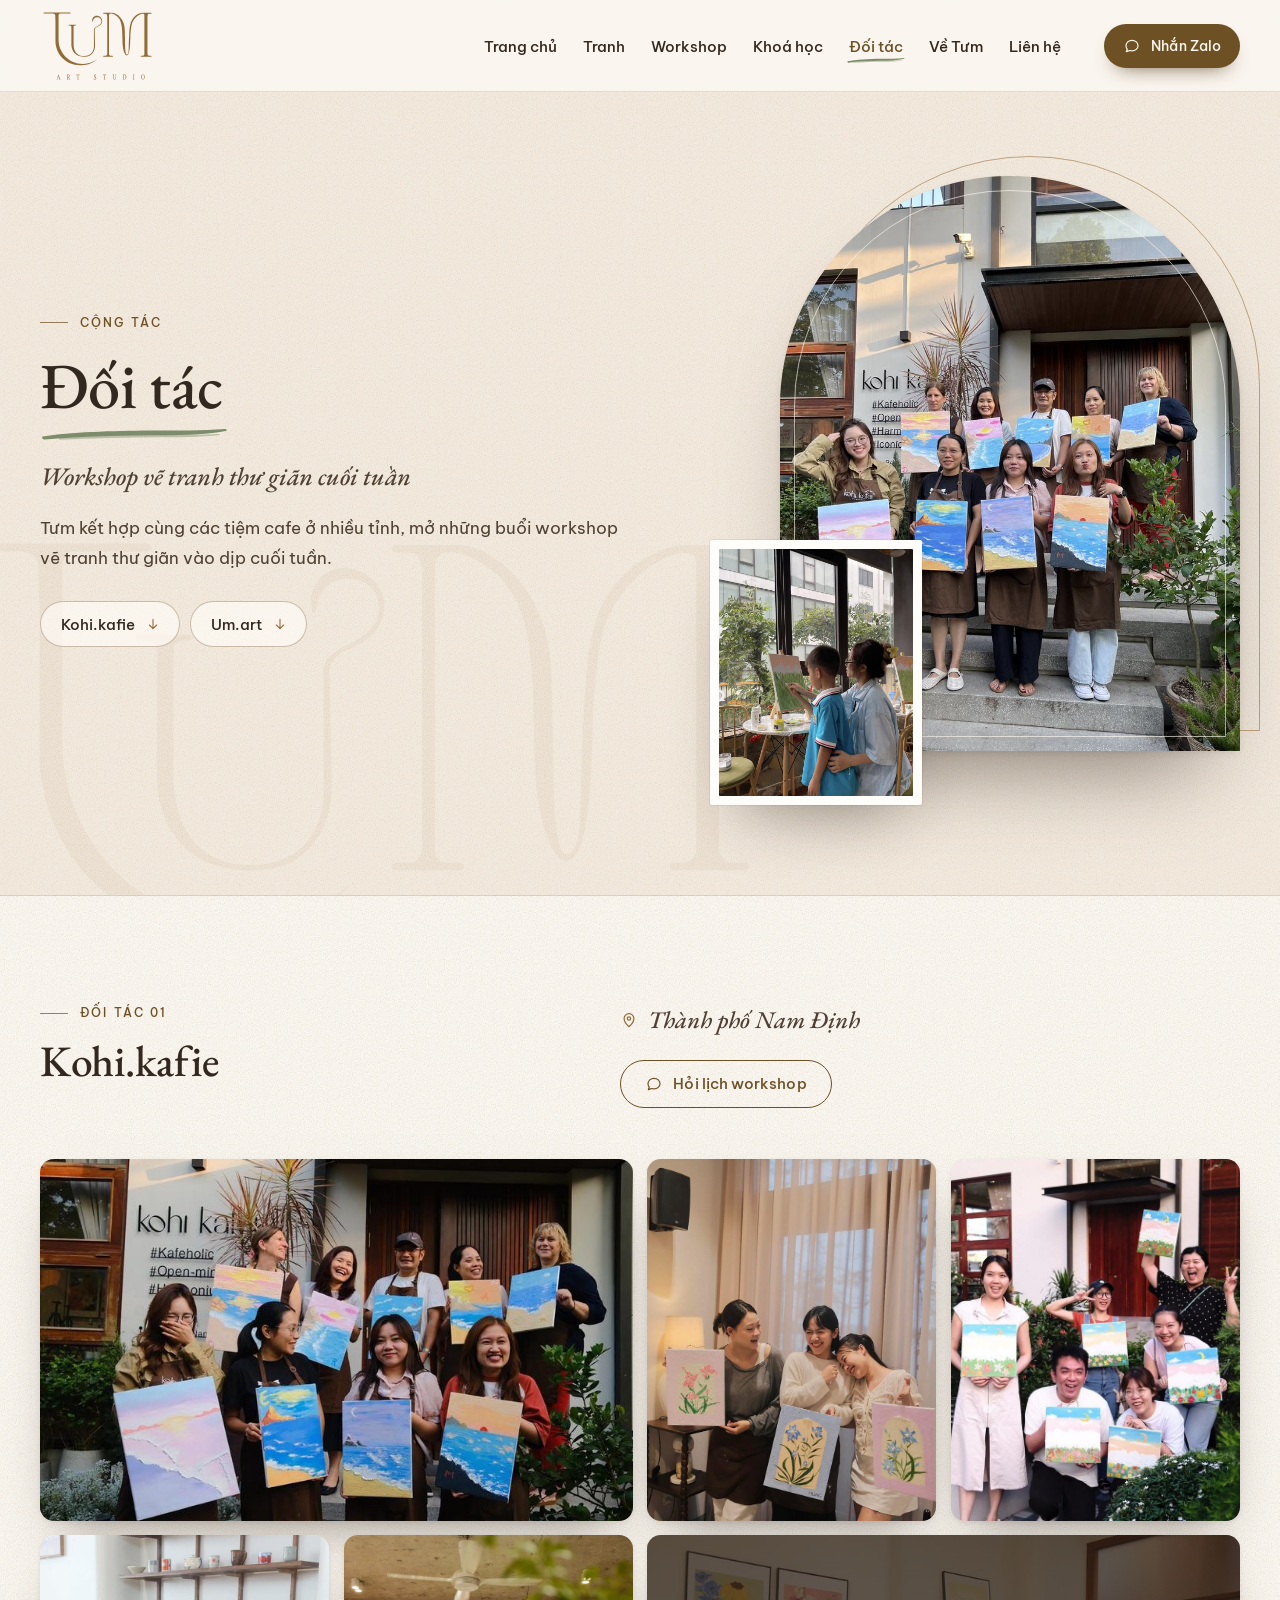
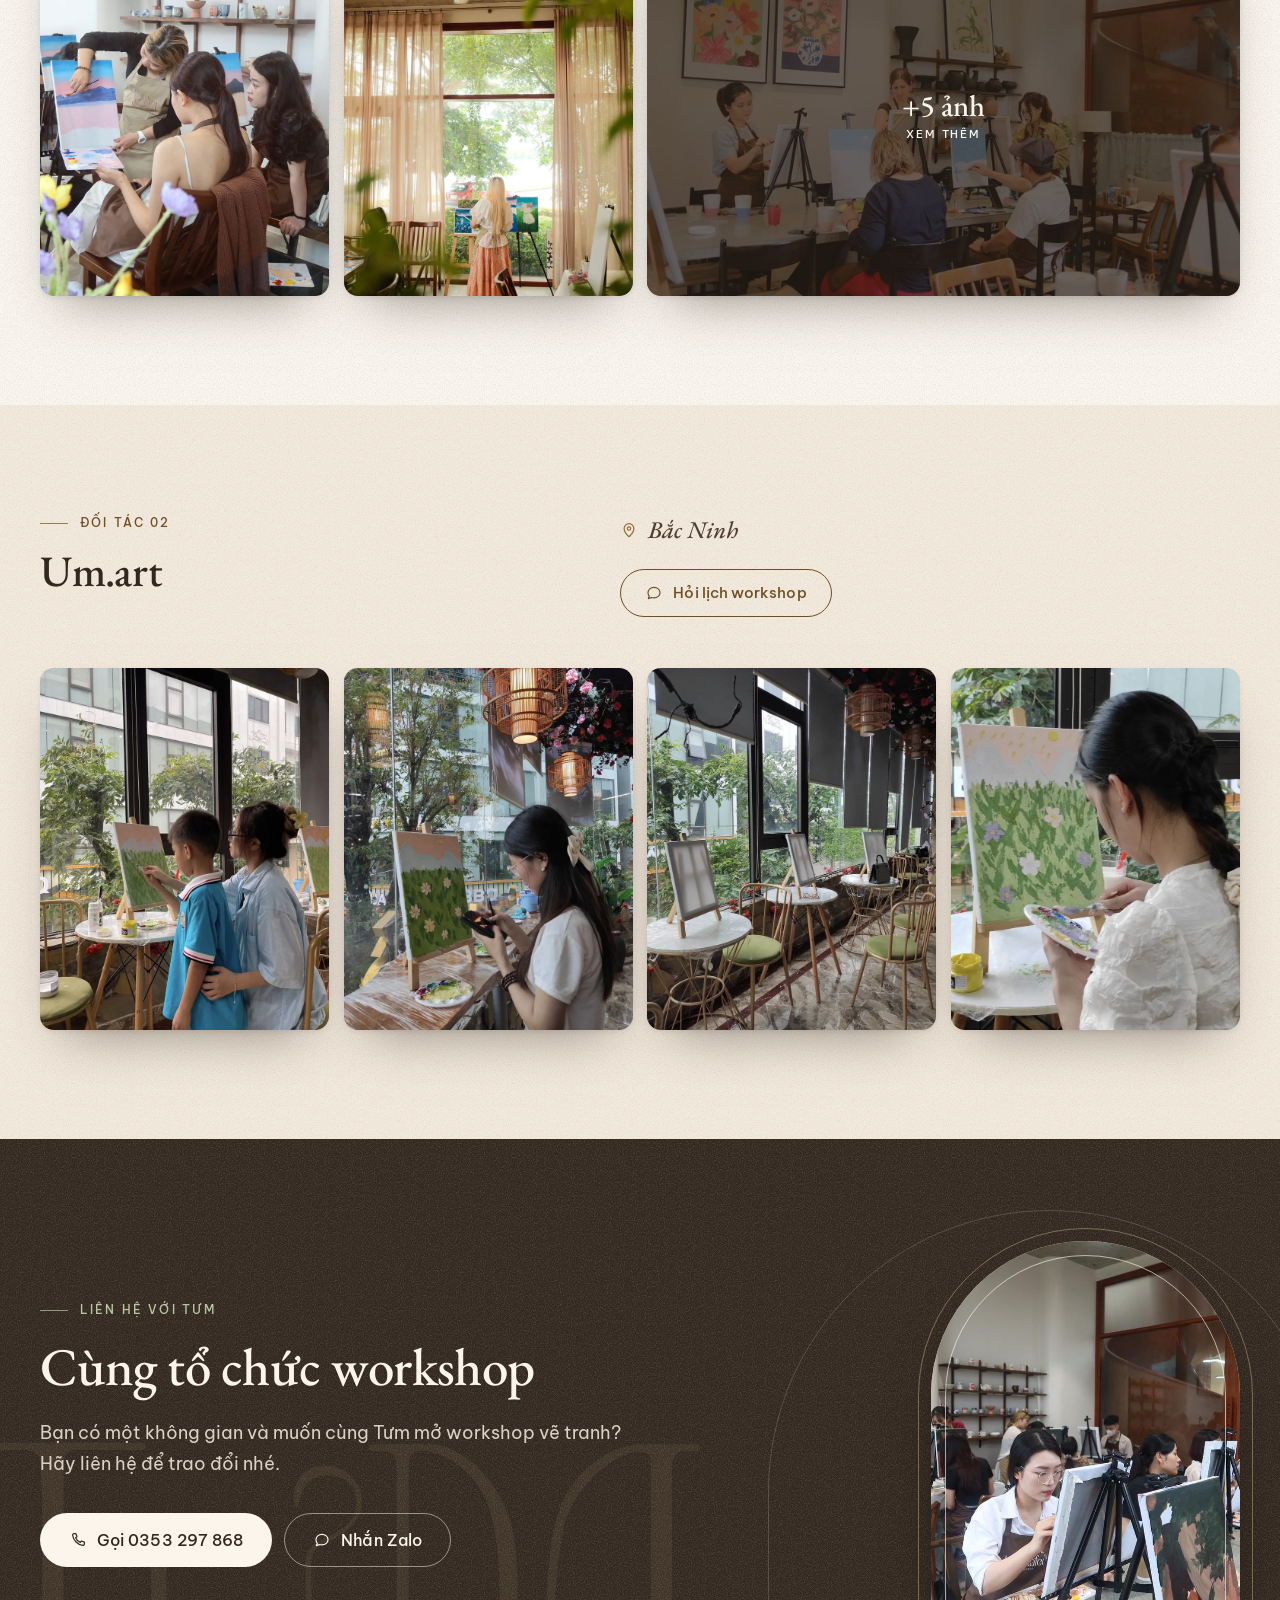
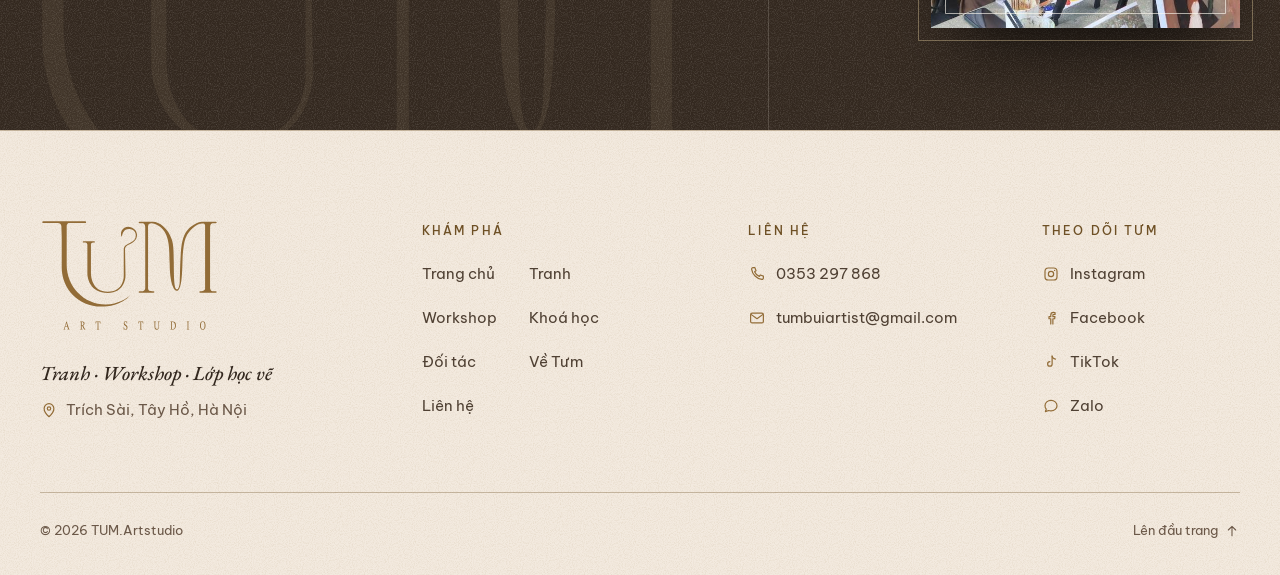
==== commit a68fcaa5: "Làm nổi bật logo và hình ảnh, sửa theo góp ý của Tưm - Trang chủ: ảnh lớn đổi sang ảnh Tưm bên tranh" ====
--- a/doi-tac.html
+++ b/doi-tac.html
@@ -3,6 +3,7 @@
 <head>
   <meta charset="utf-8">
   <meta name="viewport" content="width=device-width, initial-scale=1">
+  <script>document.documentElement.classList.add('js')</script>
   <title>Đối tác — TUM.Artstudio</title>
   <meta name="description" content="Workshop vẽ tranh cuối tuần cùng các tiệm cafe đối tác: Kohi.kafie (Nam Định) và Um.art (Bắc Ninh).">
   <!-- TẠM: ẩn khỏi Google khi đang duyệt — xoá dòng dưới khi công bố chính thức -->
@@ -72,8 +73,8 @@
       <ul class="jumps"><li><a href="#kohi-kafie"><span>Kohi.kafie</span><svg class="icon" width="16" height="16" viewBox="0 0 24 24" aria-hidden="true" focusable="false" fill="none" stroke="currentColor" stroke-width="1.6" stroke-linecap="round" stroke-linejoin="round"><path d="M12 5v14M6.5 13.5 12 19l5.5-5.5"/></svg></a></li><li><a href="#um-art"><span>Um.art</span><svg class="icon" width="16" height="16" viewBox="0 0 24 24" aria-hidden="true" focusable="false" fill="none" stroke="currentColor" stroke-width="1.6" stroke-linecap="round" stroke-linejoin="round"><path d="M12 5v14M6.5 13.5 12 19l5.5-5.5"/></svg></a></li></ul>
     </div>
     <div class="head-media has-inset">
-      <div class="arch head-arch"><img src="assets/img/doi-tac/kohi-6273-t.jpg" srcset="assets/img/doi-tac/kohi-6273-t.jpg 760w, assets/img/doi-tac/kohi-6273.jpg 1200w" sizes="(max-width: 900px) 62vw, 400px" width="760" height="1013" alt="Ảnh tập thể học viên trên bậc thềm Kohi.kafie" fetchpriority="high" decoding="async" style="object-position:50% 38%"></div>
-      <div class="head-inset"><span class="inset-clip"><img src="assets/img/doi-tac/umart-1622-t.jpg" srcset="assets/img/doi-tac/umart-1622-t.jpg 760w, assets/img/doi-tac/umart-1622.jpg 1097w" sizes="(max-width: 900px) 34vw, 190px" width="760" height="1014" alt="Mẹ và bé cùng vẽ tại Um.art" loading="lazy" decoding="async" style="object-position:50% 40%"></span></div>
+      <div class="arch head-arch"><img src="assets/img/doi-tac/kohi-6273-t.jpg" srcset="assets/img/doi-tac/kohi-6273-t.jpg 760w, assets/img/doi-tac/kohi-6273.jpg 1200w" sizes="(max-width: 900px) 70vw, 460px" width="760" height="1013" alt="Ảnh tập thể học viên trên bậc thềm Kohi.kafie" fetchpriority="high" decoding="async" style="object-position:50% 38%"></div>
+      <div class="head-inset"><span class="inset-clip"><img src="assets/img/doi-tac/umart-1622-t.jpg" srcset="assets/img/doi-tac/umart-1622-t.jpg 760w, assets/img/doi-tac/umart-1622.jpg 1097w" sizes="(max-width: 900px) 36vw, 212px" width="760" height="1014" alt="Mẹ và bé cùng vẽ tại Um.art" loading="lazy" decoding="async" style="object-position:50% 40%"></span></div>
     </div>
   </div>
 </section>
--- a/assets/css/style.css
+++ b/assets/css/style.css
@@ -7,6 +7,9 @@
           + Be Vietnam Pro (nội dung & giao diện). Cả hai có bộ chữ tiếng Việt.
    · Chi tiết: khung ảnh hình vòm, đường kẻ nâu mảnh, nhãn chữ hoa nhỏ,
      nét cọ vẽ tay dưới chữ, vân giấy làm hoàn toàn bằng CSS.
+   · Bản làm mới: logo lớn hơn và có hình chìm chữ TUM ở các phần đầu trang;
+     ảnh có viền vàng mảnh như khung tranh, bóng sâu hơn; tranh hiện trọn vẹn,
+     không cắt; ảnh và khối nội dung hiện dần khi cuộn tới.
    ========================================================= */
 
 /* ---------- 1. Design tokens ---------- */
@@ -28,6 +31,8 @@
   --brown-deep: #6E5025;   /* link, nút, nhãn — 6.2:1 trên --paper-2 */
   --brown-dark: #573E1C;   /* hover */
   --brown-tint: #EFE2CF;
+  --gold: #E3CC9F;         /* logo & đường kẻ trên nền tối */
+  --gold-line: rgba(146, 108, 55, .5);   /* viền khung ảnh trên nền sáng */
 
   /* Màu phụ: sage — hàng cây ngoài cửa sổ studio */
   --sage: #7D8C6A;         /* hoạ tiết */
@@ -65,7 +70,7 @@
   --gutter: clamp(16px, 5vw, 40px);
   --max: 1240px;
   --prose: 38rem;
-  --header-h: 64px;
+  --header-h: 68px;
 
   /* Bo góc */
   --r-xs: 4px; --r-sm: 8px; --r-md: 14px; --r-lg: 22px; --r-pill: 999px;
@@ -75,8 +80,14 @@
   --shadow-sm: 0 1px 2px rgba(51, 40, 31, .05), 0 3px 10px -4px rgba(51, 40, 31, .10);
   --shadow-md: 0 16px 36px -18px rgba(51, 40, 31, .32);
   --shadow-lg: 0 34px 64px -30px rgba(51, 40, 31, .48);
+  --shadow-img: 0 2px 6px -2px rgba(51, 40, 31, .14), 0 26px 50px -24px rgba(51, 40, 31, .5);
+  --shadow-xl: 0 3px 8px -3px rgba(51, 40, 31, .16), 0 50px 90px -40px rgba(51, 40, 31, .62);
 
   --ease: cubic-bezier(.2, .7, .2, 1);
+
+  /* Chữ TUM của logo, dùng làm hình chìm mờ phía sau các phần đầu trang */
+  --mark: url("../img/logo/tum-monogram.svg");
+  --mark-light: url("../img/logo/tum-monogram-light.svg");
 
   /* Hoạ tiết: vân giấy, nét cọ, biểu tượng nhỏ (SVG nhúng trong CSS) */
   --grain: url("data:image/svg+xml,%3Csvg xmlns='http://www.w3.org/2000/svg' width='220' height='220'%3E%3Cfilter id='g'%3E%3CfeTurbulence type='fractalNoise' baseFrequency='.92' numOctaves='3' stitchTiles='stitch'/%3E%3CfeColorMatrix values='0 0 0 0 .43 0 0 0 0 .31 0 0 0 0 .16 0 0 0 .36 -.145'/%3E%3C/filter%3E%3Crect width='220' height='220' filter='url(%23g)'/%3E%3C/svg%3E");
@@ -88,7 +99,7 @@
 }
 
 @media (min-width: 960px) {
-  :root { --header-h: 78px; }
+  :root { --header-h: 92px; }
 }
 
 /* ---------- 2. Nền tảng ---------- */
@@ -330,6 +341,44 @@
   object-position: 50% 40%;
 }
 
+/* Ảnh lớn: thêm đường viền kem mảnh bên trong, như mép giấy bồi của khung tranh */
+.hero-arch::after,
+.head-arch::after,
+.about-arch::after,
+.chapter-media .arch::after,
+.cta-arch::after {
+  content: "";
+  position: absolute;
+  inset: clamp(8px, 1.3vw, 14px);
+  z-index: 1;
+  border: 1px solid rgba(255, 250, 241, .62);
+  border-radius: var(--r-arch);
+  pointer-events: none;
+}
+/* …và một đường vòm vàng mảnh bao ngoài */
+.about-arch,
+.chapter-media .arch {
+  outline: 1px solid var(--gold-line);
+  outline-offset: clamp(8px, 1vw, 12px);
+}
+
+/* Hiện dần khi cuộn tới — chỉ bật khi có JavaScript (class "js" trên <html>) */
+.js [data-reveal] {
+  opacity: 0;
+  translate: 0 24px;
+  transition: opacity 1s var(--ease), translate 1.1s var(--ease);
+  transition-delay: var(--d, 0s);
+}
+.js [data-reveal].is-in { opacity: 1; translate: none; }
+
+/* Ảnh tải xong thì hiện mềm thay vì bật ra đột ngột */
+.js img.fade-in { opacity: 0; transition: opacity .8s ease; }
+.js img.fade-in.is-loaded { opacity: 1; }
+
+@media print {
+  .js [data-reveal], .js img.fade-in { opacity: 1 !important; translate: none !important; }
+}
+
 /* ---------- 6. Header ---------- */
 
 .site-header {
@@ -362,8 +411,9 @@
 }
 
 .brand { margin: 0; line-height: 0; flex: none; }
-.brand a { display: inline-block; padding: 6px 2px; border-radius: 4px; }
-.brand img { width: auto; height: 44px; }
+.brand a { display: inline-block; padding: 6px 2px; border-radius: 4px; transition: opacity .3s; }
+.brand a:hover { opacity: .78; }
+.brand img { width: auto; height: 50px; }
 
 .header-actions {
   display: flex;
@@ -375,7 +425,7 @@
 .menu-toggle, .nav-top, .nav-extra { display: none; }
 
 @media (min-width: 960px) {
-  .brand img { height: 56px; }
+  .brand img { height: 70px; }
   .main-nav { margin-left: auto; }
   .header-actions { margin-left: 6px; }
   .nav-list {
@@ -462,7 +512,7 @@
     padding-top: env(safe-area-inset-top, 0px);
     border-bottom: 1px solid var(--rule);
   }
-  .nav-logo { width: auto; height: 42px; }
+  .nav-logo { width: auto; height: 50px; }
   .nav-close {
     display: grid;
     place-items: center;
@@ -540,10 +590,23 @@
   padding-block: clamp(28px, 4vw, 64px) clamp(64px, 8vw, 120px);
   overflow: hidden;
 }
+/* Chữ TUM của logo in chìm thật lớn phía sau, tràn ra mép trái */
+.hero::before {
+  content: "";
+  position: absolute;
+  left: max(-70px, calc(50% - 800px));
+  bottom: clamp(12px, 3vw, 44px);
+  width: min(80vw, 980px);
+  aspect-ratio: 626 / 313;
+  background: var(--mark) no-repeat 0 100% / contain;
+  opacity: .065;
+  pointer-events: none;
+}
 
 .hero-grid {
-  display: grid;
-  grid-template-columns: minmax(0, 1.08fr) minmax(0, .92fr);
+  position: relative;
+  display: grid;
+  grid-template-columns: minmax(0, 1fr) minmax(0, 1fr);
   gap: clamp(40px, 5vw, 88px);
   align-items: center;
 }
@@ -602,33 +665,34 @@
 .hero-media {
   position: relative;
   justify-self: end;
-  width: min(100%, 500px);
-  padding: 22px 0 64px 78px;
+  width: min(100%, 560px);
+  padding: 26px 0 0 66px;
 }
 /* đường vòm mảnh lệch nhẹ phía sau — như nét phác thảo */
 .hero-media::before {
   content: "";
   position: absolute;
   top: 0;
-  right: -20px;
-  width: calc(100% - 78px);
+  right: -22px;
+  width: calc(100% - 66px);
   aspect-ratio: 4 / 5;
   border: 1px solid var(--brown);
   border-radius: var(--r-arch);
-  opacity: .5;
-}
-.hero-arch { aspect-ratio: 4 / 5; box-shadow: var(--shadow-lg); }
-
-.hero-inset, .head-inset {
+  opacity: .55;
+}
+.hero-arch { aspect-ratio: 4 / 5; box-shadow: var(--shadow-xl); }
+
+/* Ảnh nhỏ đặt chồng ở đầu trang con: thẳng, viền giấy trắng như ảnh in */
+.head-inset {
   position: absolute;
   left: 0; bottom: 0;
-  width: 42%;
+  z-index: 2;
+  width: 40%;
   aspect-ratio: 4 / 5;
-  padding: 8px;
-  border-radius: 3px;
-  background: var(--card);
-  box-shadow: var(--shadow-lg);
-  transform: rotate(-3deg);
+  padding: 9px;
+  border-radius: 2px;
+  background: #FFFDF9;
+  box-shadow: 0 0 0 1px rgba(110, 80, 37, .1), var(--shadow-lg);
 }
 .inset-clip {
   display: block;
@@ -637,25 +701,29 @@
   overflow: hidden;
   border-radius: 1px;
 }
-.hero-inset img, .head-inset img {
+.head-inset img {
   width: 100%;
   height: 100%;
   object-fit: cover;
 }
+/* Tranh đặt trong khung nhỏ: giữ đúng tỉ lệ bức tranh, không cắt */
+.head-inset--art { aspect-ratio: auto; }
+.head-inset--art .inset-clip { aspect-ratio: var(--r, 4 / 5); height: auto; }
 
 .hero-badge {
   position: absolute;
-  top: 10%;
-  left: 6px;
+  top: 11%;
+  left: 0;
+  z-index: 2;
   display: grid;
   place-content: center;
   justify-items: center;
-  width: 132px; height: 132px;
+  width: 136px; height: 136px;
   margin: 0;
   padding: 14px;
   border-radius: 50%;
   background: var(--paper);
-  box-shadow: var(--shadow-md);
+  box-shadow: var(--shadow-lg);
   text-align: center;
   color: var(--ink);
 }
@@ -663,7 +731,7 @@
   content: "";
   position: absolute;
   inset: 6px;
-  border: 1px solid var(--rule-2);
+  border: 1px solid var(--gold-line);
   border-radius: 50%;
 }
 .hero-badge-num {
@@ -682,10 +750,11 @@
 }
 
 @media (max-width: 899px) {
-  .hero-grid { grid-template-columns: minmax(0, 1fr); gap: 40px; }
-  .hero-media { justify-self: center; width: min(100%, 440px); padding: 18px 0 52px 60px; }
-  .hero-media::before { width: calc(100% - 60px); right: -12px; }
-  .hero-badge { width: 108px; height: 108px; left: 0; }
+  .hero::before { left: -12vw; bottom: auto; top: 30px; width: 120vw; opacity: .055; }
+  .hero-grid { grid-template-columns: minmax(0, 1fr); gap: 44px; }
+  .hero-media { justify-self: center; width: min(100%, 460px); padding: 18px 0 0 50px; }
+  .hero-media::before { width: calc(100% - 50px); right: -12px; }
+  .hero-badge { width: 108px; height: 108px; top: 9%; }
   .hero-badge-num { font-size: 2.5rem; }
   .hero-badge-txt { font-size: .5938rem; }
 }
@@ -703,10 +772,23 @@
   background: var(--paper-2) var(--grain);
   overflow: hidden;
 }
+/* Chữ TUM in chìm phía sau, như dấu nổi trên giấy */
+.page-head::before {
+  content: "";
+  position: absolute;
+  left: max(-60px, calc(50% - 780px));
+  bottom: -6%;
+  width: min(70vw, 820px);
+  aspect-ratio: 626 / 313;
+  background: var(--mark) no-repeat 0 100% / contain;
+  opacity: .055;
+  pointer-events: none;
+}
+.page-head > .container { position: relative; }
 
 .page-head-grid {
   display: grid;
-  grid-template-columns: minmax(0, 1.15fr) minmax(0, .85fr);
+  grid-template-columns: minmax(0, 1.05fr) minmax(0, .95fr);
   gap: clamp(32px, 5vw, 96px);
   align-items: center;
 }
@@ -741,28 +823,28 @@
   --inset-pad: 0px;
   position: relative;
   justify-self: end;
-  width: min(100%, 420px);
+  width: min(100%, 460px);
   margin: 0;
-  padding-top: 18px;
+  padding-top: 20px;
 }
 .head-media.has-inset {
-  --inset-pad: 66px;
-  width: min(100%, 476px);
+  --inset-pad: 70px;
+  width: min(100%, 530px);
   padding-left: var(--inset-pad);
-  padding-bottom: 50px;
+  padding-bottom: 54px;
 }
 .head-media::before {
   content: "";
   position: absolute;
   top: 0;
-  right: -18px;
+  right: -20px;
   width: calc(100% - var(--inset-pad));
   aspect-ratio: 4 / 5;
   border: 1px solid var(--brown);
   border-radius: var(--r-arch);
-  opacity: .5;
-}
-.head-arch { aspect-ratio: 4 / 5; box-shadow: var(--shadow-lg); }
+  opacity: .55;
+}
+.head-arch { aspect-ratio: 4 / 5; box-shadow: var(--shadow-xl); }
 .head-cap {
   margin-top: 14px;
   font: italic 500 1.0625rem/1.4 var(--f-display);
@@ -800,9 +882,10 @@
 }
 
 @media (max-width: 899px) {
-  .page-head-grid { grid-template-columns: minmax(0, 1fr); gap: 36px; }
-  .head-media { justify-self: center; width: min(86%, 340px); }
-  .head-media.has-inset { --inset-pad: 54px; width: min(100%, 400px); padding-bottom: 42px; }
+  .page-head::before { left: -14vw; bottom: auto; top: 12px; width: 118vw; opacity: .05; }
+  .page-head-grid { grid-template-columns: minmax(0, 1fr); gap: 40px; }
+  .head-media { justify-self: center; width: min(88%, 380px); }
+  .head-media.has-inset { --inset-pad: 54px; width: min(100%, 430px); padding-bottom: 44px; }
 }
 
 /* ---------- 9. Trang chủ: câu chuyện, hoạt động, khoảnh khắc ---------- */
@@ -821,7 +904,7 @@
   position: sticky;
   top: calc(var(--header-h) + 32px);
 }
-.about-arch { aspect-ratio: 4 / 5; box-shadow: var(--shadow-lg); }
+.about-arch { aspect-ratio: 4 / 5; box-shadow: var(--shadow-xl); }
 
 .stats {
   display: grid;
@@ -864,8 +947,22 @@
   text-decoration: none;
 }
 .service:hover { color: inherit; }
-.service-media { aspect-ratio: 4 / 5; box-shadow: var(--shadow-md); }
+.service-media {
+  aspect-ratio: 4 / 5;
+  box-shadow: var(--shadow-img);
+  transition: box-shadow .5s var(--ease), translate .5s var(--ease);
+}
+.service-media::after {
+  content: "";
+  position: absolute;
+  inset: 8px;
+  z-index: 1;
+  border: 1px solid rgba(255, 250, 241, .55);
+  border-radius: var(--r-arch);
+  pointer-events: none;
+}
 .service-media img { transition: transform .9s var(--ease); }
+.service:hover .service-media { translate: 0 -4px; box-shadow: var(--shadow-xl); }
 .service:hover .service-media img { transform: scale(1.05); }
 .service-body { position: relative; padding: 22px 56px 0 2px; }
 .service-num {
@@ -988,10 +1085,14 @@
   display: block;
   overflow: hidden;
   aspect-ratio: 4 / 5;
-  border-radius: var(--r-sm);
+  border-radius: var(--r-md);
   background: var(--paper-3);
+  box-shadow: var(--shadow-img);
   cursor: zoom-in;
-}
+  isolation: isolate;
+  transition: box-shadow .5s var(--ease);
+}
+.moment a:hover { box-shadow: var(--shadow-xl); }
 .moment img {
   position: absolute;
   inset: 0;
@@ -1067,11 +1168,14 @@
   display: block;
   overflow: hidden;
   aspect-ratio: 4 / 5;
-  border-radius: var(--r-sm);
+  border-radius: var(--r-md);
   background: var(--paper-3);
+  box-shadow: var(--shadow-img);
   cursor: zoom-in;
   isolation: isolate;
-}
+  transition: box-shadow .5s var(--ease);
+}
+.tile:hover { box-shadow: var(--shadow-xl); }
 .tile img {
   position: absolute;
   inset: 0;
@@ -1132,51 +1236,76 @@
   .more { font-size: 1.625rem; }
 }
 
-/* Tường tranh: mỗi hàng là lưới cột theo tỉ lệ ảnh (fr = rộng/cao) nên các khung cao bằng nhau.
-   Viền giấy (mat) vẽ bằng box-shadow để không ảnh hưởng kích thước. */
+/* Tường tranh: mỗi hàng là lưới cột theo đúng tỉ lệ bức tranh (fr = rộng/cao) nên các khung
+   cao bằng nhau và tranh luôn hiện trọn vẹn, không bị cắt.
+   Hàng ít tranh hơn hàng đầu (--span = tổng tỉ lệ hàng này / tổng tỉ lệ hàng đầu)
+   thu hẹp lại và căn giữa để vẫn cao bằng hàng đầu.
+   Viền giấy (mat) và khung mảnh vẽ bằng box-shadow để không ảnh hưởng kích thước. */
 .frames {
-  --mat: clamp(8px, 1vw, 14px);
-  display: grid;
-  gap: calc(2 * var(--mat) + clamp(28px, 3.4vw, 48px));
-  padding: var(--mat);
+  --mat: clamp(10px, 1.2vw, 18px);
+  --gap-x: calc(2 * var(--mat) + clamp(22px, 2.8vw, 44px));
+  display: grid;
+  gap: calc(2 * var(--mat) + clamp(30px, 3.6vw, 56px));
+  padding: calc(var(--mat) + 2px);
 }
 .frames-row {
   display: grid;
   grid-template-columns: var(--cols);
-  gap: calc(2 * var(--mat) + clamp(20px, 2.6vw, 40px));
+  gap: var(--gap-x);
   align-items: start;
+}
+.frames-row[style*="--span"] {
+  width: calc((100% - 2 * var(--gap-x)) * var(--span) + var(--gap-x));
+  margin-inline: auto;
 }
 .frame {
   display: block;
   cursor: zoom-in;
-  transition: transform .4s var(--ease);
+  transition: transform .5s var(--ease);
 }
 .frame-clip {
+  position: relative;
   display: block;
   overflow: hidden;
   aspect-ratio: var(--r);
   background: var(--paper-3);
   box-shadow:
-    0 0 0 var(--mat) var(--card),
-    0 0 0 calc(var(--mat) + 1px) var(--rule),
-    0 30px 46px -22px rgba(51, 40, 31, .5);
-  transition: box-shadow .4s var(--ease);
+    0 0 0 var(--mat) #FFFDF9,
+    0 0 0 calc(var(--mat) + 1px) rgba(110, 80, 37, .22),
+    0 0 0 calc(var(--mat) + 3px) #3A2D22,
+    0 34px 54px -24px rgba(51, 40, 31, .55);
+  transition: box-shadow .5s var(--ease);
+}
+/* đường bóng mảnh ở mép trong của giấy bồi */
+.frame-clip::after {
+  content: "";
+  position: absolute;
+  inset: 0;
+  box-shadow: inset 0 0 0 1px rgba(51, 40, 31, .16), inset 0 2px 5px rgba(51, 40, 31, .14);
+  pointer-events: none;
 }
 .frame img { width: 100%; height: 100%; object-fit: cover; }
-.frame:hover { transform: translateY(-4px); }
+.frame:hover { transform: translateY(-5px); }
 .frame:hover .frame-clip {
   box-shadow:
-    0 0 0 var(--mat) var(--card),
-    0 0 0 calc(var(--mat) + 1px) var(--rule-2),
-    0 40px 58px -24px rgba(51, 40, 31, .58);
-}
-.frame:focus-visible { outline-offset: calc(var(--mat) + 4px); }
-
-/* Điện thoại: khung đầu mỗi hàng rộng hết cỡ, hai khung sau xếp đôi (cắt vuông) */
+    0 0 0 var(--mat) #FFFDF9,
+    0 0 0 calc(var(--mat) + 1px) rgba(110, 80, 37, .3),
+    0 0 0 calc(var(--mat) + 3px) #3A2D22,
+    0 46px 66px -26px rgba(51, 40, 31, .62);
+}
+.frame:focus-visible { outline-offset: calc(var(--mat) + 6px); }
+
+/* Điện thoại: mỗi tranh một hàng, hiện lớn và giữ nguyên tỉ lệ (không cắt vuông như trước).
+   Tranh dọc được thu hẹp để không cao quá màn hình. */
 @media (max-width: 599px) {
-  .frames-row { grid-template-columns: repeat(2, minmax(0, 1fr)); }
-  .frame:first-child { grid-column: 1 / -1; }
-  .frame:not(:first-child) .frame-clip { aspect-ratio: 1; }
+  .frames { --mat: 9px; display: block; padding: 12px; }
+  .frames-row { display: contents; }
+  .frame {
+    width: min(100%, calc(66vh * var(--r)));
+    width: min(100%, calc(66svh * var(--r)));
+    margin: 0 auto 44px;
+  }
+  .frames-row:last-child .frame:last-child { margin-bottom: 0; }
 }
 
 /* ---------- 11. Workshop & Đối tác ---------- */
@@ -1496,7 +1625,7 @@
 }
 .chapter-grid--rev { grid-template-columns: minmax(0, 6fr) minmax(0, 5fr); }
 .chapter-grid--rev .chapter-media { order: 2; }
-.chapter-media .arch { aspect-ratio: 4 / 5; box-shadow: var(--shadow-lg); }
+.chapter-media .arch { aspect-ratio: 4 / 5; box-shadow: var(--shadow-xl); }
 .chapter-media figcaption {
   margin-top: 14px;
   font: italic 500 1.0625rem/1.4 var(--f-display);
@@ -1514,7 +1643,7 @@
 }
 
 .closing { max-width: 46rem; text-align: center; }
-.closing-mark { width: 116px; height: auto; margin: 0 auto 26px; }
+.closing-mark { width: clamp(160px, 18vw, 220px); height: auto; margin: 0 auto 30px; }
 .closing strong {
   display: block;
   font: 500 clamp(1.875rem, 1.45rem + 1.6vw, 2.75rem)/1.18 var(--f-display);
@@ -1620,8 +1749,20 @@
   border-radius: var(--r-arch);
   pointer-events: none;
 }
+.cta-band::after {            /* chữ TUM vàng nhạt in chìm */
+  content: "";
+  position: absolute;
+  left: max(-50px, calc(50% - 760px));
+  bottom: -14%;
+  width: min(66vw, 760px);
+  aspect-ratio: 626 / 313;
+  background: var(--mark-light) no-repeat 0 100% / contain;
+  opacity: .075;
+  pointer-events: none;
+}
 .cta-grid {
   position: relative;
+  z-index: 1;
   display: grid;
   grid-template-columns: minmax(0, 1.45fr) minmax(0, .55fr);
   gap: clamp(32px, 6vw, 96px);
@@ -1640,23 +1781,19 @@
 }
 .cta-band .btn-row { margin-top: 34px; }
 .cta-band :focus-visible { outline-color: var(--cream); }
-.cta-media { justify-self: end; width: min(100%, 300px); }
+.cta-media { justify-self: end; width: min(100%, 340px); }
 .cta-arch {
   aspect-ratio: 4 / 5;
-  box-shadow: 0 34px 60px -30px rgba(0, 0, 0, .7);
-}
-.cta-arch::after {
-  content: "";
-  position: absolute;
-  inset: 0;
-  border-radius: inherit;
-  box-shadow: inset 0 0 0 1px rgba(251, 245, 236, .15);
+  outline: 1px solid rgba(227, 204, 159, .4);
+  outline-offset: 12px;
+  box-shadow: 0 40px 70px -30px rgba(0, 0, 0, .75);
 }
 
 @media (max-width: 799px) {
   .cta-grid { grid-template-columns: minmax(0, 1fr); }
   .cta-media { display: none; }
   .cta-band::before { display: none; }
+  .cta-band::after { left: auto; right: -18vw; bottom: -8%; width: 110vw; }
 }
 @media (max-width: 479px) {
   .cta-band .btn { flex: 1 1 100%; }
@@ -1676,8 +1813,9 @@
   grid-template-columns: minmax(0, 1.5fr) minmax(0, 1.25fr) minmax(0, 1.1fr) minmax(0, .9fr);
   gap: clamp(32px, 4vw, 64px);
 }
-.footer-logo { display: inline-block; line-height: 0; border-radius: 4px; }
-.footer-logo img { width: 116px; height: auto; }
+.footer-logo { display: inline-block; line-height: 0; border-radius: 4px; transition: opacity .3s; }
+.footer-logo:hover { opacity: .8; }
+.footer-logo img { width: clamp(150px, 14vw, 184px); height: auto; }
 .footer-tagline {
   margin: 20px 0 0;
   font: italic 500 1.25rem/1.35 var(--f-display);
@@ -1751,10 +1889,23 @@
   position: fixed;
   inset: 0;
   z-index: 1000;
-  padding: calc(64px + env(safe-area-inset-top, 0px)) 84px calc(20px + env(safe-area-inset-bottom, 0px));
-  background: #1F1813;
+  padding: calc(72px + env(safe-area-inset-top, 0px)) 84px calc(20px + env(safe-area-inset-bottom, 0px));
+  background: #1F1813 var(--grain-dark);
 }
 .lightbox[hidden] { display: none; }
+/* logo nhỏ ở giữa phía trên khi xem ảnh lớn */
+.lightbox::before {
+  content: "";
+  position: absolute;
+  top: calc(14px + env(safe-area-inset-top, 0px));
+  left: 50%;
+  width: 68px;
+  aspect-ratio: 626 / 394;
+  translate: -50% 0;
+  background: url("../img/logo/tum-logo-light.svg") no-repeat center / contain;
+  opacity: .85;
+  pointer-events: none;
+}
 .lightbox figure {
   display: grid;
   grid-template-rows: minmax(0, 1fr) auto;
@@ -1765,8 +1916,10 @@
   width: 100%;
   height: 100%;
   object-fit: contain;
-  filter: drop-shadow(0 20px 40px rgba(0, 0, 0, .45));
-}
+  filter: drop-shadow(0 24px 44px rgba(0, 0, 0, .5));
+  transition: opacity .35s ease;
+}
+.lightbox img.is-loading { opacity: 0; }
 .lightbox figcaption {
   min-height: 2.6em;
   padding-top: 14px;
@@ -1803,7 +1956,7 @@
 .lightbox :focus-visible { outline-color: var(--cream); }
 
 @media (max-width: 699px) {
-  .lightbox { padding: calc(64px + env(safe-area-inset-top, 0px)) 8px calc(80px + env(safe-area-inset-bottom, 0px)); }
+  .lightbox { padding: calc(72px + env(safe-area-inset-top, 0px)) 8px calc(80px + env(safe-area-inset-bottom, 0px)); }
   .lb-prev, .lb-next { top: auto; bottom: calc(14px + env(safe-area-inset-bottom, 0px)); transform: none; }
   .lb-prev { left: 16px; }
   .lb-next { right: 16px; }
